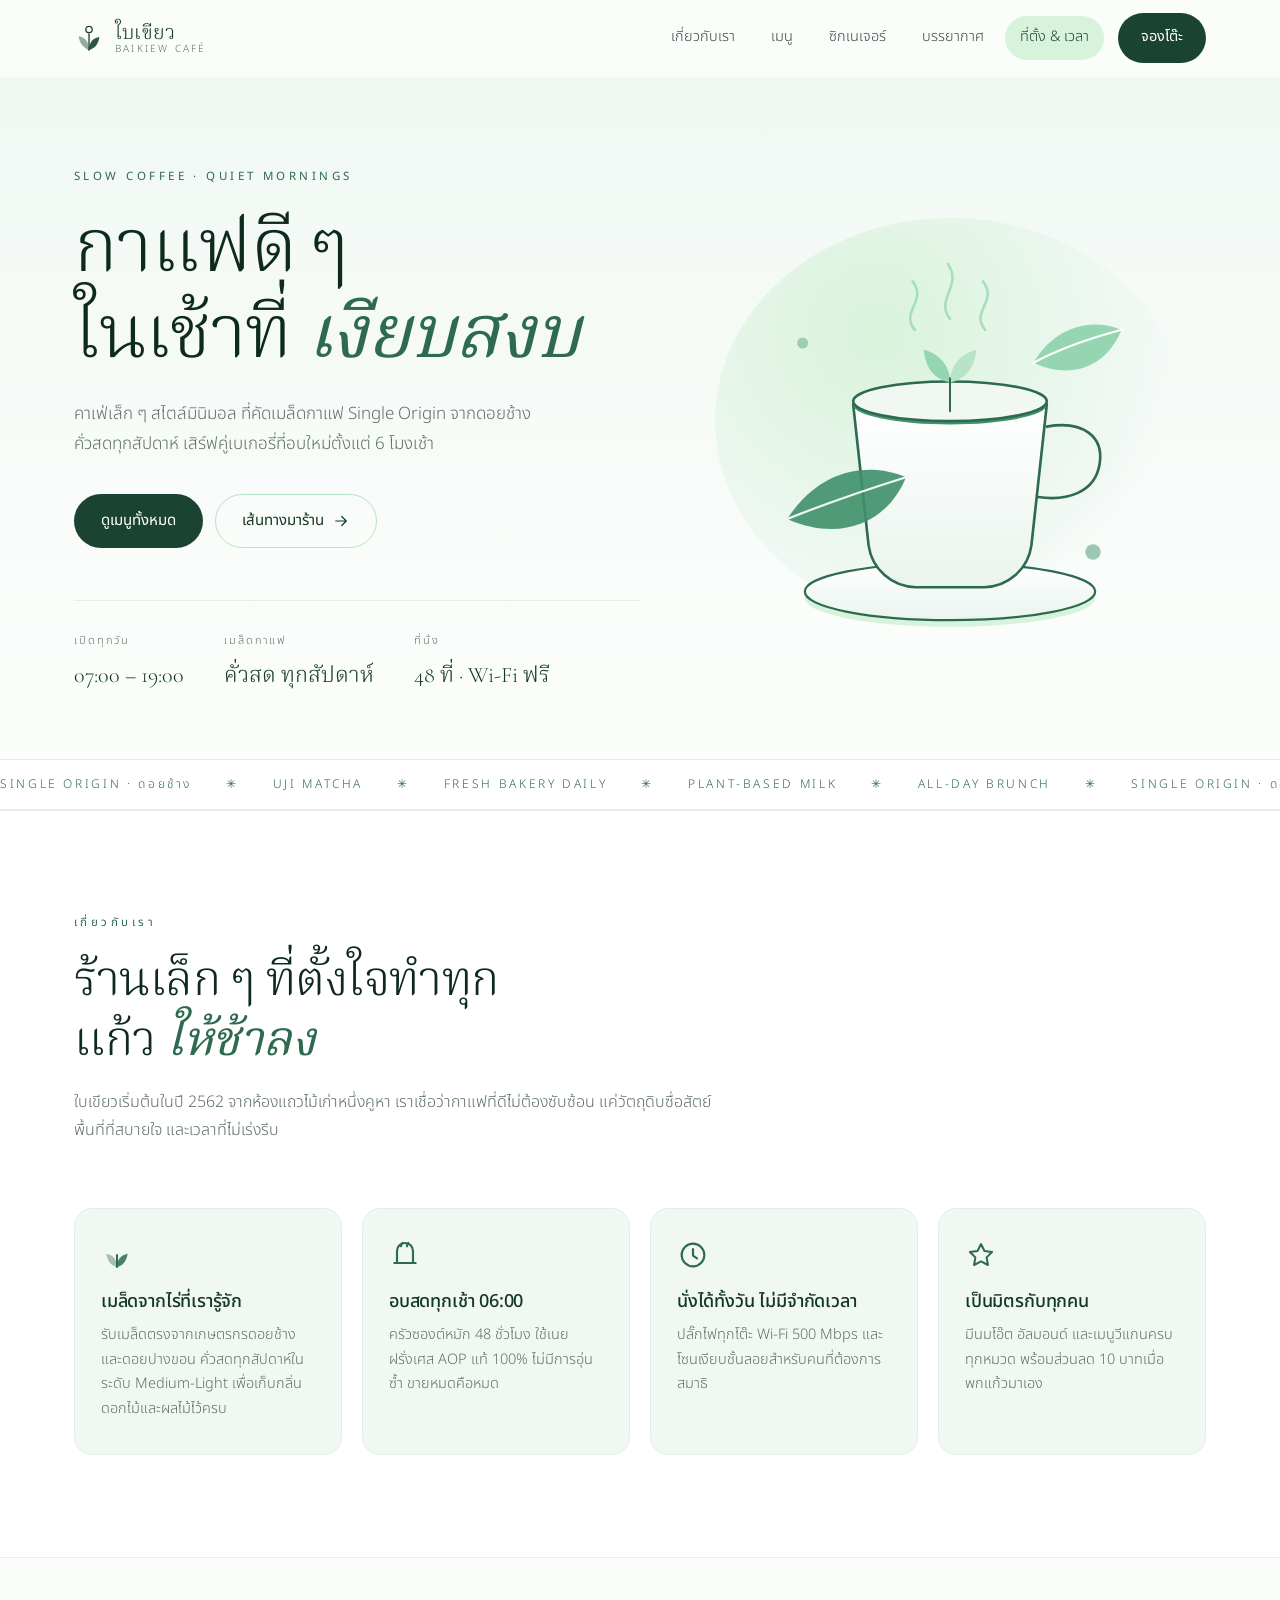
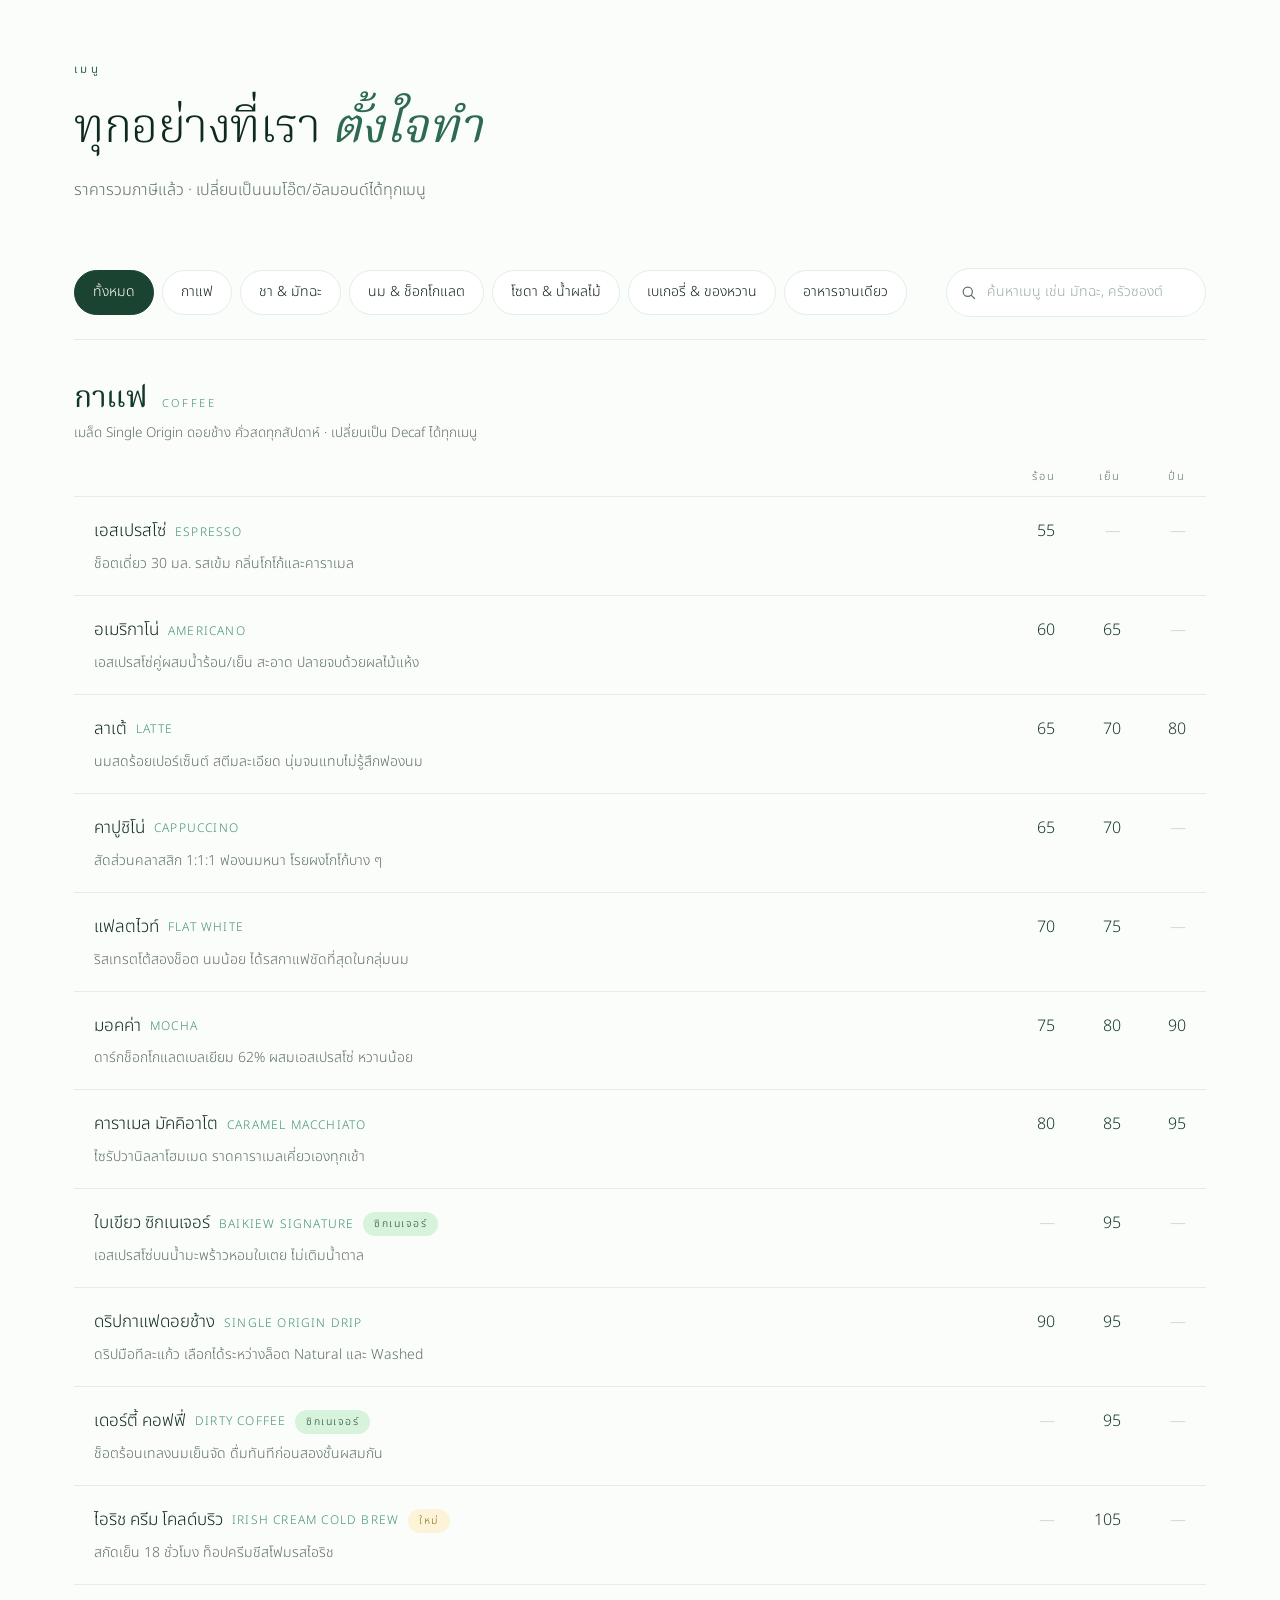
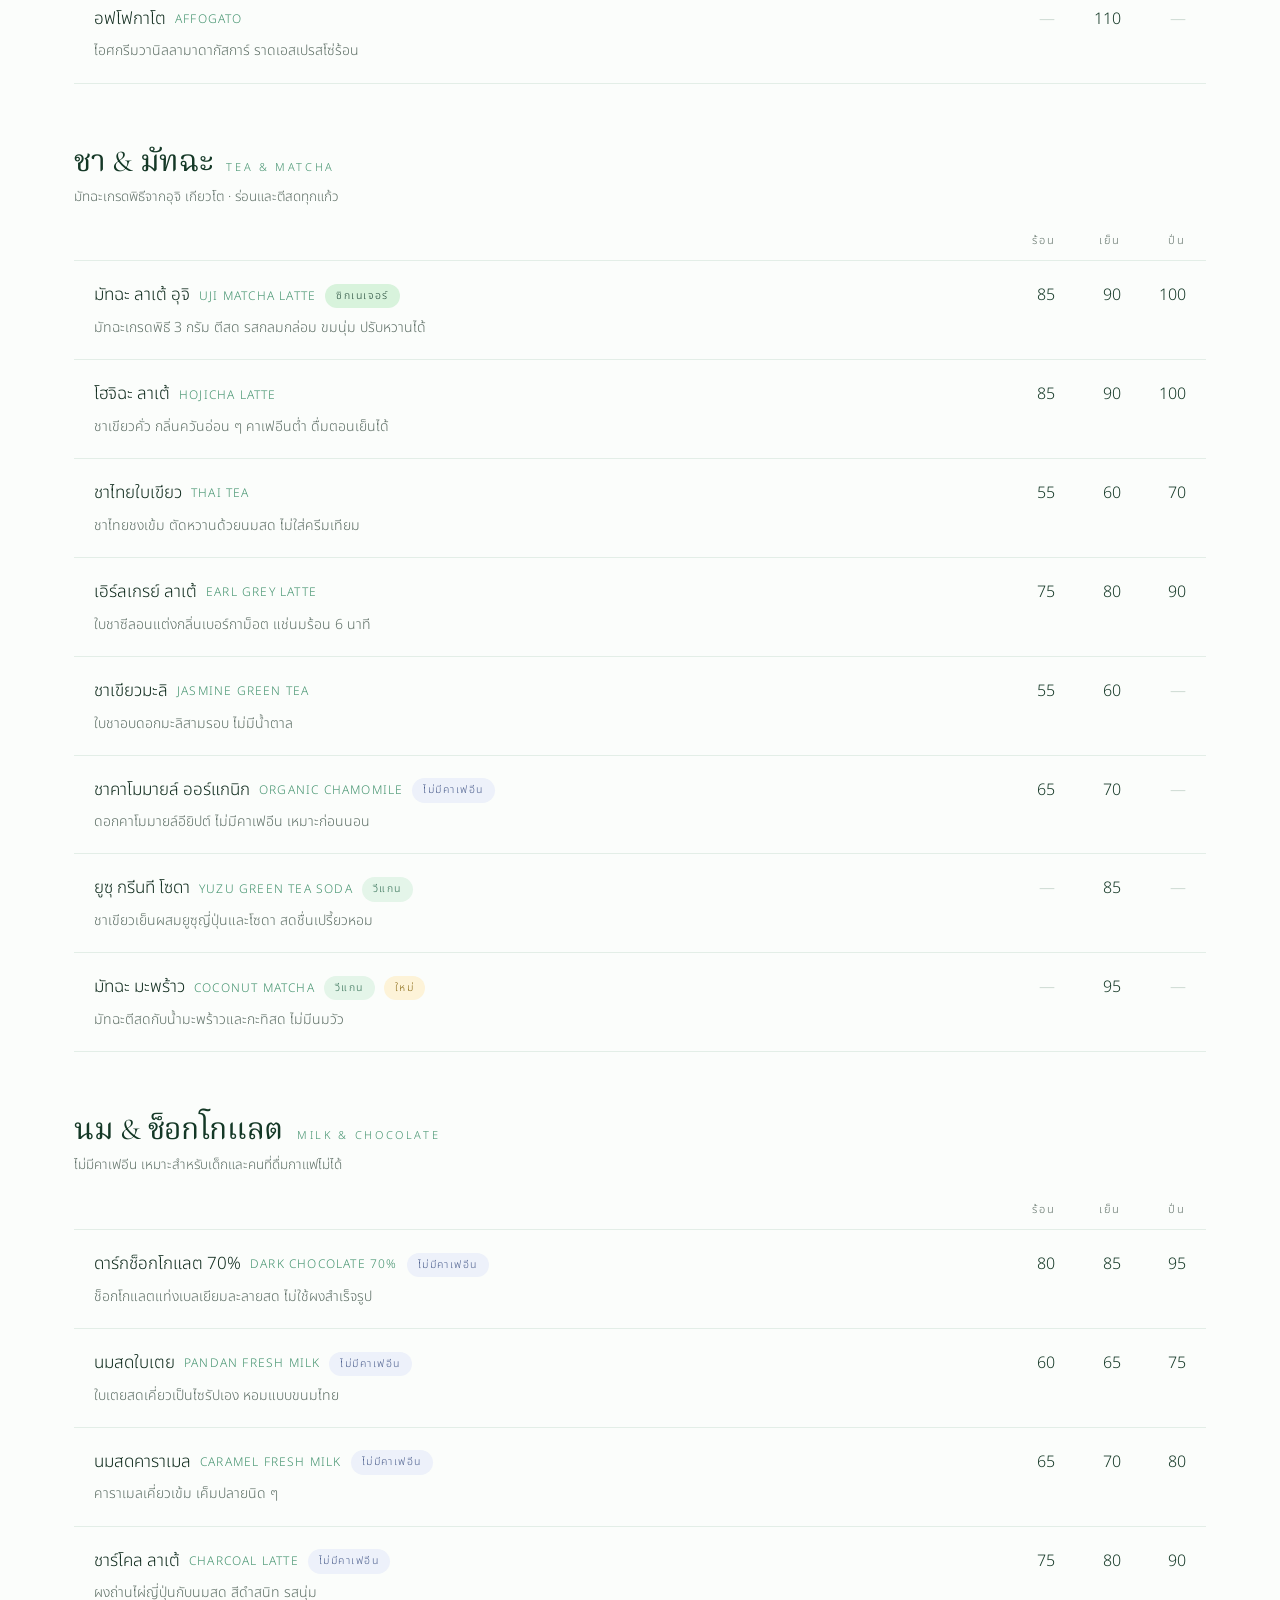
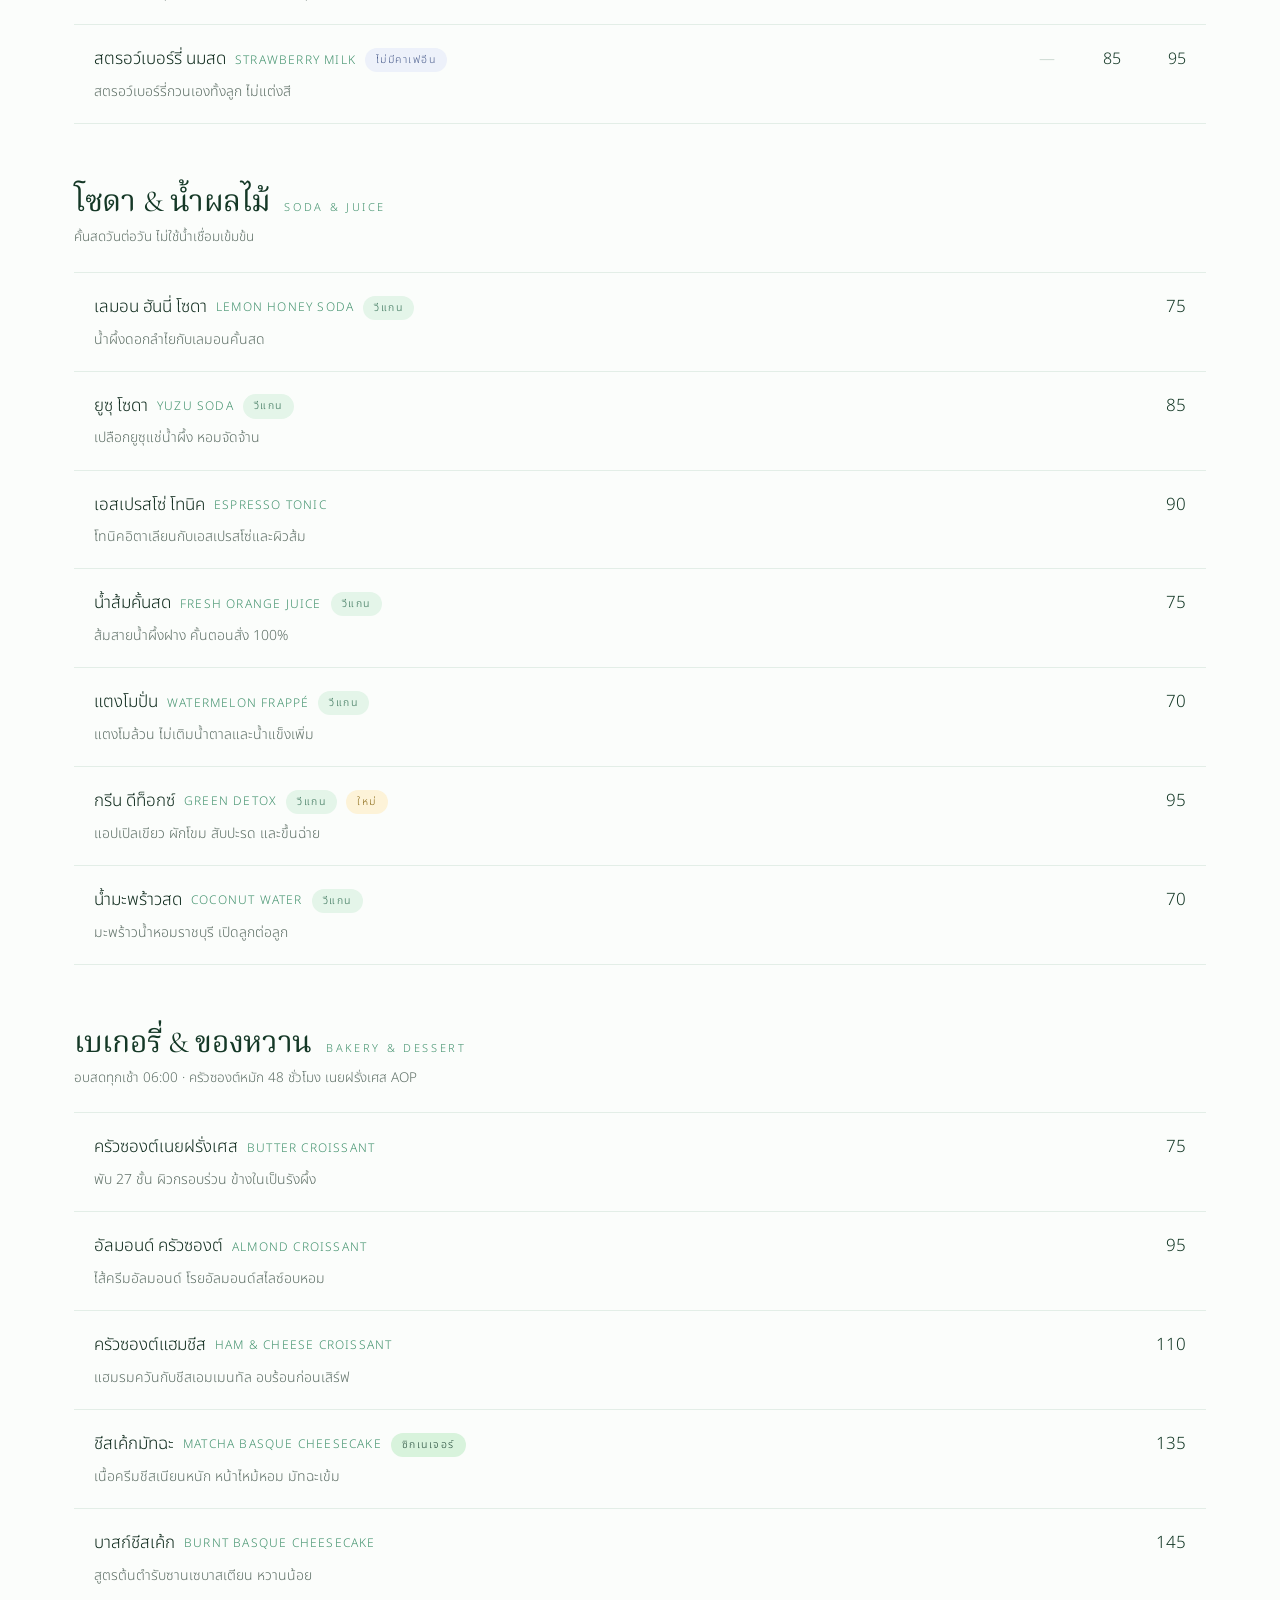
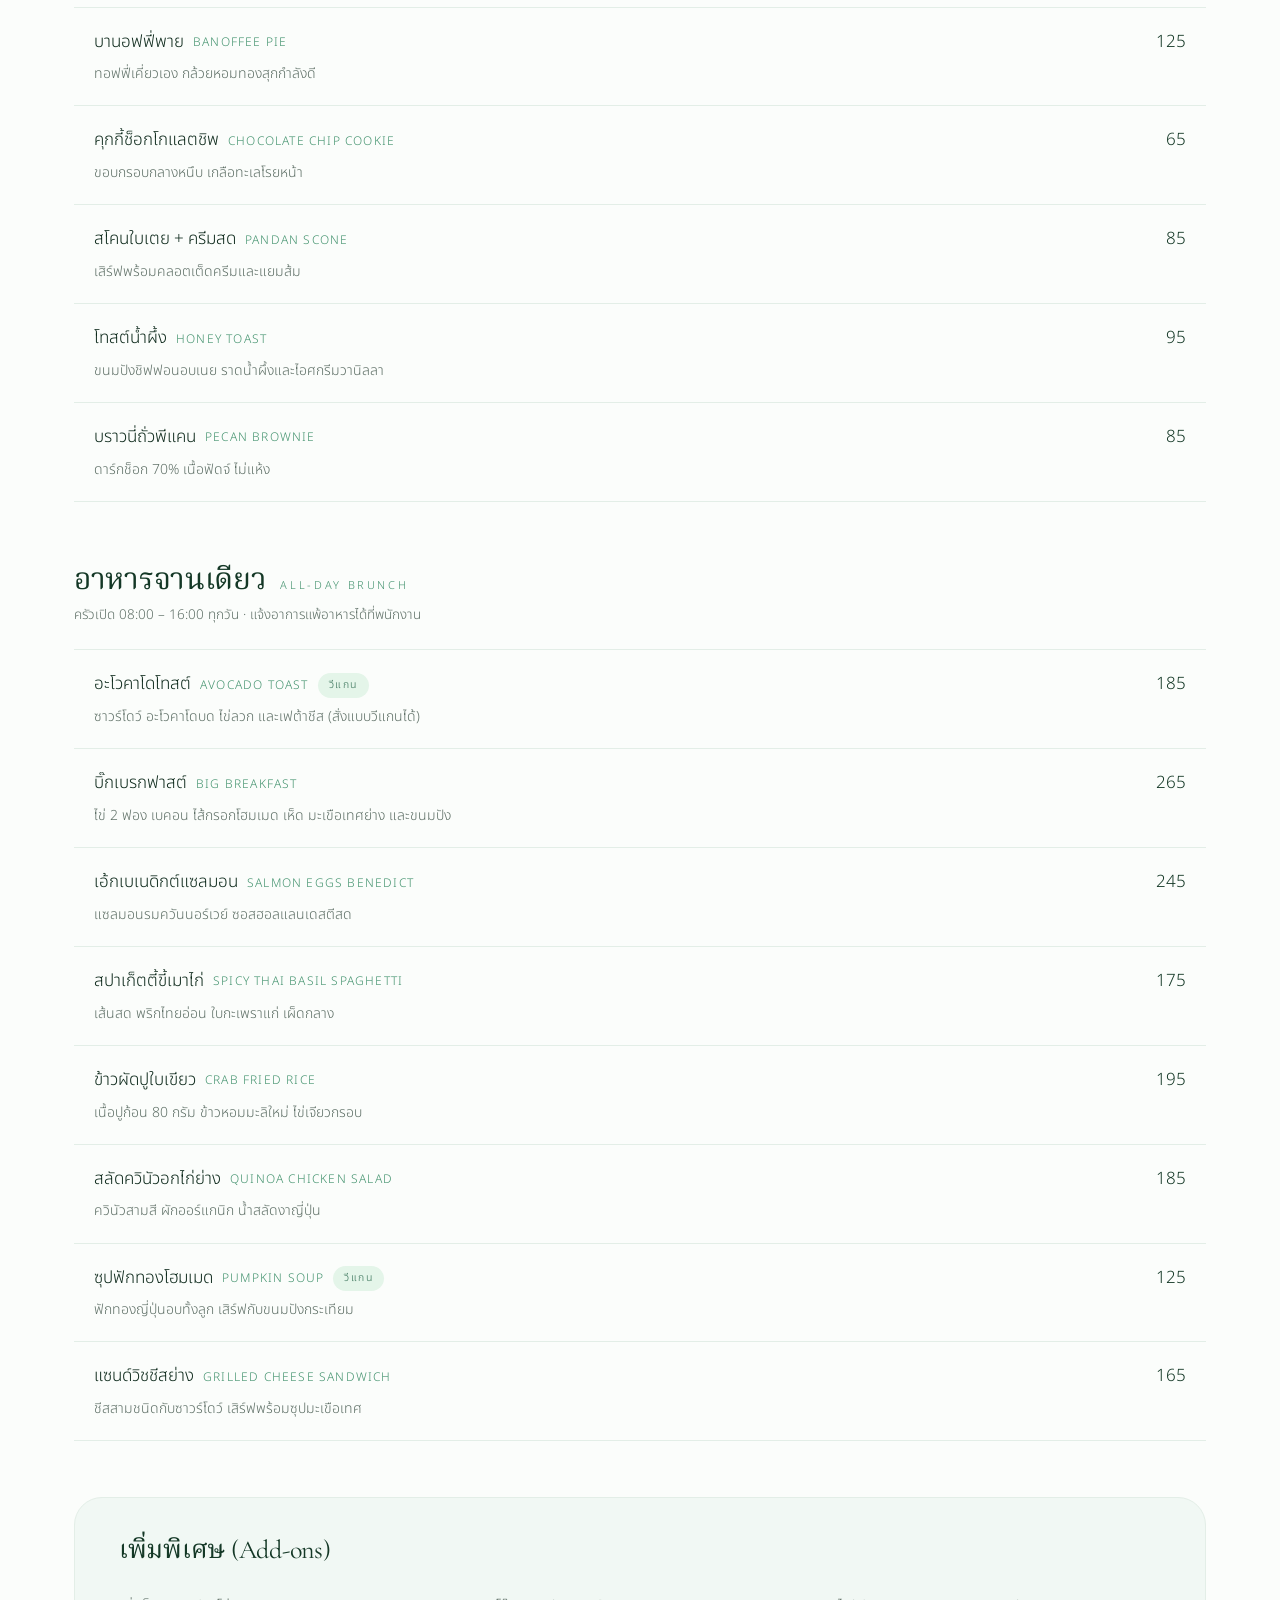
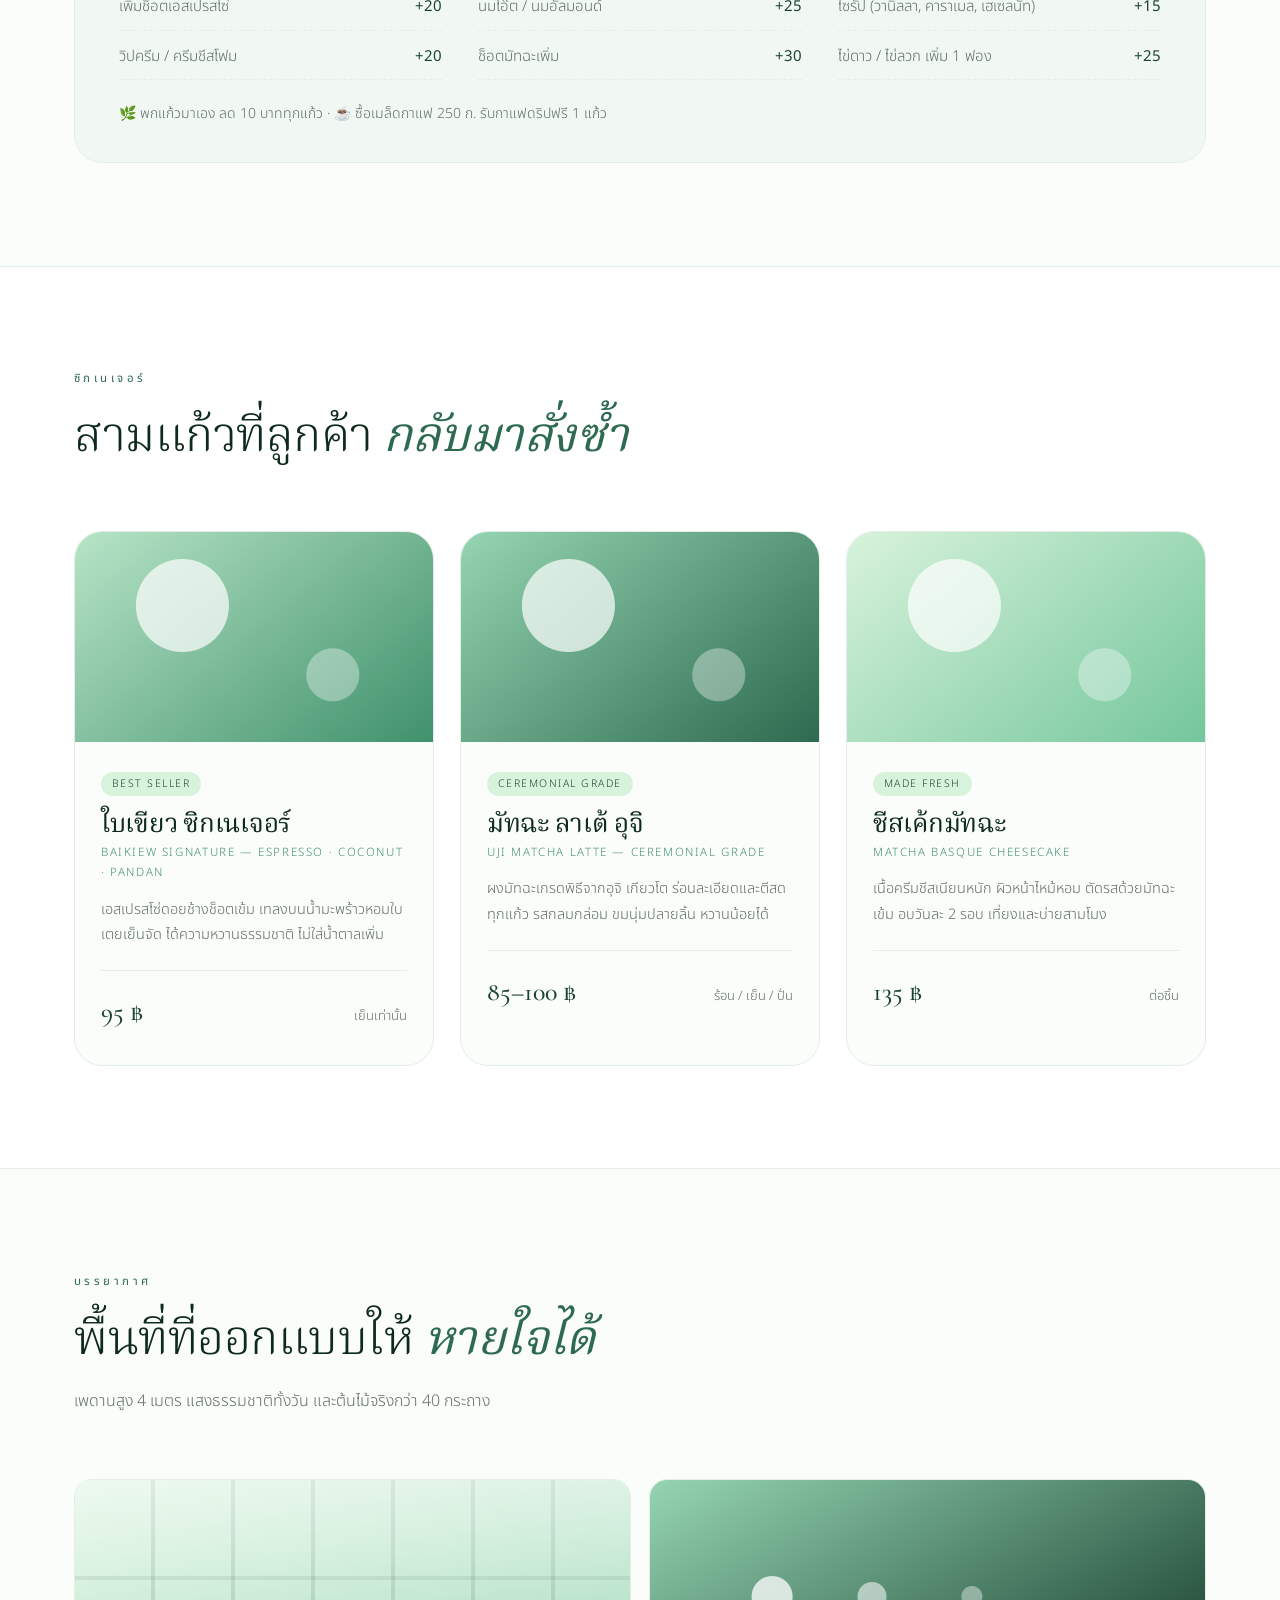
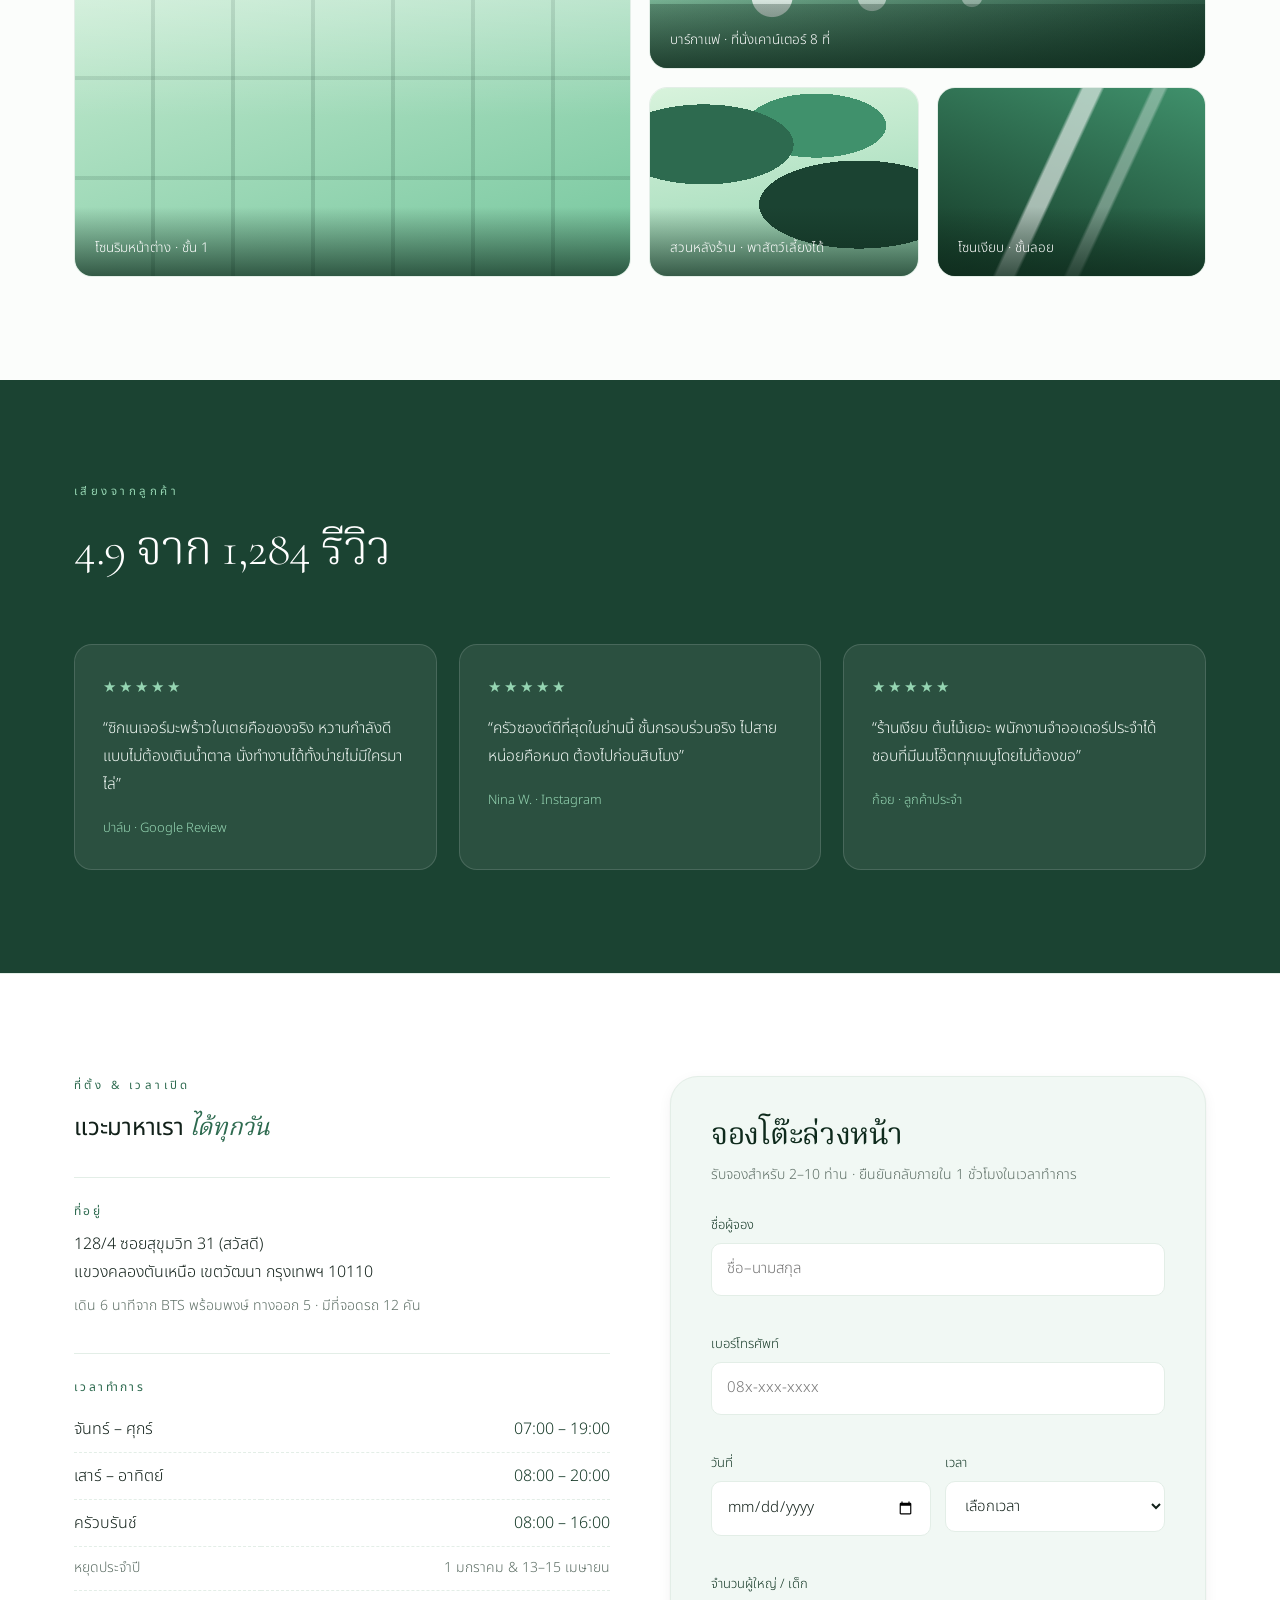
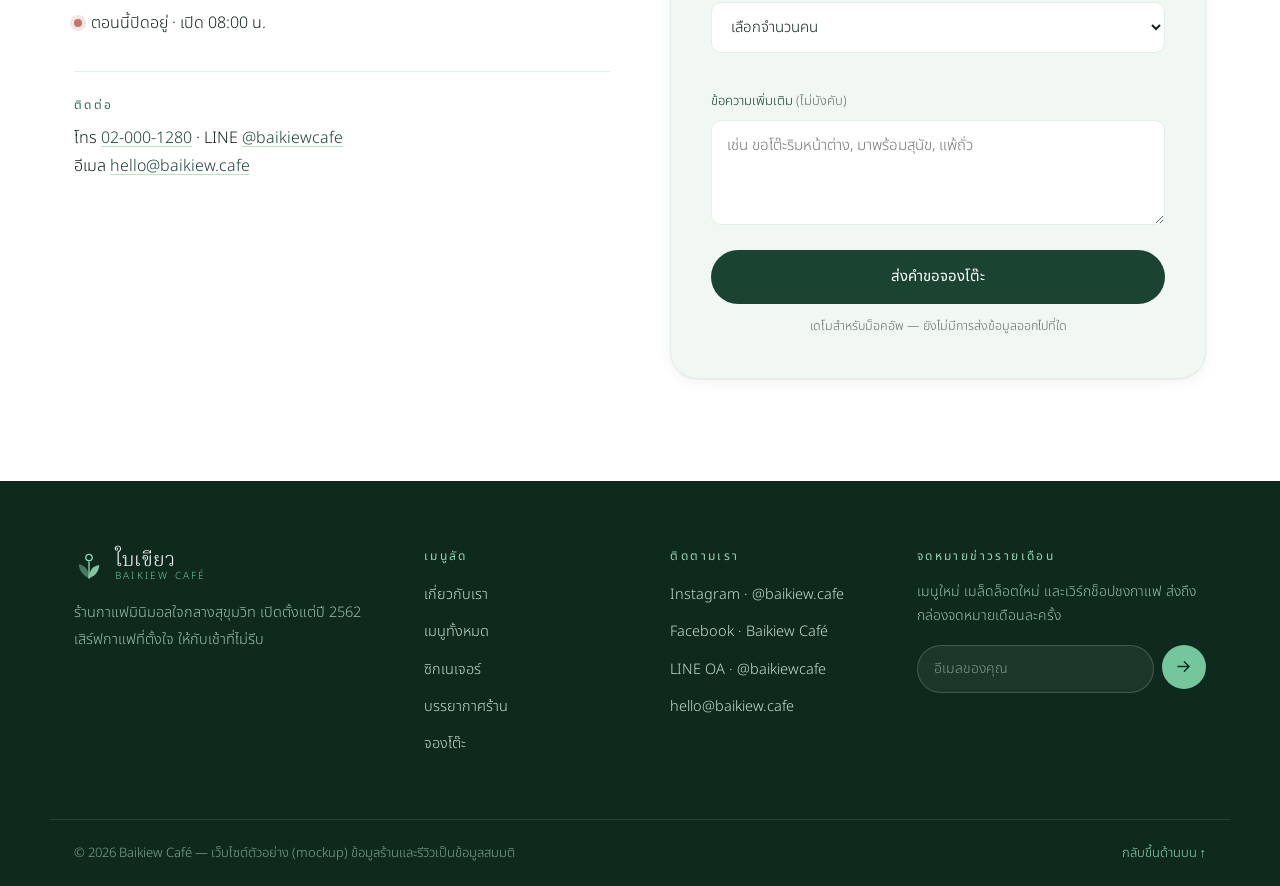
==== index.html @ 1ae081c3 "Add Baikiew Café minimal green/white website Static site, no build step or dependencies: - Sticky na" ====
<!DOCTYPE html>
<html lang="th">
<head>
<meta charset="UTF-8" />
<meta name="viewport" content="width=device-width, initial-scale=1" />
<title>ใบเขียว · Baikiew Café — Slow coffee, quiet mornings</title>
<meta name="description" content="Baikiew Café — คาเฟ่สไตล์มินิมอล ใจกลางเมือง เสิร์ฟกาแฟ Single Origin จากดอยช้าง มัทฉะอุจิแท้ เบเกอรี่อบสดทุกวัน และบรันช์ตลอดวัน" />
<meta name="theme-color" content="#2D6A4F" />
<link rel="icon" href="assets/favicon.svg" type="image/svg+xml" />
<meta property="og:title" content="ใบเขียว · Baikiew Café" />
<meta property="og:description" content="คาเฟ่มินิมอล กาแฟดี ขนมอบสดใหม่ทุกวัน" />
<meta property="og:type" content="website" />
<link rel="preconnect" href="https://fonts.googleapis.com" />
<link rel="preconnect" href="https://fonts.gstatic.com" crossorigin />
<link href="https://fonts.googleapis.com/css2?family=Cormorant+Garamond:ital,wght@0,300;0,400;0,500;0,600;1,400&family=Noto+Sans+Thai:wght@200;300;400;500;600&family=Noto+Serif+Thai:wght@300;400;500&display=swap" rel="stylesheet" />
<link rel="stylesheet" href="styles.css" />
</head>
<body>

<a class="skip-link" href="#main">ข้ามไปยังเนื้อหาหลัก</a>

<!-- ============ HEADER ============ -->
<header class="site-header" id="siteHeader">
  <div class="wrap header-inner">
    <a href="#top" class="brand" aria-label="Baikiew Café หน้าแรก">
      <svg class="brand-mark" viewBox="0 0 32 32" aria-hidden="true">
        <path d="M16 29c0-8 4-13 11-14-1 8-5 12-11 14Z" fill="currentColor" opacity=".9"/>
        <path d="M16 29C16 20 12 15 5 14c1 8 5 12 11 15Z" fill="currentColor" opacity=".45"/>
        <path d="M16 29V12" stroke="currentColor" stroke-width="1.4" stroke-linecap="round"/>
        <circle cx="16" cy="7" r="3.4" fill="none" stroke="currentColor" stroke-width="1.4"/>
      </svg>
      <span class="brand-text">
        <span class="brand-th">ใบเขียว</span>
        <span class="brand-en">Baikiew Café</span>
      </span>
    </a>

    <nav class="nav" id="nav" aria-label="เมนูหลัก">
      <a href="#about">เกี่ยวกับเรา</a>
      <a href="#menu">เมนู</a>
      <a href="#signature">ซิกเนเจอร์</a>
      <a href="#space">บรรยากาศ</a>
      <a href="#visit">ที่ตั้ง &amp; เวลา</a>
      <a href="#reserve" class="btn btn-solid nav-cta">จองโต๊ะ</a>
    </nav>

    <button class="hamburger" id="hamburger" aria-label="เปิดเมนู" aria-expanded="false" aria-controls="nav">
      <span></span><span></span><span></span>
    </button>
  </div>
</header>

<main id="main">
<span id="top"></span>

<!-- ============ HERO ============ -->
<section class="hero">
  <div class="wrap hero-grid">
    <div class="hero-copy reveal">
      <p class="eyebrow">Slow coffee · Quiet mornings</p>
      <h1>
        กาแฟดี ๆ<br />
        ในเช้าที่<span class="ital"> เงียบสงบ</span>
      </h1>
      <p class="lead">
        คาเฟ่เล็ก ๆ สไตล์มินิมอล ที่คัดเมล็ดกาแฟ Single Origin จากดอยช้าง
        คั่วสดทุกสัปดาห์ เสิร์ฟคู่เบเกอรี่ที่อบใหม่ตั้งแต่ 6 โมงเช้า
      </p>
      <div class="hero-actions">
        <a href="#menu" class="btn btn-solid">ดูเมนูทั้งหมด</a>
        <a href="#visit" class="btn btn-ghost">
          เส้นทางมาร้าน
          <svg viewBox="0 0 24 24" aria-hidden="true" class="ico"><path d="M5 12h14m-6-6 6 6-6 6" fill="none" stroke="currentColor" stroke-width="1.6" stroke-linecap="round" stroke-linejoin="round"/></svg>
        </a>
      </div>

      <dl class="hero-stats">
        <div><dt>เปิดทุกวัน</dt><dd>07:00 – 19:00</dd></div>
        <div><dt>เมล็ดกาแฟ</dt><dd>คั่วสด ทุกสัปดาห์</dd></div>
        <div><dt>ที่นั่ง</dt><dd>48 ที่ · Wi‑Fi ฟรี</dd></div>
      </dl>
    </div>

    <div class="hero-art reveal" aria-hidden="true">
      <div class="art-disc"></div>
      <svg class="art-svg" viewBox="0 0 400 440" role="img">
        <defs>
          <linearGradient id="cupG" x1="0" y1="0" x2="0" y2="1">
            <stop offset="0" stop-color="#FFFFFF"/>
            <stop offset="1" stop-color="#EAF4EE"/>
          </linearGradient>
        </defs>
        <!-- steam -->
        <g stroke="#95D5B2" stroke-width="2.4" fill="none" stroke-linecap="round" class="steam">
          <path d="M168 128c-14-16 12-26-2-44"/>
          <path d="M200 118c-14-18 12-30-2-50"/>
          <path d="M232 128c-14-16 12-26-2-44"/>
        </g>
        <!-- saucer -->
        <ellipse cx="200" cy="372" rx="132" ry="26" fill="#D8F3DC"/>
        <ellipse cx="200" cy="366" rx="132" ry="26" fill="url(#cupG)" stroke="#2D6A4F" stroke-width="2"/>
        <!-- cup -->
        <path d="M112 196h176l-14 128a44 44 0 0 1-43 38h-62a44 44 0 0 1-43-38Z" fill="url(#cupG)" stroke="#2D6A4F" stroke-width="2.4" stroke-linejoin="round"/>
        <path d="M288 216c34-6 52 10 48 34-4 26-30 34-56 30" fill="none" stroke="#2D6A4F" stroke-width="2.4" stroke-linecap="round"/>
        <ellipse cx="200" cy="196" rx="88" ry="18" fill="#40916C"/>
        <ellipse cx="200" cy="193" rx="88" ry="18" fill="#F1F8F4" stroke="#2D6A4F" stroke-width="2.4"/>
        <!-- latte art leaf -->
        <path d="M200 176c0-16 10-26 24-30-2 18-10 27-24 30Z" fill="#B7E4C7"/>
        <path d="M200 176c0-16-10-26-24-30 2 18 10 27 24 30Z" fill="#95D5B2"/>
        <path d="M200 202v-30" stroke="#2D6A4F" stroke-width="1.8" stroke-linecap="round"/>
        <!-- leaves -->
        <g class="leaf-a">
          <path d="M52 300c30-46 74-52 108-38-16 40-58 60-108 38Z" fill="#40916C" opacity=".9"/>
          <path d="M52 300c40-16 76-28 108-38" stroke="#F1F8F4" stroke-width="2" fill="none" stroke-linecap="round"/>
        </g>
        <g class="leaf-b">
          <path d="M356 128c-34-14-66 4-80 30 34 16 66 4 80-30Z" fill="#95D5B2"/>
          <path d="M356 128c-30 8-58 18-80 30" stroke="#FFFFFF" stroke-width="2" fill="none" stroke-linecap="round"/>
        </g>
        <circle cx="330" cy="330" r="7" fill="#40916C" opacity=".5"/>
        <circle cx="66" cy="140" r="5" fill="#40916C" opacity=".4"/>
      </svg>
    </div>
  </div>

  <div class="marquee" aria-hidden="true">
    <div class="marquee-track">
      <span>Single Origin · ดอยช้าง</span><span>✳</span>
      <span>Uji Matcha</span><span>✳</span>
      <span>Fresh Bakery Daily</span><span>✳</span>
      <span>Plant‑based Milk</span><span>✳</span>
      <span>All‑day Brunch</span><span>✳</span>
      <span>Single Origin · ดอยช้าง</span><span>✳</span>
      <span>Uji Matcha</span><span>✳</span>
      <span>Fresh Bakery Daily</span><span>✳</span>
      <span>Plant‑based Milk</span><span>✳</span>
      <span>All‑day Brunch</span><span>✳</span>
    </div>
  </div>
</section>

<!-- ============ ABOUT ============ -->
<section id="about" class="section about">
  <div class="wrap">
    <div class="section-head reveal">
      <p class="eyebrow">เกี่ยวกับเรา</p>
      <h2>ร้านเล็ก ๆ ที่ตั้งใจทำทุกแก้ว<span class="ital"> ให้ช้าลง</span></h2>
      <p class="section-sub">
        ใบเขียวเริ่มต้นในปี 2562 จากห้องแถวไม้เก่าหนึ่งคูหา เราเชื่อว่ากาแฟที่ดีไม่ต้องซับซ้อน
        แค่วัตถุดิบซื่อสัตย์ พื้นที่ที่สบายใจ และเวลาที่ไม่เร่งรีบ
      </p>
    </div>

    <div class="feature-grid">
      <article class="feature reveal">
        <svg viewBox="0 0 24 24" class="feature-ico" aria-hidden="true"><path d="M12 21c0-6 3-9 8-10-1 6-4 9-8 10Z" fill="currentColor" opacity=".85"/><path d="M12 21c0-6-3-9-8-10 1 6 4 9 8 10Z" fill="currentColor" opacity=".4"/><path d="M12 21v-9" stroke="currentColor" stroke-width="1.5" stroke-linecap="round"/></svg>
        <h3>เมล็ดจากไร่ที่เรารู้จัก</h3>
        <p>รับเมล็ดตรงจากเกษตรกรดอยช้างและดอยปางขอน คั่วสดทุกสัปดาห์ในระดับ Medium‑Light เพื่อเก็บกลิ่นดอกไม้และผลไม้ไว้ครบ</p>
      </article>
      <article class="feature reveal">
        <svg viewBox="0 0 24 24" class="feature-ico" aria-hidden="true"><path d="M4 18h16M6 18V9a6 6 0 0 1 12 0v9" fill="none" stroke="currentColor" stroke-width="1.6" stroke-linecap="round"/><path d="M9 5.5C9 4 10 3 10 3M13.5 5.5C13.5 4 14.5 3 14.5 3" fill="none" stroke="currentColor" stroke-width="1.6" stroke-linecap="round"/></svg>
        <h3>อบสดทุกเช้า 06:00</h3>
        <p>ครัวซองต์หมัก 48 ชั่วโมง ใช้เนยฝรั่งเศส AOP แท้ 100% ไม่มีการอุ่นซ้ำ ขายหมดคือหมด</p>
      </article>
      <article class="feature reveal">
        <svg viewBox="0 0 24 24" class="feature-ico" aria-hidden="true"><circle cx="12" cy="12" r="8.5" fill="none" stroke="currentColor" stroke-width="1.6"/><path d="M12 7.5v5l3 2" fill="none" stroke="currentColor" stroke-width="1.6" stroke-linecap="round" stroke-linejoin="round"/></svg>
        <h3>นั่งได้ทั้งวัน ไม่มีจำกัดเวลา</h3>
        <p>ปลั๊กไฟทุกโต๊ะ Wi‑Fi 500 Mbps และโซนเงียบชั้นลอยสำหรับคนที่ต้องการสมาธิ</p>
      </article>
      <article class="feature reveal">
        <svg viewBox="0 0 24 24" class="feature-ico" aria-hidden="true"><path d="M12 3.8 14.6 9l5.7.8-4.1 4 1 5.7-5.2-2.7-5.2 2.7 1-5.7-4.1-4L9.4 9Z" fill="none" stroke="currentColor" stroke-width="1.5" stroke-linejoin="round"/></svg>
        <h3>เป็นมิตรกับทุกคน</h3>
        <p>มีนมโอ๊ต อัลมอนด์ และเมนูวีแกนครบทุกหมวด พร้อมส่วนลด 10 บาทเมื่อพกแก้วมาเอง</p>
      </article>
    </div>
  </div>
</section>

<!-- ============ MENU ============ -->
<section id="menu" class="section menu-section">
  <div class="wrap">
    <div class="section-head reveal">
      <p class="eyebrow">เมนู</p>
      <h2>ทุกอย่างที่เรา<span class="ital"> ตั้งใจทำ</span></h2>
      <p class="section-sub">ราคารวมภาษีแล้ว · เปลี่ยนเป็นนมโอ๊ต/อัลมอนด์ได้ทุกเมนู</p>
    </div>

    <div class="menu-toolbar reveal">
      <div class="filters" id="filters" role="tablist" aria-label="หมวดหมู่เมนู"></div>
      <div class="search-box">
        <svg viewBox="0 0 24 24" aria-hidden="true"><circle cx="11" cy="11" r="6.5" fill="none" stroke="currentColor" stroke-width="1.7"/><path d="m16 16 4.5 4.5" stroke="currentColor" stroke-width="1.7" stroke-linecap="round"/></svg>
        <input type="search" id="menuSearch" placeholder="ค้นหาเมนู เช่น มัทฉะ, ครัวซองต์" aria-label="ค้นหาเมนู" />
      </div>
    </div>

    <div id="menuOutput" class="menu-output" aria-live="polite"></div>
    <p id="menuEmpty" class="menu-empty" hidden>ไม่พบเมนูที่ค้นหา ลองคำอื่นดูนะ 🌿</p>

    <div class="addons reveal">
      <h3>เพิ่มพิเศษ (Add‑ons)</h3>
      <ul>
        <li><span>เพิ่มช็อตเอสเปรสโซ่</span><b>+20</b></li>
        <li><span>นมโอ๊ต / นมอัลมอนด์</span><b>+25</b></li>
        <li><span>ไซรัป (วานิลลา, คาราเมล, เฮเซลนัท)</span><b>+15</b></li>
        <li><span>วิปครีม / ครีมชีสโฟม</span><b>+20</b></li>
        <li><span>ช็อตมัทฉะเพิ่ม</span><b>+30</b></li>
        <li><span>ไข่ดาว / ไข่ลวก เพิ่ม 1 ฟอง</span><b>+25</b></li>
      </ul>
      <p class="addons-note">
        🌿 พกแก้วมาเอง ลด 10 บาททุกแก้ว · ☕️ ซื้อเมล็ดกาแฟ 250 ก. รับกาแฟดริปฟรี 1 แก้ว
      </p>
    </div>
  </div>
</section>

<!-- ============ SIGNATURE ============ -->
<section id="signature" class="section signature">
  <div class="wrap">
    <div class="section-head reveal">
      <p class="eyebrow">ซิกเนเจอร์</p>
      <h2>สามแก้วที่ลูกค้า<span class="ital"> กลับมาสั่งซ้ำ</span></h2>
    </div>
    <div class="sig-grid">
      <article class="sig-card reveal">
        <div class="sig-art sig-art--a" aria-hidden="true"></div>
        <div class="sig-body">
          <span class="tag">Best seller</span>
          <h3>ใบเขียว ซิกเนเจอร์</h3>
          <p class="sig-en">Baikiew Signature — Espresso · Coconut · Pandan</p>
          <p>เอสเปรสโซ่ดอยช้างช็อตเข้ม เทลงบนน้ำมะพร้าวหอมใบเตยเย็นจัด ได้ความหวานธรรมชาติ ไม่ใส่น้ำตาลเพิ่ม</p>
          <div class="sig-foot"><b>95 ฿</b><span>เย็นเท่านั้น</span></div>
        </div>
      </article>
      <article class="sig-card reveal">
        <div class="sig-art sig-art--b" aria-hidden="true"></div>
        <div class="sig-body">
          <span class="tag">Ceremonial grade</span>
          <h3>มัทฉะ ลาเต้ อุจิ</h3>
          <p class="sig-en">Uji Matcha Latte — Ceremonial grade</p>
          <p>ผงมัทฉะเกรดพิธีจากอุจิ เกียวโต ร่อนละเอียดและตีสดทุกแก้ว รสกลมกล่อม ขมนุ่มปลายลิ้น หวานน้อยได้</p>
          <div class="sig-foot"><b>85–100 ฿</b><span>ร้อน / เย็น / ปั่น</span></div>
        </div>
      </article>
      <article class="sig-card reveal">
        <div class="sig-art sig-art--c" aria-hidden="true"></div>
        <div class="sig-body">
          <span class="tag">Made fresh</span>
          <h3>ชีสเค้กมัทฉะ</h3>
          <p class="sig-en">Matcha Basque Cheesecake</p>
          <p>เนื้อครีมชีสเนียนหนัก ผิวหน้าไหม้หอม ตัดรสด้วยมัทฉะเข้ม อบวันละ 2 รอบ เที่ยงและบ่ายสามโมง</p>
          <div class="sig-foot"><b>135 ฿</b><span>ต่อชิ้น</span></div>
        </div>
      </article>
    </div>
  </div>
</section>

<!-- ============ SPACE / GALLERY ============ -->
<section id="space" class="section space">
  <div class="wrap">
    <div class="section-head reveal">
      <p class="eyebrow">บรรยากาศ</p>
      <h2>พื้นที่ที่ออกแบบให้<span class="ital"> หายใจได้</span></h2>
      <p class="section-sub">เพดานสูง 4 เมตร แสงธรรมชาติทั้งวัน และต้นไม้จริงกว่า 40 กระถาง</p>
    </div>
    <div class="gallery">
      <figure class="g g1 reveal"><div class="g-art g-window" aria-hidden="true"></div><figcaption>โซนริมหน้าต่าง · ชั้น 1</figcaption></figure>
      <figure class="g g2 reveal"><div class="g-art g-bar" aria-hidden="true"></div><figcaption>บาร์กาแฟ · ที่นั่งเคาน์เตอร์ 8 ที่</figcaption></figure>
      <figure class="g g3 reveal"><div class="g-art g-plant" aria-hidden="true"></div><figcaption>สวนหลังร้าน · พาสัตว์เลี้ยงได้</figcaption></figure>
      <figure class="g g4 reveal"><div class="g-art g-quiet" aria-hidden="true"></div><figcaption>โซนเงียบ · ชั้นลอย</figcaption></figure>
    </div>
  </div>
</section>

<!-- ============ REVIEWS ============ -->
<section class="section reviews">
  <div class="wrap">
    <div class="section-head reveal">
      <p class="eyebrow">เสียงจากลูกค้า</p>
      <h2>4.9 จาก 1,284 รีวิว</h2>
    </div>
    <div class="review-grid">
      <blockquote class="review reveal">
        <div class="stars" aria-label="5 ดาว">★★★★★</div>
        <p>“ซิกเนเจอร์มะพร้าวใบเตยคือของจริง หวานกำลังดีแบบไม่ต้องเติมน้ำตาล นั่งทำงานได้ทั้งบ่ายไม่มีใครมาไล่”</p>
        <cite>ปาล์ม · Google Review</cite>
      </blockquote>
      <blockquote class="review reveal">
        <div class="stars" aria-label="5 ดาว">★★★★★</div>
        <p>“ครัวซองต์ดีที่สุดในย่านนี้ ชั้นกรอบร่วนจริง ไปสายหน่อยคือหมด ต้องไปก่อนสิบโมง”</p>
        <cite>Nina W. · Instagram</cite>
      </blockquote>
      <blockquote class="review reveal">
        <div class="stars" aria-label="5 ดาว">★★★★★</div>
        <p>“ร้านเงียบ ต้นไม้เยอะ พนักงานจำออเดอร์ประจำได้ ชอบที่มีนมโอ๊ตทุกเมนูโดยไม่ต้องขอ”</p>
        <cite>ก้อย · ลูกค้าประจำ</cite>
      </blockquote>
    </div>
  </div>
</section>

<!-- ============ VISIT ============ -->
<section id="visit" class="section visit">
  <div class="wrap visit-grid">
    <div class="reveal">
      <p class="eyebrow">ที่ตั้ง &amp; เวลาเปิด</p>
      <h2>แวะมาหาเรา<span class="ital"> ได้ทุกวัน</span></h2>

      <div class="info-block">
        <h3>ที่อยู่</h3>
        <p>128/4 ซอยสุขุมวิท 31 (สวัสดี)<br />แขวงคลองตันเหนือ เขตวัฒนา กรุงเทพฯ 10110</p>
        <p class="muted">เดิน 6 นาทีจาก BTS พร้อมพงษ์ ทางออก 5 · มีที่จอดรถ 12 คัน</p>
      </div>

      <div class="info-block">
        <h3>เวลาทำการ</h3>
        <table class="hours">
          <tbody>
            <tr><th scope="row">จันทร์ – ศุกร์</th><td>07:00 – 19:00</td></tr>
            <tr><th scope="row">เสาร์ – อาทิตย์</th><td>08:00 – 20:00</td></tr>
            <tr><th scope="row">ครัวบรันช์</th><td>08:00 – 16:00</td></tr>
            <tr class="closed"><th scope="row">หยุดประจำปี</th><td>1 มกราคม &amp; 13–15 เมษายน</td></tr>
          </tbody>
        </table>
        <p class="open-now" id="openNow"><span class="dot"></span><span id="openNowText">กำลังตรวจสอบเวลา…</span></p>
      </div>

      <div class="info-block">
        <h3>ติดต่อ</h3>
        <p>
          โทร <a href="tel:+6620001280">02‑000‑1280</a> · LINE <a href="#" onclick="return false">@baikiewcafe</a><br />
          อีเมล <a href="mailto:hello@baikiew.cafe">hello@baikiew.cafe</a>
        </p>
      </div>
    </div>

    <!-- Reservation -->
    <div id="reserve" class="reserve-card reveal">
      <h3>จองโต๊ะล่วงหน้า</h3>
      <p class="muted">รับจองสำหรับ 2–10 ท่าน · ยืนยันกลับภายใน 1 ชั่วโมงในเวลาทำการ</p>
      <form id="reserveForm" novalidate>
        <div class="field">
          <label for="rName">ชื่อผู้จอง</label>
          <input id="rName" name="name" type="text" required placeholder="ชื่อ–นามสกุล" autocomplete="name" />
          <small class="err" data-for="rName"></small>
        </div>
        <div class="field">
          <label for="rPhone">เบอร์โทรศัพท์</label>
          <input id="rPhone" name="phone" type="tel" required placeholder="08x‑xxx‑xxxx" autocomplete="tel" inputmode="tel" />
          <small class="err" data-for="rPhone"></small>
        </div>
        <div class="field-row">
          <div class="field">
            <label for="rDate">วันที่</label>
            <input id="rDate" name="date" type="date" required />
            <small class="err" data-for="rDate"></small>
          </div>
          <div class="field">
            <label for="rTime">เวลา</label>
            <select id="rTime" name="time" required>
              <option value="">เลือกเวลา</option>
              <option>08:00</option><option>09:00</option><option>10:00</option>
              <option>11:00</option><option>12:00</option><option>13:00</option>
              <option>14:00</option><option>15:00</option><option>16:00</option>
              <option>17:00</option><option>18:00</option>
            </select>
            <small class="err" data-for="rTime"></small>
          </div>
        </div>
        <div class="field">
          <label for="rGuests">จำนวนผู้ใหญ่ / เด็ก</label>
          <select id="rGuests" name="guests" required>
            <option value="">เลือกจำนวนคน</option>
            <option>2 ท่าน</option><option>3 ท่าน</option><option>4 ท่าน</option>
            <option>5 ท่าน</option><option>6 ท่าน</option><option>7–10 ท่าน</option>
          </select>
          <small class="err" data-for="rGuests"></small>
        </div>
        <div class="field">
          <label for="rNote">ข้อความเพิ่มเติม <span class="opt">(ไม่บังคับ)</span></label>
          <textarea id="rNote" name="note" rows="3" placeholder="เช่น ขอโต๊ะริมหน้าต่าง, มาพร้อมสุนัข, แพ้ถั่ว"></textarea>
        </div>
        <button type="submit" class="btn btn-solid btn-block">ส่งคำขอจองโต๊ะ</button>
        <p class="form-note">เดโมสำหรับม็อคอัพ — ยังไม่มีการส่งข้อมูลออกไปที่ใด</p>
        <div class="form-success" id="formSuccess" hidden role="status"></div>
      </form>
    </div>
  </div>
</section>

</main>

<!-- ============ FOOTER ============ -->
<footer class="site-footer">
  <div class="wrap footer-grid">
    <div class="footer-brand">
      <div class="brand brand--footer">
        <svg class="brand-mark" viewBox="0 0 32 32" aria-hidden="true">
          <path d="M16 29c0-8 4-13 11-14-1 8-5 12-11 14Z" fill="currentColor" opacity=".9"/>
          <path d="M16 29C16 20 12 15 5 14c1 8 5 12 11 15Z" fill="currentColor" opacity=".45"/>
          <path d="M16 29V12" stroke="currentColor" stroke-width="1.4" stroke-linecap="round"/>
          <circle cx="16" cy="7" r="3.4" fill="none" stroke="currentColor" stroke-width="1.4"/>
        </svg>
        <span class="brand-text"><span class="brand-th">ใบเขียว</span><span class="brand-en">Baikiew Café</span></span>
      </div>
      <p>ร้านกาแฟมินิมอลใจกลางสุขุมวิท เปิดตั้งแต่ปี 2562<br />เสิร์ฟกาแฟที่ตั้งใจ ให้กับเช้าที่ไม่รีบ</p>
    </div>

    <div class="footer-col">
      <h4>เมนูลัด</h4>
      <ul>
        <li><a href="#about">เกี่ยวกับเรา</a></li>
        <li><a href="#menu">เมนูทั้งหมด</a></li>
        <li><a href="#signature">ซิกเนเจอร์</a></li>
        <li><a href="#space">บรรยากาศร้าน</a></li>
        <li><a href="#reserve">จองโต๊ะ</a></li>
      </ul>
    </div>

    <div class="footer-col">
      <h4>ติดตามเรา</h4>
      <ul>
        <li><a href="#" onclick="return false">Instagram · @baikiew.cafe</a></li>
        <li><a href="#" onclick="return false">Facebook · Baikiew Café</a></li>
        <li><a href="#" onclick="return false">LINE OA · @baikiewcafe</a></li>
        <li><a href="mailto:hello@baikiew.cafe">hello@baikiew.cafe</a></li>
      </ul>
    </div>

    <div class="footer-col newsletter">
      <h4>จดหมายข่าวรายเดือน</h4>
      <p>เมนูใหม่ เมล็ดล็อตใหม่ และเวิร์กช็อปชงกาแฟ ส่งถึงกล่องจดหมายเดือนละครั้ง</p>
      <form id="newsForm" class="news-form" novalidate>
        <input type="email" id="newsEmail" placeholder="อีเมลของคุณ" aria-label="อีเมลสำหรับรับจดหมายข่าว" required />
        <button type="submit" aria-label="สมัครรับจดหมายข่าว">
          <svg viewBox="0 0 24 24" aria-hidden="true"><path d="M5 12h14m-6-6 6 6-6 6" fill="none" stroke="currentColor" stroke-width="1.7" stroke-linecap="round" stroke-linejoin="round"/></svg>
        </button>
      </form>
      <p class="news-msg" id="newsMsg" role="status"></p>
    </div>
  </div>

  <div class="wrap footer-bottom">
    <p>© <span id="year">2026</span> Baikiew Café — เว็บไซต์ตัวอย่าง (mockup) ข้อมูลร้านและรีวิวเป็นข้อมูลสมมติ</p>
    <a href="#top" class="to-top">กลับขึ้นด้านบน ↑</a>
  </div>
</footer>

<script src="menu-data.js"></script>
<script src="app.js"></script>
</body>
</html>
---- styles.css ----
/* =========================================================
   Baikiew Café — minimal green & white
   ========================================================= */

:root {
  --green-900: #0E2A1C;
  --green-800: #143826;
  --green-700: #1B4332;
  --green-600: #2D6A4F;
  --green-500: #40916C;
  --green-400: #74C69D;
  --green-300: #95D5B2;
  --green-200: #B7E4C7;
  --green-100: #D8F3DC;
  --green-050: #F1F8F4;

  --white: #FFFFFF;
  --paper: #FBFDFB;
  --ink: #12211A;
  --muted: #5E6F66;
  --line: #E3EEE7;

  --radius-s: 10px;
  --radius: 18px;
  --radius-l: 28px;

  --shadow-s: 0 1px 2px rgba(14, 42, 28, .05), 0 4px 14px rgba(14, 42, 28, .05);
  --shadow-m: 0 2px 6px rgba(14, 42, 28, .06), 0 18px 44px rgba(14, 42, 28, .08);

  --font-body: 'Noto Sans Thai', -apple-system, BlinkMacSystemFont, 'Segoe UI', sans-serif;
  --font-display: 'Cormorant Garamond', 'Noto Serif Thai', Georgia, serif;

  --wrap: 1180px;
  --header-h: 76px;
}

/* ---------- reset ---------- */
*, *::before, *::after { box-sizing: border-box; }
html { -webkit-text-size-adjust: 100%; scroll-behavior: smooth; scroll-padding-top: 96px; }
body {
  margin: 0;
  font-family: var(--font-body);
  font-weight: 300;
  font-size: 16px;
  line-height: 1.75;
  color: var(--ink);
  background: var(--paper);
  -webkit-font-smoothing: antialiased;
}
img, svg { max-width: 100%; display: block; }
a { color: inherit; }
h1, h2, h3, h4 { margin: 0; font-weight: 400; line-height: 1.2; letter-spacing: -.01em; }
p { margin: 0; }
ul { margin: 0; padding: 0; list-style: none; }
button, input, select, textarea { font: inherit; color: inherit; }

.wrap { width: 100%; max-width: var(--wrap); margin-inline: auto; padding-inline: 24px; }

.skip-link {
  position: absolute; left: -9999px; top: 0; z-index: 200;
  background: var(--green-700); color: #fff; padding: 12px 20px; border-radius: 0 0 10px 0;
}
.skip-link:focus { left: 0; }

:focus-visible { outline: 2px solid var(--green-600); outline-offset: 3px; border-radius: 4px; }

.ital {
  font-family: var(--font-display); font-style: italic; font-weight: 400;
  color: var(--green-600); white-space: nowrap;
}

/* ---------- buttons ---------- */
.btn {
  display: inline-flex; align-items: center; justify-content: center; gap: 8px;
  padding: 13px 26px; border-radius: 999px;
  font-size: 15px; font-weight: 400; text-decoration: none; cursor: pointer;
  border: 1px solid transparent; transition: all .25s ease; white-space: nowrap;
}
.btn .ico { width: 18px; height: 18px; transition: transform .25s ease; }
.btn:hover .ico { transform: translateX(4px); }
.btn-solid { background: var(--green-700); color: #fff; }
.btn-solid:hover { background: var(--green-900); transform: translateY(-2px); box-shadow: 0 10px 24px rgba(27, 67, 50, .25); }
.btn-ghost { background: transparent; color: var(--green-800); border-color: var(--green-200); }
.btn-ghost:hover { background: var(--green-050); border-color: var(--green-400); }
.btn-block { width: 100%; }

/* ---------- header ---------- */
.site-header {
  position: sticky; top: 0; z-index: 100;
  background: rgba(251, 253, 251, .82);
  backdrop-filter: saturate(180%) blur(14px);
  -webkit-backdrop-filter: saturate(180%) blur(14px);
  border-bottom: 1px solid transparent;
  transition: border-color .3s ease, box-shadow .3s ease;
}
.site-header.scrolled { border-bottom-color: var(--line); box-shadow: 0 1px 20px rgba(14, 42, 28, .05); }
.header-inner { display: flex; align-items: center; justify-content: space-between; height: var(--header-h); gap: 20px; }

.brand { display: inline-flex; align-items: center; gap: 11px; text-decoration: none; color: var(--green-700); }
.brand-mark { width: 30px; height: 30px; flex: none; }
.brand-text { display: flex; flex-direction: column; line-height: 1.1; }
.brand-th { font-family: var(--font-display); font-size: 20px; color: var(--green-800); letter-spacing: .01em; }
.brand-en { font-size: 10px; letter-spacing: .22em; text-transform: uppercase; color: var(--muted); }

.nav { display: flex; align-items: center; gap: 6px; }
.nav > a {
  padding: 9px 15px; border-radius: 999px; font-size: 14.5px;
  text-decoration: none; color: var(--ink); opacity: .82; transition: all .2s ease;
}
.nav > a:hover { opacity: 1; background: var(--green-050); }
.nav > a.active { color: var(--green-700); opacity: 1; background: var(--green-100); }
.nav-cta { margin-left: 8px; padding: 11px 22px !important; color: #fff !important; opacity: 1 !important; }
.nav-cta:hover { background: var(--green-900) !important; }

.hamburger {
  display: none; width: 42px; height: 42px; border: 1px solid var(--line); background: var(--white);
  border-radius: 12px; cursor: pointer; padding: 0; place-items: center; gap: 5px;
}
.hamburger span { display: block; width: 18px; height: 1.6px; background: var(--green-800); border-radius: 2px; transition: transform .28s ease, opacity .2s ease; }
.hamburger[aria-expanded="true"] span:nth-child(1) { transform: translateY(6.6px) rotate(45deg); }
.hamburger[aria-expanded="true"] span:nth-child(2) { opacity: 0; }
.hamburger[aria-expanded="true"] span:nth-child(3) { transform: translateY(-6.6px) rotate(-45deg); }

/* ---------- hero ---------- */
.hero { position: relative; overflow: hidden; background: linear-gradient(180deg, var(--green-050) 0%, var(--paper) 78%); }
.hero-grid {
  display: grid; grid-template-columns: 1.05fr .95fr; gap: 56px; align-items: center;
  padding-block: clamp(48px, 7vw, 96px) clamp(40px, 5vw, 72px);
}
.eyebrow {
  font-size: 11.5px; letter-spacing: .3em; text-transform: uppercase;
  color: var(--green-600); margin-bottom: 18px; font-weight: 400;
}
.hero h1 {
  font-family: var(--font-display);
  font-size: clamp(42px, 6vw, 74px);
  /* Thai needs headroom for tone marks / upper vowels — don't go below ~1.15 */
  font-weight: 300; line-height: 1.16; letter-spacing: -.015em; color: var(--green-900);
}
.lead { margin-top: 24px; font-size: 17px; color: var(--muted); max-width: 46ch; }
.hero-actions { display: flex; flex-wrap: wrap; gap: 12px; margin-top: 34px; }

.hero-stats { display: flex; flex-wrap: wrap; gap: 40px; margin: 52px 0 0; padding-top: 30px; border-top: 1px solid var(--line); }
.hero-stats dt { font-size: 11px; letter-spacing: .18em; text-transform: uppercase; color: var(--muted); }
.hero-stats dd { margin: 6px 0 0; font-family: var(--font-display); font-size: 22px; color: var(--green-800); }

.hero-art { position: relative; display: grid; place-items: center; }
.art-disc {
  position: absolute; inset: 6% 4% 10%;
  background: radial-gradient(circle at 34% 28%, var(--green-100), var(--green-050) 62%, transparent 72%);
  border-radius: 50%;
}
.art-svg { position: relative; width: 100%; max-width: 440px; }
.steam path { stroke-dasharray: 60; animation: steam 4.2s ease-in-out infinite; opacity: .75; }
.steam path:nth-child(2) { animation-delay: .5s; }
.steam path:nth-child(3) { animation-delay: 1s; }
@keyframes steam {
  0%, 100% { opacity: .25; transform: translateY(4px); }
  50% { opacity: .85; transform: translateY(-4px); }
}
.leaf-a { animation: sway 7s ease-in-out infinite; transform-origin: 60px 300px; }
.leaf-b { animation: sway 8.5s ease-in-out infinite reverse; transform-origin: 350px 130px; }
@keyframes sway { 0%, 100% { transform: rotate(-2.5deg); } 50% { transform: rotate(2.5deg); } }

/* marquee */
.marquee { border-block: 1px solid var(--line); background: var(--white); overflow: hidden; padding: 14px 0; }
.marquee-track { display: flex; gap: 34px; width: max-content; animation: slide 34s linear infinite; }
.marquee-track span {
  font-size: 12px; letter-spacing: .22em; text-transform: uppercase; color: var(--green-600); white-space: nowrap;
}
@keyframes slide { to { transform: translateX(-50%); } }

/* ---------- sections ---------- */
.section { padding-block: clamp(64px, 8vw, 112px); }
.section-head { max-width: 660px; margin-bottom: clamp(40px, 5vw, 64px); }
.section-head h2 { font-family: var(--font-display); font-size: clamp(30px, 4.2vw, 48px); font-weight: 300; color: var(--green-900); line-height: 1.24; }
.section-sub { margin-top: 18px; color: var(--muted); font-size: 16px; }

/* ---------- about ---------- */
.about { background: var(--white); border-block: 1px solid var(--line); }
.feature-grid { display: grid; grid-template-columns: repeat(4, 1fr); gap: 20px; }
.feature {
  background: var(--green-050); border: 1px solid var(--line); border-radius: var(--radius);
  padding: 30px 26px 32px; transition: transform .3s ease, box-shadow .3s ease, background .3s ease;
}
.feature:hover { transform: translateY(-5px); background: var(--white); box-shadow: var(--shadow-m); }
.feature-ico { width: 32px; height: 32px; color: var(--green-600); margin-bottom: 20px; }
.feature h3 { font-size: 18px; font-weight: 500; margin-bottom: 10px; color: var(--green-800); }
.feature p { font-size: 14.5px; color: var(--muted); line-height: 1.7; }

/* ---------- menu ---------- */
.menu-section { background: var(--paper); }
.menu-toolbar {
  display: flex; flex-wrap: wrap; gap: 16px; align-items: center; justify-content: space-between;
  margin-bottom: 40px; padding-bottom: 22px; border-bottom: 1px solid var(--line);
}
.filters { display: flex; flex-wrap: wrap; gap: 8px; }
.chip {
  padding: 9px 18px; border-radius: 999px; border: 1px solid var(--line); background: var(--white);
  font-size: 14px; cursor: pointer; transition: all .2s ease; color: var(--ink);
}
.chip:hover { border-color: var(--green-400); color: var(--green-700); }
.chip[aria-selected="true"] { background: var(--green-700); border-color: var(--green-700); color: #fff; }

.search-box { position: relative; display: flex; align-items: center; }
.search-box svg { position: absolute; left: 14px; width: 17px; height: 17px; color: var(--muted); pointer-events: none; }
.search-box input {
  width: 260px; padding: 11px 16px 11px 40px; border-radius: 999px;
  border: 1px solid var(--line); background: var(--white); font-size: 14px; transition: all .2s ease;
}
.search-box input:focus { outline: none; border-color: var(--green-400); box-shadow: 0 0 0 4px var(--green-050); }
.search-box input::placeholder { color: #9AAAA1; }

.menu-cat { margin-bottom: 60px; }
.menu-cat:last-child { margin-bottom: 0; }
.cat-head { display: flex; flex-wrap: wrap; align-items: baseline; gap: 14px; margin-bottom: 6px; }
.cat-head h3 { font-family: var(--font-display); font-size: 30px; font-weight: 400; color: var(--green-800); }
.cat-head .cat-en { font-size: 11px; letter-spacing: .24em; text-transform: uppercase; color: var(--green-500); }
.cat-note { font-size: 13.5px; color: var(--muted); margin-bottom: 22px; }

.price-legend {
  display: grid; grid-template-columns: 1fr 190px; gap: 12px; align-items: center;
  padding: 0 20px 10px; font-size: 11px; letter-spacing: .16em; text-transform: uppercase; color: var(--muted);
}
.price-legend .cols { display: grid; grid-template-columns: repeat(3, 1fr); text-align: right; gap: 6px; }

.item-list { border-top: 1px solid var(--line); }
.menu-item {
  display: grid; grid-template-columns: 1fr 190px; gap: 12px; align-items: start;
  padding: 20px; border-bottom: 1px solid var(--line);
  transition: background .2s ease;
}
.menu-item:hover { background: var(--white); }
.item-name { display: flex; flex-wrap: wrap; align-items: center; gap: 9px; font-size: 17px; color: var(--green-900); }
.item-en { font-size: 12px; letter-spacing: .1em; text-transform: uppercase; color: var(--green-500); }
.item-desc { margin-top: 5px; font-size: 14px; color: var(--muted); max-width: 62ch; line-height: 1.65; }
.item-prices { display: grid; grid-template-columns: repeat(3, 1fr); text-align: right; gap: 6px; font-size: 16px; color: var(--green-800); }
.item-prices span.na { color: #C4D3CB; }
.item-single { text-align: right; font-size: 17px; color: var(--green-800); }

.tag {
  display: inline-block; padding: 3px 11px; border-radius: 999px;
  font-size: 10.5px; letter-spacing: .14em; text-transform: uppercase;
  background: var(--green-100); color: var(--green-700); white-space: nowrap;
}
.tag--new { background: #FDF3D8; color: #8A6A16; }
.tag--vegan { background: #E4F5E9; color: var(--green-600); }
.tag--caffeine-free { background: #EDF1FA; color: #4A5D8C; }

.menu-empty { text-align: center; color: var(--muted); padding: 50px 0; }

.addons {
  margin-top: 56px; background: var(--green-050); border: 1px solid var(--line);
  border-radius: var(--radius-l); padding: 36px clamp(24px, 4vw, 44px);
}
.addons h3 { font-family: var(--font-display); font-size: 26px; color: var(--green-800); margin-bottom: 20px; }
.addons ul { display: grid; grid-template-columns: repeat(auto-fit, minmax(260px, 1fr)); gap: 4px 36px; }
.addons li {
  display: flex; align-items: baseline; gap: 10px; padding: 9px 0;
  border-bottom: 1px dashed var(--line); font-size: 15px;
}
.addons li span { color: var(--muted); }
.addons li b { margin-left: auto; font-weight: 400; color: var(--green-700); }
.addons-note { margin-top: 22px; font-size: 14px; color: var(--muted); }

/* ---------- signature ---------- */
.signature { background: var(--white); border-block: 1px solid var(--line); }
.sig-grid { display: grid; grid-template-columns: repeat(3, 1fr); gap: 26px; }
.sig-card {
  background: var(--paper); border: 1px solid var(--line); border-radius: var(--radius-l);
  overflow: hidden; transition: transform .35s ease, box-shadow .35s ease;
}
.sig-card:hover { transform: translateY(-6px); box-shadow: var(--shadow-m); }
.sig-art { height: 210px; position: relative; overflow: hidden; }
.sig-art::after {
  content: ''; position: absolute; inset: 0;
  background-image:
    radial-gradient(circle at 30% 35%, rgba(255,255,255,.7) 0 46px, transparent 47px),
    radial-gradient(circle at 72% 68%, rgba(255,255,255,.35) 0 26px, transparent 27px);
}
.sig-art--a { background: linear-gradient(140deg, var(--green-200), var(--green-500)); }
.sig-art--b { background: linear-gradient(140deg, var(--green-300), var(--green-600)); }
.sig-art--c { background: linear-gradient(140deg, var(--green-100), var(--green-400)); }
.sig-body { padding: 26px 26px 30px; }
.sig-body h3 { font-family: var(--font-display); font-size: 26px; color: var(--green-900); margin: 12px 0 4px; }
.sig-en { font-size: 11.5px; letter-spacing: .14em; text-transform: uppercase; color: var(--green-500); margin-bottom: 14px; }
.sig-body > p:last-of-type { font-size: 14.5px; color: var(--muted); }
.sig-foot {
  display: flex; align-items: baseline; justify-content: space-between; gap: 12px;
  margin-top: 22px; padding-top: 18px; border-top: 1px solid var(--line);
}
.sig-foot b { font-family: var(--font-display); font-size: 26px; font-weight: 500; color: var(--green-700); }
.sig-foot span { font-size: 13px; color: var(--muted); }

/* ---------- gallery ---------- */
.space { background: var(--paper); }
.gallery { display: grid; grid-template-columns: repeat(4, 1fr); grid-auto-rows: 190px; gap: 18px; }
.g { margin: 0; position: relative; border-radius: var(--radius); overflow: hidden; border: 1px solid var(--line); }
.g1 { grid-column: span 2; grid-row: span 2; }
.g2 { grid-column: span 2; }
.g3, .g4 { grid-column: span 1; }
.g-art { position: absolute; inset: 0; transition: transform .6s ease; }
.g:hover .g-art { transform: scale(1.05); }
.g figcaption {
  position: absolute; left: 0; right: 0; bottom: 0; z-index: 2;
  padding: 30px 20px 16px; font-size: 13.5px; color: #fff;
  background: linear-gradient(transparent, rgba(14, 42, 28, .72));
}
.g-window {
  background:
    linear-gradient(180deg, rgba(255,255,255,.55), transparent 60%),
    repeating-linear-gradient(90deg, transparent 0 76px, rgba(27,67,50,.18) 76px 80px),
    repeating-linear-gradient(0deg, transparent 0 96px, rgba(27,67,50,.14) 96px 100px),
    linear-gradient(160deg, var(--green-100), var(--green-400));
}
.g-bar {
  background:
    linear-gradient(0deg, rgba(14,42,28,.28) 0 34%, transparent 34%),
    radial-gradient(circle at 22% 62%, rgba(255,255,255,.75) 0 20px, transparent 21px),
    radial-gradient(circle at 40% 62%, rgba(255,255,255,.55) 0 14px, transparent 15px),
    radial-gradient(circle at 58% 62%, rgba(255,255,255,.4) 0 10px, transparent 11px),
    linear-gradient(150deg, var(--green-300), var(--green-700));
}
.g-plant {
  background:
    radial-gradient(ellipse 90px 40px at 20% 30%, var(--green-600) 0 100%, transparent),
    radial-gradient(ellipse 70px 32px at 62% 20%, var(--green-500) 0 100%, transparent),
    radial-gradient(ellipse 100px 44px at 78% 62%, var(--green-700) 0 100%, transparent),
    linear-gradient(170deg, var(--green-100), var(--green-300));
}
.g-quiet {
  background:
    linear-gradient(115deg, transparent 40%, rgba(255,255,255,.6) 41% 46%, transparent 47%),
    linear-gradient(115deg, transparent 60%, rgba(255,255,255,.35) 61% 64%, transparent 65%),
    linear-gradient(200deg, var(--green-500), var(--green-800));
}

/* ---------- reviews ---------- */
.reviews { background: var(--green-700); color: #EAF6EF; }
.reviews .eyebrow { color: var(--green-300); }
.reviews .section-head h2 { color: #fff; }
.review-grid { display: grid; grid-template-columns: repeat(3, 1fr); gap: 22px; }
.review {
  margin: 0; padding: 30px 28px; border-radius: var(--radius);
  background: rgba(255, 255, 255, .07); border: 1px solid rgba(255, 255, 255, .14);
}
.stars { color: var(--green-300); letter-spacing: 3px; font-size: 15px; margin-bottom: 14px; }
.review p { font-size: 15.5px; line-height: 1.8; color: #F0F8F3; }
.review cite { display: block; margin-top: 18px; font-style: normal; font-size: 13px; color: var(--green-300); }

/* ---------- visit ---------- */
.visit { background: var(--white); border-top: 1px solid var(--line); }
.visit-grid { display: grid; grid-template-columns: 1fr 1fr; gap: 60px; align-items: start; }
.info-block { margin-top: 34px; padding-top: 26px; border-top: 1px solid var(--line); }
.info-block h3 { font-size: 12px; letter-spacing: .2em; text-transform: uppercase; color: var(--green-600); margin-bottom: 12px; }
.info-block p { font-size: 16px; }
.info-block .muted { color: var(--muted); font-size: 14px; margin-top: 8px; }
.info-block a { color: var(--green-700); text-decoration-color: var(--green-200); text-underline-offset: 3px; }

.hours { width: 100%; border-collapse: collapse; }
.hours th, .hours td { padding: 9px 0; border-bottom: 1px dashed var(--line); font-weight: 300; text-align: left; }
.hours td { text-align: right; color: var(--green-800); }
.hours tr.closed th, .hours tr.closed td { color: var(--muted); font-size: 14px; }

.open-now { display: inline-flex; align-items: center; gap: 9px; margin-top: 18px; font-size: 14.5px; }
.open-now .dot { width: 8px; height: 8px; border-radius: 50%; background: var(--green-500); box-shadow: 0 0 0 4px rgba(64, 145, 108, .18); }
.open-now.closed .dot { background: #C4756A; box-shadow: 0 0 0 4px rgba(196, 117, 106, .18); }

.reserve-card {
  background: var(--green-050); border: 1px solid var(--line);
  border-radius: var(--radius-l); padding: clamp(26px, 4vw, 40px); box-shadow: var(--shadow-s);
}
.reserve-card > h3 { font-family: var(--font-display); font-size: 30px; color: var(--green-900); }
.reserve-card > .muted { color: var(--muted); font-size: 14px; margin: 10px 0 26px; }
.field { margin-bottom: 16px; }
.field label { display: block; font-size: 13px; color: var(--green-800); margin-bottom: 7px; }
.field .opt { color: var(--muted); }
.field input, .field select, .field textarea {
  width: 100%; padding: 12px 15px; border-radius: var(--radius-s);
  border: 1px solid var(--line); background: var(--white); font-size: 15px; font-weight: 300;
  transition: border-color .2s ease, box-shadow .2s ease; resize: vertical;
}
.field input:focus, .field select:focus, .field textarea:focus {
  outline: none; border-color: var(--green-400); box-shadow: 0 0 0 4px rgba(116, 198, 157, .18);
}
.field.invalid input, .field.invalid select { border-color: #C4756A; }
.field-row { display: grid; grid-template-columns: 1fr 1fr; gap: 14px; }
.err { display: block; min-height: 16px; margin-top: 5px; font-size: 12px; color: #B65C4F; }
.form-note { margin-top: 12px; font-size: 12.5px; color: var(--muted); text-align: center; }
.form-success {
  margin-top: 18px; padding: 16px 18px; border-radius: var(--radius-s);
  background: var(--green-100); color: var(--green-800); font-size: 14.5px; line-height: 1.65;
}

/* ---------- footer ---------- */
.site-footer { background: var(--green-900); color: #C9DED2; padding-top: 68px; }
.footer-grid { display: grid; grid-template-columns: 1.5fr 1fr 1fr 1.4fr; gap: 40px; padding-bottom: 52px; }
.brand--footer { color: var(--green-300); margin-bottom: 18px; }
.brand--footer .brand-th { color: #fff; }
.brand--footer .brand-en { color: var(--green-400); }
.footer-brand p { font-size: 14.5px; line-height: 1.8; color: #9FBFAF; }
.footer-col h4 { font-size: 12px; letter-spacing: .2em; text-transform: uppercase; color: var(--green-300); margin-bottom: 16px; font-weight: 400; }
.footer-col li { margin-bottom: 9px; }
.footer-col a { font-size: 14.5px; text-decoration: none; color: #C9DED2; transition: color .2s ease; }
.footer-col a:hover { color: #fff; }
.newsletter p { font-size: 14px; color: #9FBFAF; margin-bottom: 16px; }
.news-form { display: flex; gap: 8px; }
.news-form input {
  flex: 1; min-width: 0; padding: 11px 16px; border-radius: 999px;
  border: 1px solid rgba(255, 255, 255, .18); background: rgba(255, 255, 255, .06); color: #fff; font-size: 14px;
}
.news-form input::placeholder { color: #7E9C8C; }
.news-form input:focus { outline: none; border-color: var(--green-400); }
.news-form button {
  width: 44px; height: 44px; flex: none; border-radius: 50%; border: none;
  background: var(--green-400); color: var(--green-900); cursor: pointer; display: grid; place-items: center;
  transition: background .2s ease, transform .2s ease;
}
.news-form button:hover { background: #fff; transform: translateX(2px); }
.news-form button svg { width: 19px; height: 19px; }
.news-msg { margin-top: 10px; font-size: 13px; color: var(--green-300); min-height: 18px; }

.footer-bottom {
  display: flex; flex-wrap: wrap; gap: 12px; justify-content: space-between; align-items: center;
  padding-block: 22px; border-top: 1px solid rgba(255, 255, 255, .1); font-size: 13px; color: #83A392;
}
.to-top { text-decoration: none; color: var(--green-300); }
.to-top:hover { color: #fff; }

/* ---------- reveal animation ---------- */
.reveal { opacity: 0; transform: translateY(22px); transition: opacity .7s ease, transform .7s ease; }
.reveal.visible { opacity: 1; transform: none; }

/* =========================================================
   Responsive
   ========================================================= */
@media (max-width: 1024px) {
  .feature-grid { grid-template-columns: repeat(2, 1fr); }
  .sig-grid, .review-grid { grid-template-columns: 1fr; }
  .sig-grid { gap: 20px; }
  .footer-grid { grid-template-columns: 1fr 1fr; }
}

@media (max-width: 860px) {
  .hamburger { display: grid; }
  .nav {
    position: fixed; inset: var(--header-h) 0 auto; z-index: 99;
    flex-direction: column; align-items: stretch; gap: 2px;
    background: var(--white); border-bottom: 1px solid var(--line);
    padding: 14px 20px 22px; box-shadow: var(--shadow-m);
    transform: translateY(-12px); opacity: 0; pointer-events: none; transition: all .28s ease;
  }
  .nav.open { transform: none; opacity: 1; pointer-events: auto; }
  .nav > a { padding: 13px 14px; border-radius: var(--radius-s); }
  .nav-cta { margin: 10px 0 0 !important; }

  .hero-grid { grid-template-columns: 1fr; gap: 28px; }
  .hero-art { order: -1; max-width: 340px; margin-inline: auto; }
  .hero-stats { gap: 26px 40px; }
  .visit-grid { grid-template-columns: 1fr; gap: 44px; }
  .gallery { grid-template-columns: repeat(2, 1fr); grid-auto-rows: 165px; }
  .g1 { grid-column: span 2; }
  .g2 { grid-column: span 2; }
  .menu-toolbar { align-items: stretch; }
  .search-box, .search-box input { width: 100%; }
}

@media (max-width: 620px) {
  body { font-size: 15.5px; }
  .wrap { padding-inline: 18px; }
  .feature-grid { grid-template-columns: 1fr; }
  .footer-grid { grid-template-columns: 1fr; gap: 32px; }
  .hero-stats { flex-direction: column; gap: 18px; }
  .hero-stats dd { font-size: 20px; }

  .price-legend { display: none; }
  .menu-item { grid-template-columns: 1fr; gap: 10px; padding: 18px 4px; }
  .item-prices { grid-template-columns: repeat(3, auto); justify-content: start; text-align: left; gap: 18px; }
  .item-prices span { position: relative; padding-top: 15px; font-size: 15px; }
  .item-prices span::before {
    content: attr(data-label); position: absolute; top: 0; left: 0;
    font-size: 9.5px; letter-spacing: .14em; text-transform: uppercase; color: var(--muted);
  }
  .item-single { text-align: left; }
  .field-row { grid-template-columns: 1fr; gap: 0; }
  .gallery { grid-template-columns: 1fr; }
  .g1, .g2, .g3, .g4 { grid-column: span 1; }
}

@media (prefers-reduced-motion: reduce) {
  html { scroll-behavior: auto; }
  *, *::before, *::after { animation-duration: .001ms !important; animation-iteration-count: 1 !important; transition-duration: .001ms !important; }
  .reveal { opacity: 1; transform: none; }
}
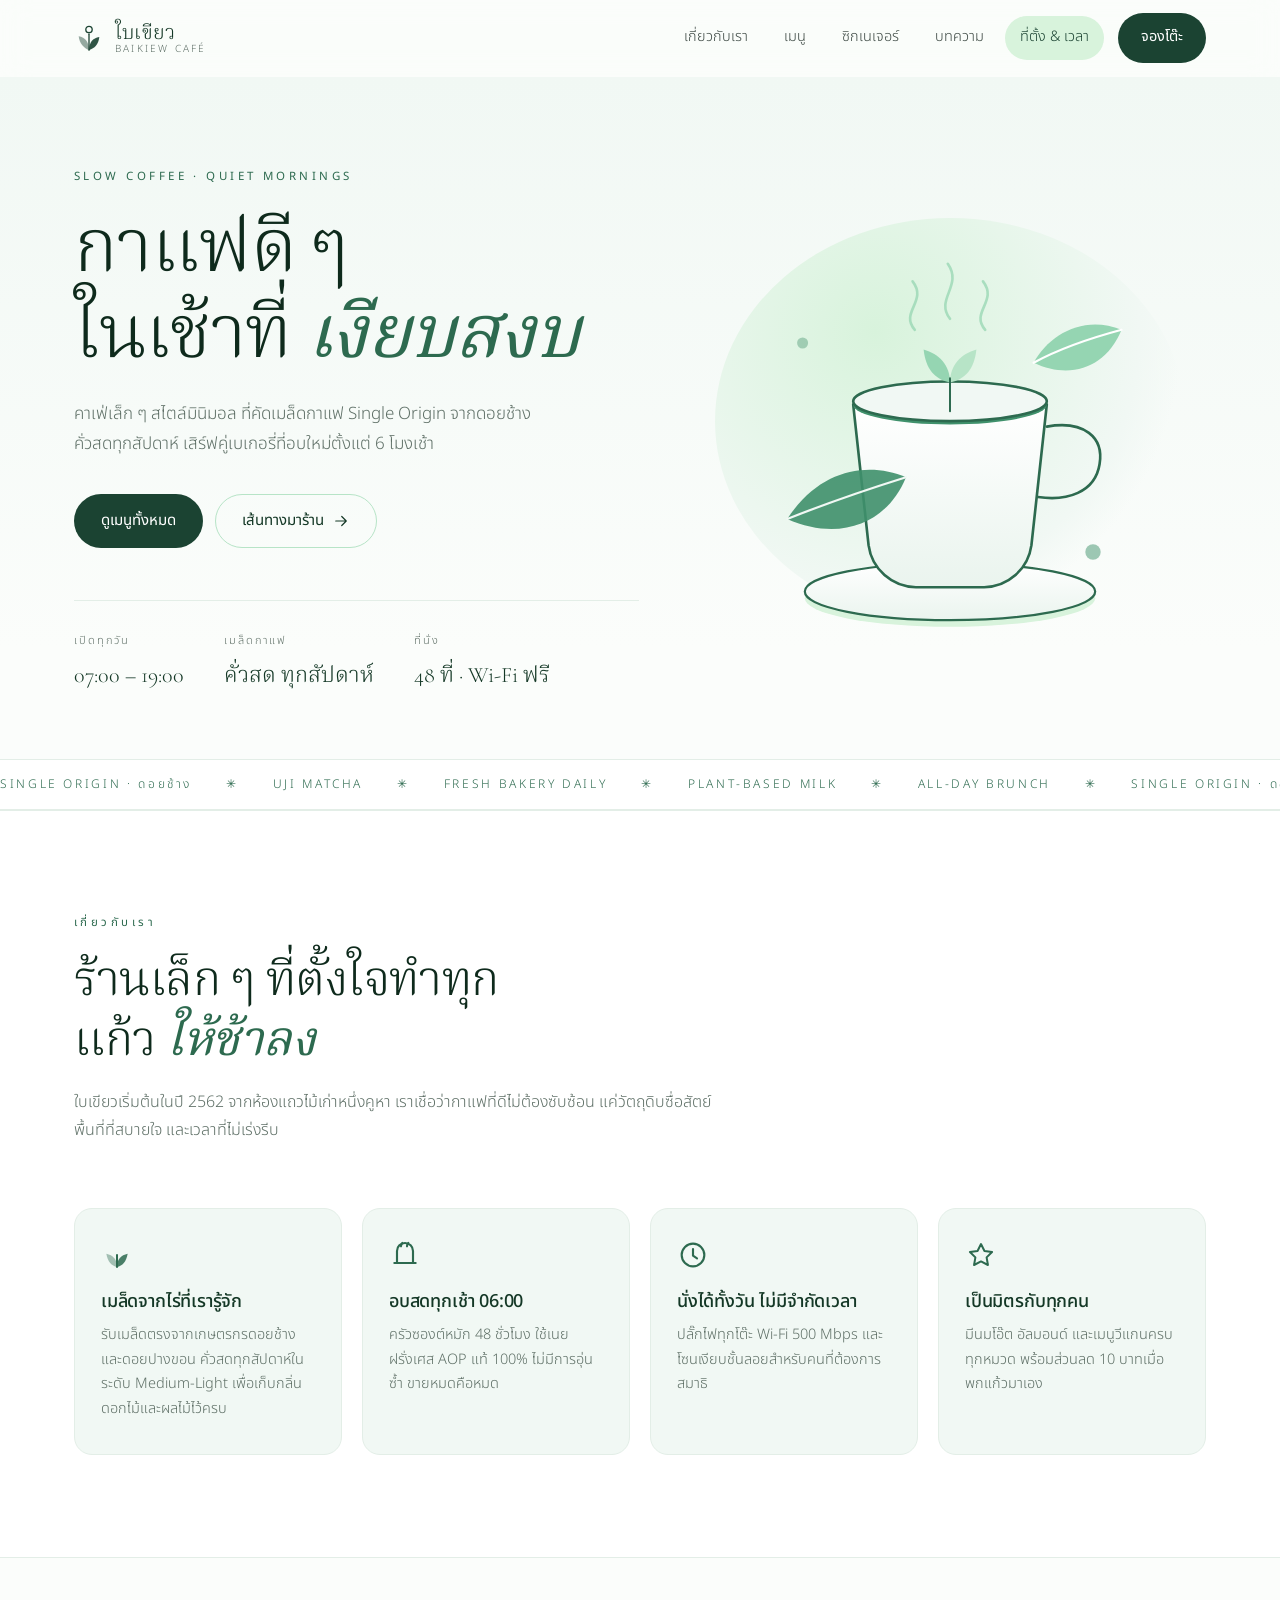
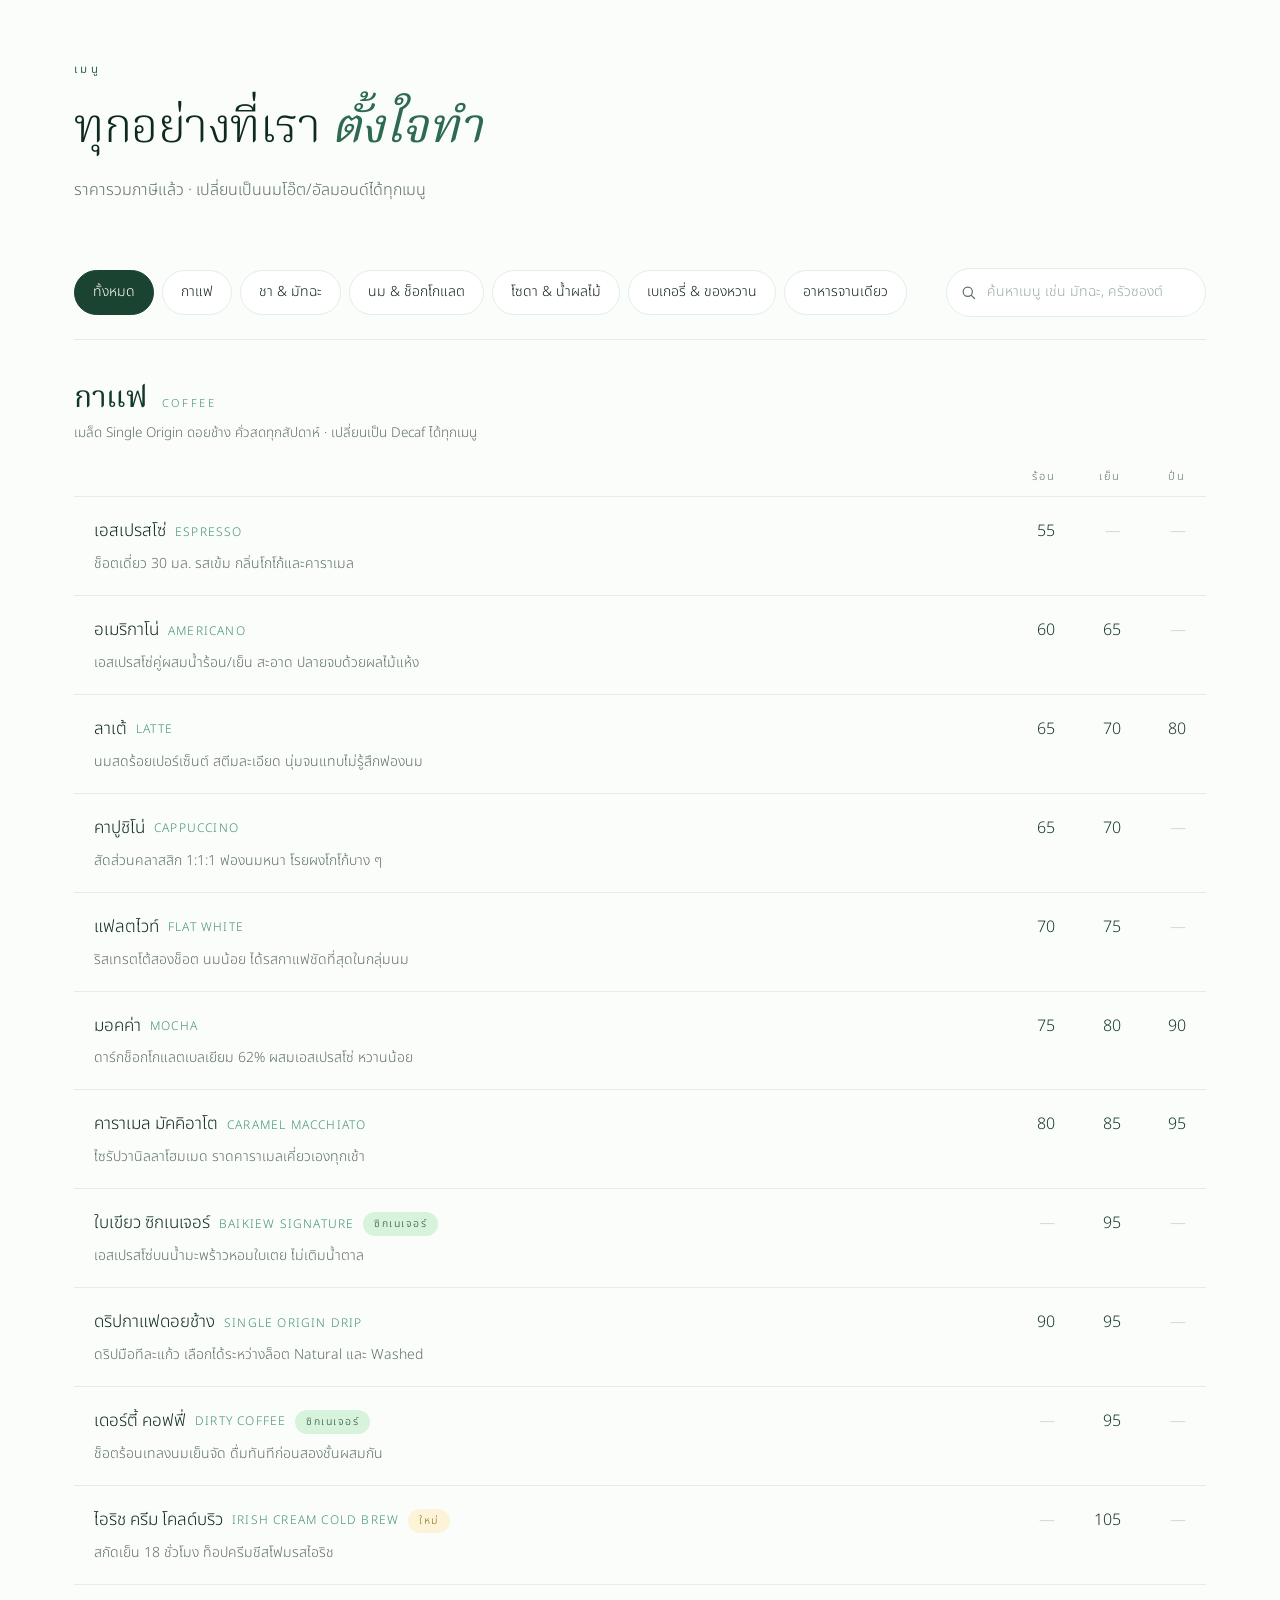
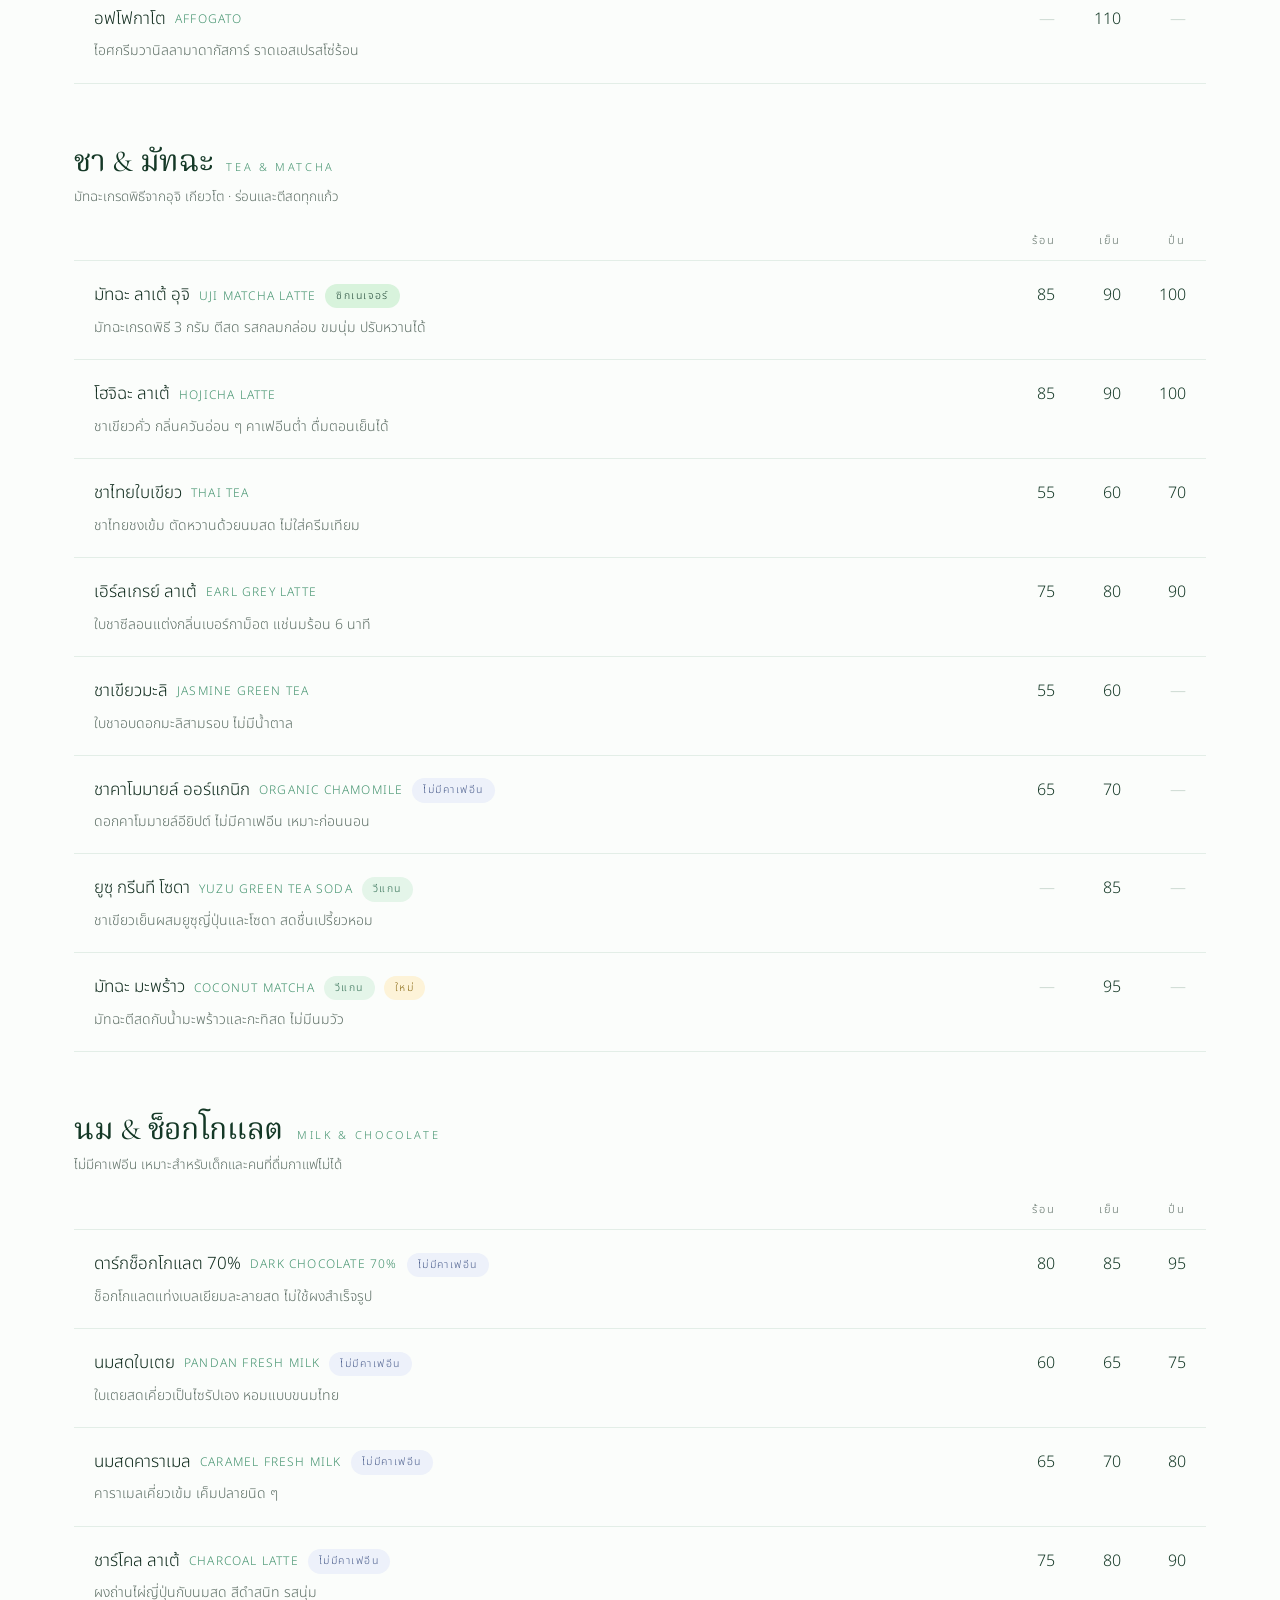
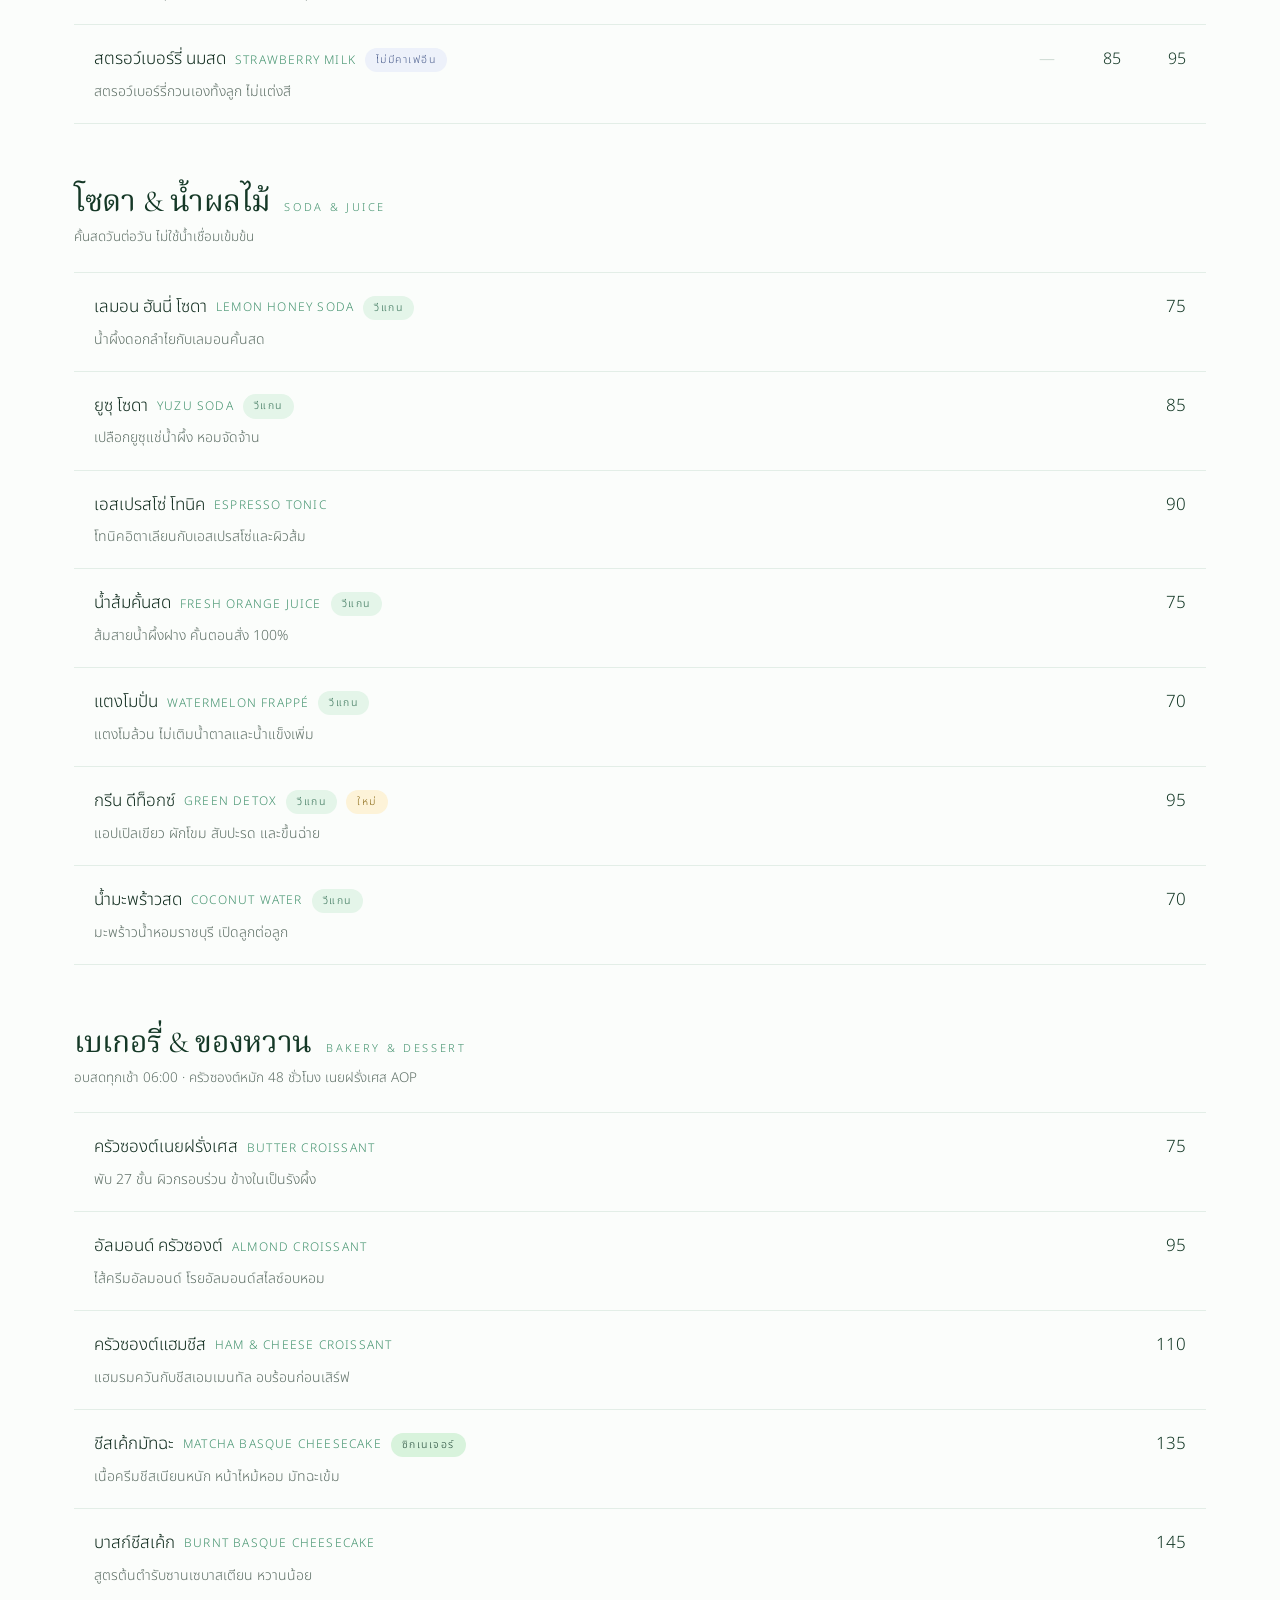
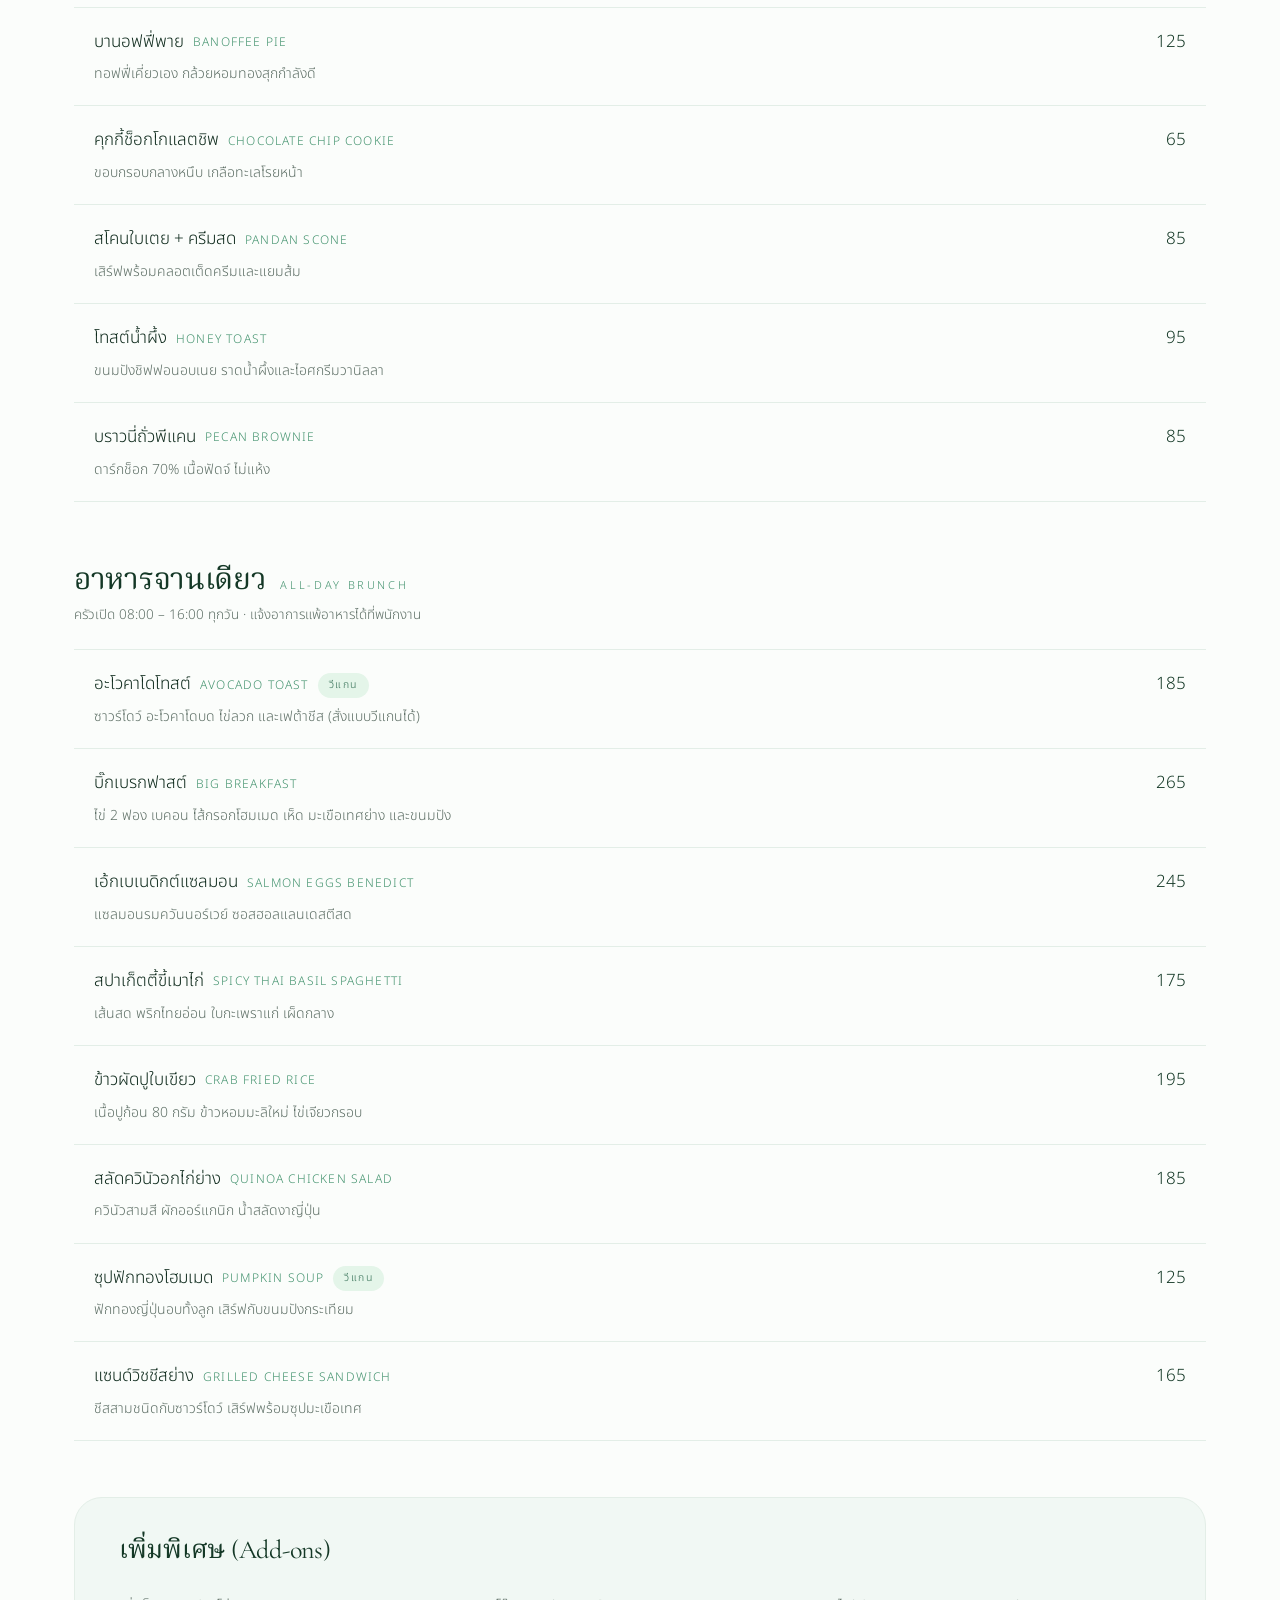
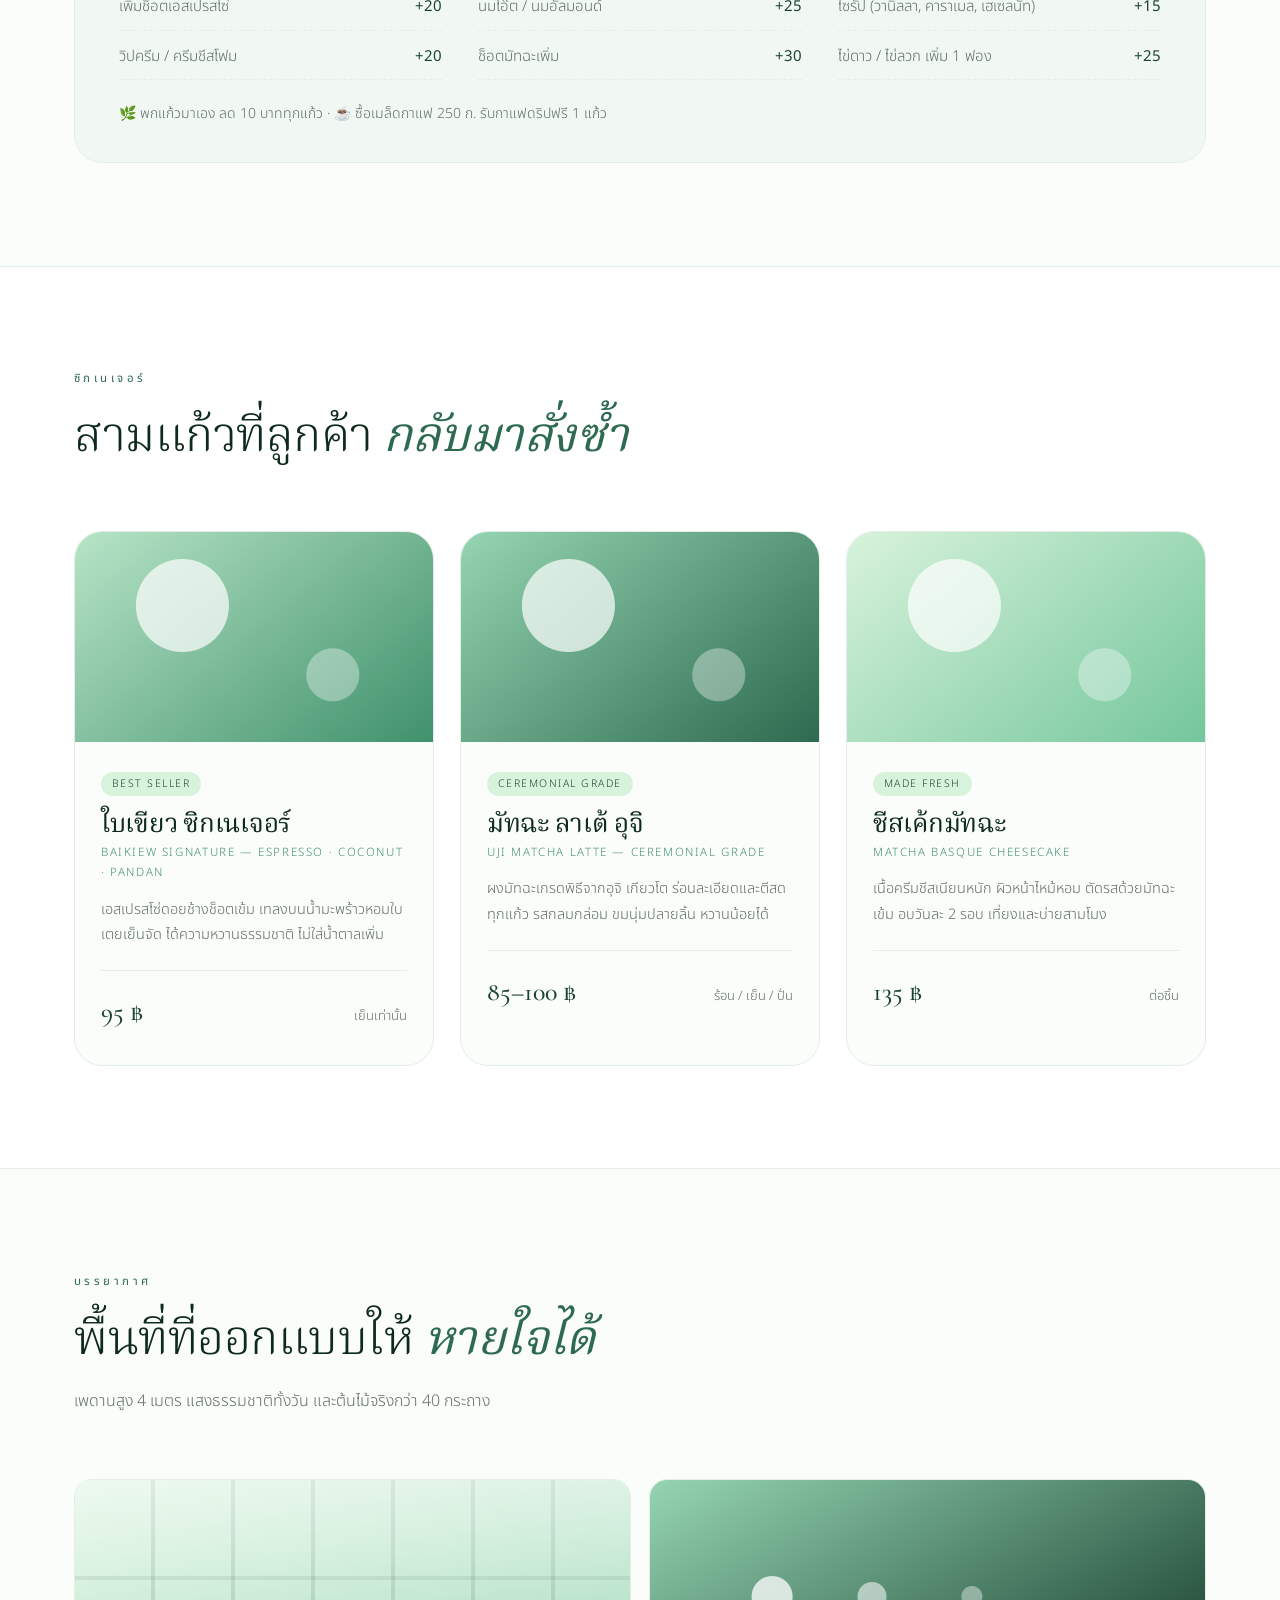
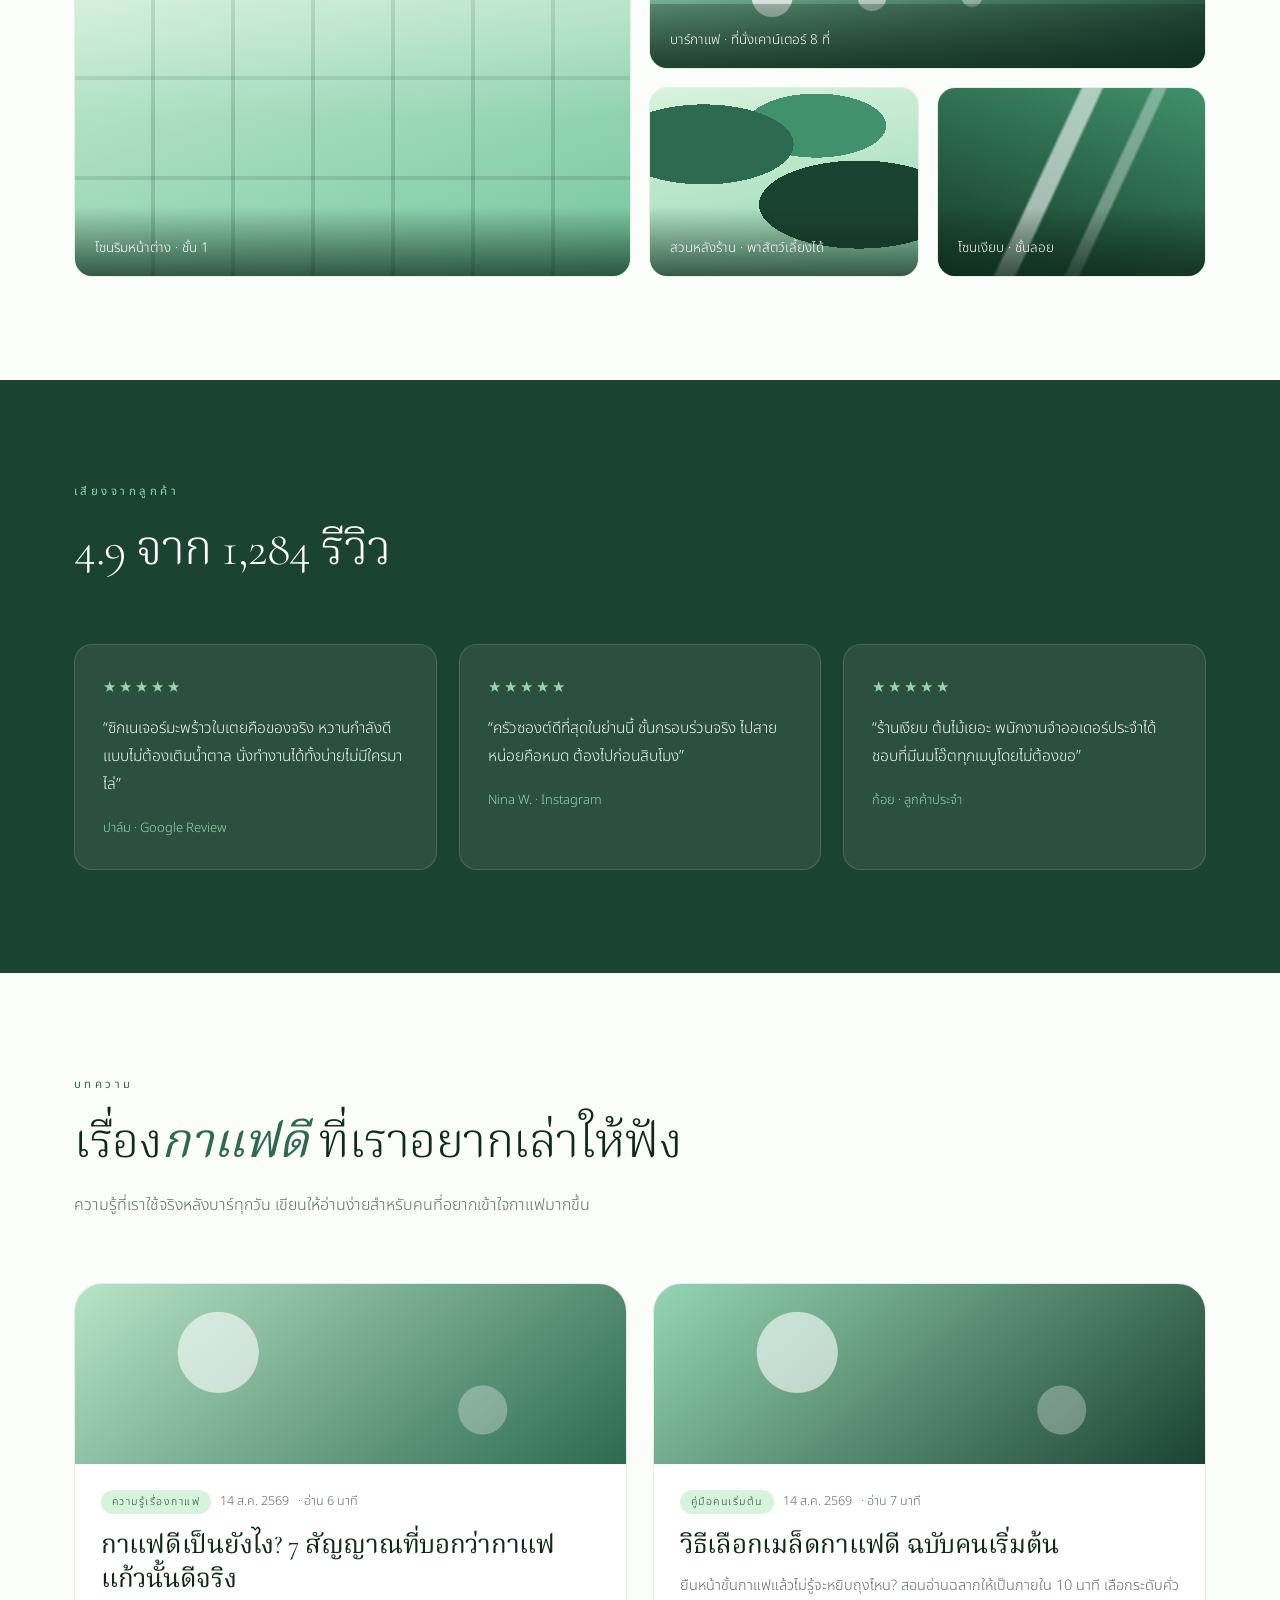
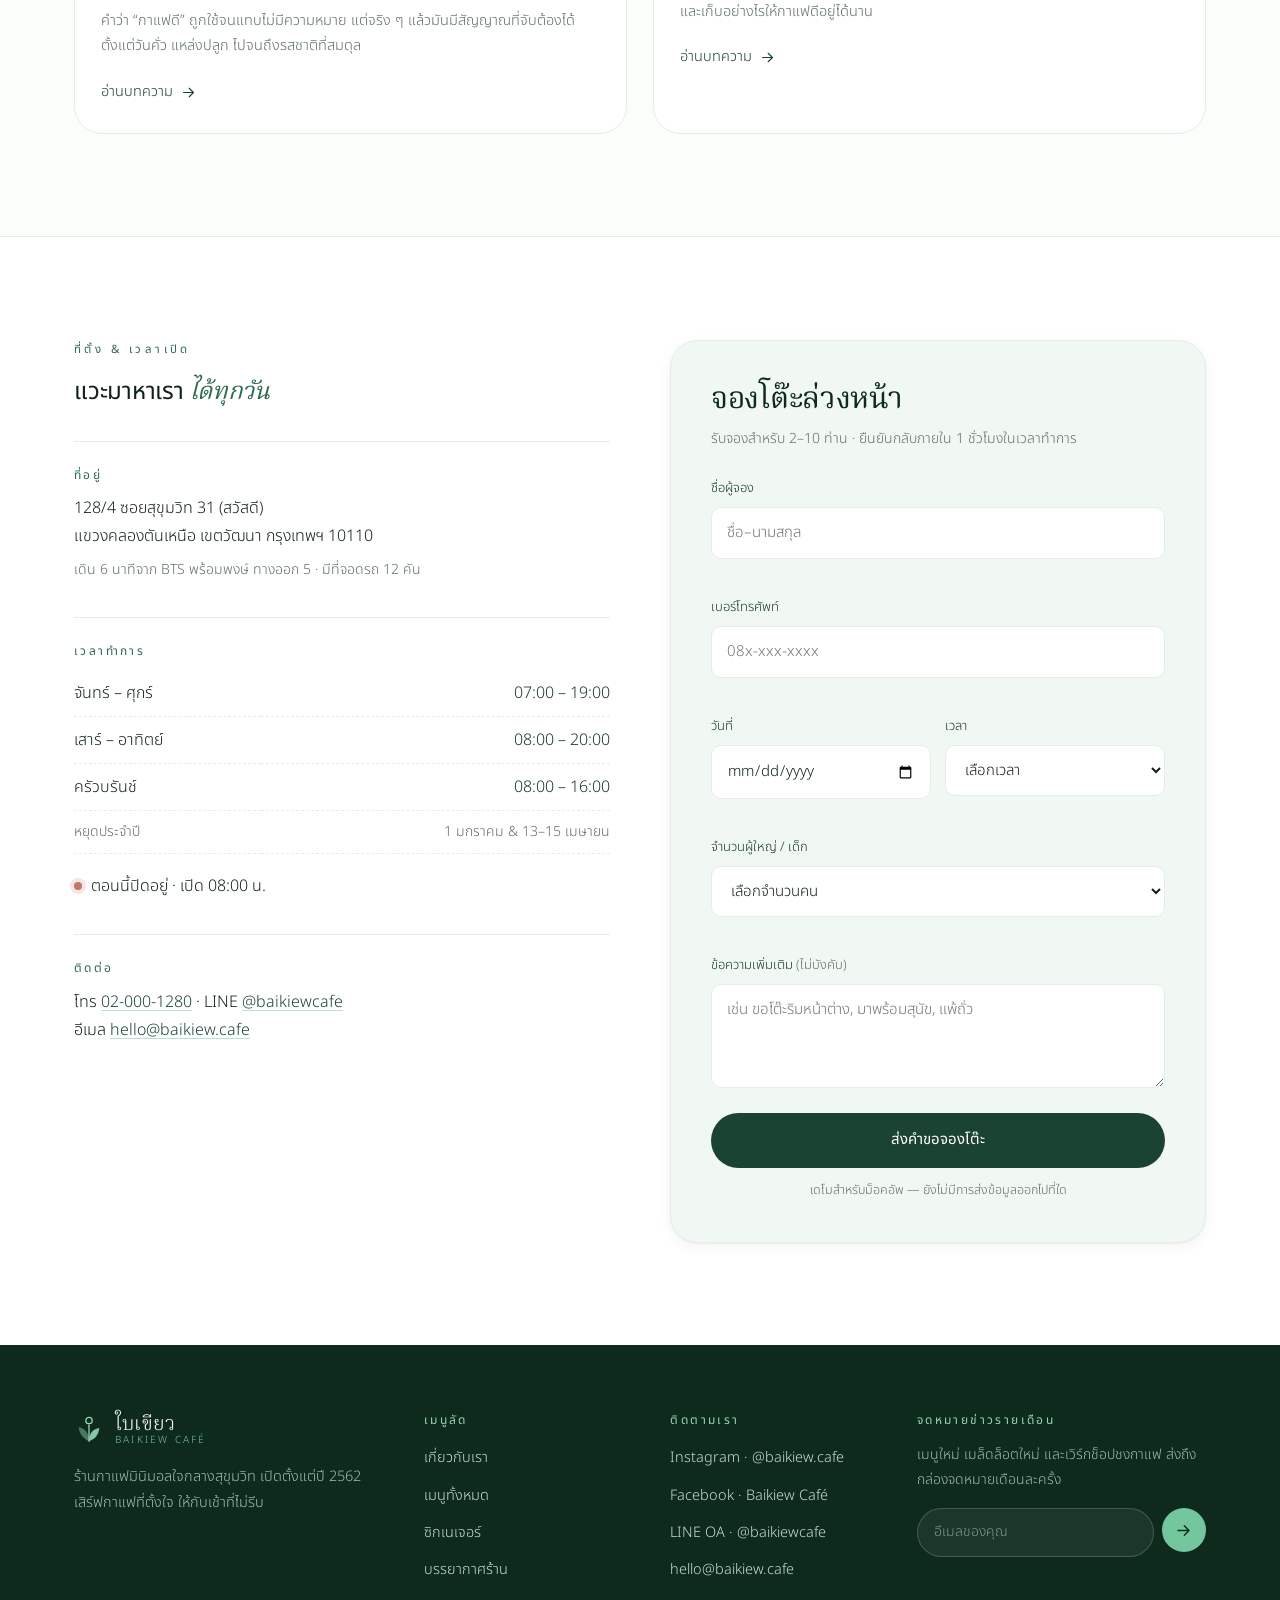
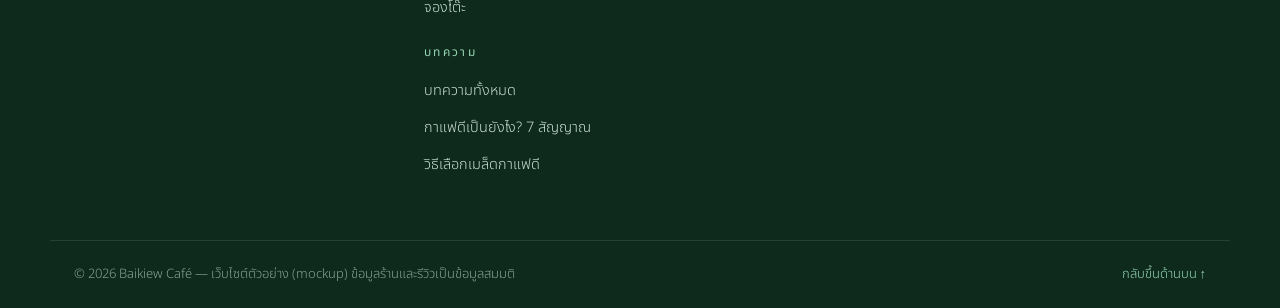
==== commit 53b9fb04: "Add SEO layer and two articles targeting "กาแฟดี" - Homepage: keyword-focused title/description, can" ====
--- a/index.html
+++ b/index.html
@@ -3,17 +3,90 @@
 <head>
 <meta charset="UTF-8" />
 <meta name="viewport" content="width=device-width, initial-scale=1" />
-<title>ใบเขียว · Baikiew Café — Slow coffee, quiet mornings</title>
-<meta name="description" content="Baikiew Café — คาเฟ่สไตล์มินิมอล ใจกลางเมือง เสิร์ฟกาแฟ Single Origin จากดอยช้าง มัทฉะอุจิแท้ เบเกอรี่อบสดทุกวัน และบรันช์ตลอดวัน" />
+<title>กาแฟดี ใจกลางสุขุมวิท | ใบเขียว Baikiew Café คาเฟ่มินิมอล</title>
+<meta name="description" content="ร้านกาแฟดีสไตล์มินิมอล ซอยสุขุมวิท 31 เสิร์ฟกาแฟ Single Origin ดอยช้างคั่วสดทุกสัปดาห์ มัทฉะอุจิเกรดพิธี เบเกอรี่อบสด 06:00 ทุกวัน เปิด 07:00–19:00" />
+<meta name="keywords" content="กาแฟดี, กาแฟดี กรุงเทพ, ร้านกาแฟดี สุขุมวิท, คาเฟ่มินิมอล, Single Origin ดอยช้าง, มัทฉะอุจิ" />
+<meta name="robots" content="index, follow, max-image-preview:large" />
+<link rel="canonical" href="https://baikiew-cafe-tham8.vercel.app/" />
 <meta name="theme-color" content="#2D6A4F" />
 <link rel="icon" href="assets/favicon.svg" type="image/svg+xml" />
-<meta property="og:title" content="ใบเขียว · Baikiew Café" />
-<meta property="og:description" content="คาเฟ่มินิมอล กาแฟดี ขนมอบสดใหม่ทุกวัน" />
+<meta property="og:title" content="กาแฟดี ใจกลางสุขุมวิท | ใบเขียว Baikiew Café" />
+<meta property="og:description" content="ร้านกาแฟดีสไตล์มินิมอล เมล็ด Single Origin ดอยช้างคั่วสดทุกสัปดาห์ และเบเกอรี่อบสดทุกเช้า" />
+<meta property="og:url" content="https://baikiew-cafe-tham8.vercel.app/" />
+<meta property="og:site_name" content="ใบเขียว · Baikiew Café" />
+<meta property="og:locale" content="th_TH" />
 <meta property="og:type" content="website" />
+<meta name="twitter:card" content="summary_large_image" />
+<meta name="twitter:title" content="กาแฟดี ใจกลางสุขุมวิท | ใบเขียว Baikiew Café" />
+<meta name="twitter:description" content="ร้านกาแฟดีสไตล์มินิมอล เมล็ด Single Origin ดอยช้างคั่วสดทุกสัปดาห์" />
 <link rel="preconnect" href="https://fonts.googleapis.com" />
 <link rel="preconnect" href="https://fonts.gstatic.com" crossorigin />
 <link href="https://fonts.googleapis.com/css2?family=Cormorant+Garamond:ital,wght@0,300;0,400;0,500;0,600;1,400&family=Noto+Sans+Thai:wght@200;300;400;500;600&family=Noto+Serif+Thai:wght@300;400;500&display=swap" rel="stylesheet" />
 <link rel="stylesheet" href="styles.css" />
+
+<script type="application/ld+json">
+{
+  "@context": "https://schema.org",
+  "@type": "CafeOrCoffeeShop",
+  "@id": "https://baikiew-cafe-tham8.vercel.app/#cafe",
+  "name": "ใบเขียว · Baikiew Café",
+  "alternateName": "Baikiew Cafe",
+  "description": "ร้านกาแฟดีสไตล์มินิมอลใจกลางสุขุมวิท เสิร์ฟกาแฟ Single Origin จากดอยช้างคั่วสดทุกสัปดาห์ มัทฉะอุจิเกรดพิธี และเบเกอรี่อบสดทุกเช้า",
+  "url": "https://baikiew-cafe-tham8.vercel.app/",
+  "telephone": "+66-2-000-1280",
+  "email": "hello@baikiew.cafe",
+  "priceRange": "฿฿",
+  "currenciesAccepted": "THB",
+  "servesCuisine": ["กาแฟ", "เบเกอรี่", "บรันช์"],
+  "image": "https://baikiew-cafe-tham8.vercel.app/assets/favicon.svg",
+  "logo": "https://baikiew-cafe-tham8.vercel.app/assets/favicon.svg",
+  "hasMenu": "https://baikiew-cafe-tham8.vercel.app/#menu",
+  "address": {
+    "@type": "PostalAddress",
+    "streetAddress": "128/4 ซอยสุขุมวิท 31 (สวัสดี)",
+    "addressLocality": "แขวงคลองตันเหนือ เขตวัฒนา",
+    "addressRegion": "กรุงเทพมหานคร",
+    "postalCode": "10110",
+    "addressCountry": "TH"
+  },
+  "geo": { "@type": "GeoCoordinates", "latitude": 13.7375, "longitude": 100.5745 },
+  "openingHoursSpecification": [
+    {
+      "@type": "OpeningHoursSpecification",
+      "dayOfWeek": ["Monday", "Tuesday", "Wednesday", "Thursday", "Friday"],
+      "opens": "07:00", "closes": "19:00"
+    },
+    {
+      "@type": "OpeningHoursSpecification",
+      "dayOfWeek": ["Saturday", "Sunday"],
+      "opens": "08:00", "closes": "20:00"
+    }
+  ],
+  "amenityFeature": [
+    { "@type": "LocationFeatureSpecification", "name": "Wi‑Fi ฟรี", "value": true },
+    { "@type": "LocationFeatureSpecification", "name": "ที่จอดรถ", "value": true },
+    { "@type": "LocationFeatureSpecification", "name": "พาสัตว์เลี้ยงได้", "value": true },
+    { "@type": "LocationFeatureSpecification", "name": "เมนูวีแกน", "value": true }
+  ],
+  "aggregateRating": {
+    "@type": "AggregateRating",
+    "ratingValue": "4.9",
+    "reviewCount": "1284",
+    "bestRating": "5"
+  }
+}
+</script>
+
+<script type="application/ld+json">
+{
+  "@context": "https://schema.org",
+  "@type": "WebSite",
+  "name": "ใบเขียว · Baikiew Café",
+  "url": "https://baikiew-cafe-tham8.vercel.app/",
+  "inLanguage": "th-TH",
+  "publisher": { "@id": "https://baikiew-cafe-tham8.vercel.app/#cafe" }
+}
+</script>
 </head>
 <body>
 
@@ -39,7 +112,7 @@
       <a href="#about">เกี่ยวกับเรา</a>
       <a href="#menu">เมนู</a>
       <a href="#signature">ซิกเนเจอร์</a>
-      <a href="#space">บรรยากาศ</a>
+      <a href="blog/">บทความ</a>
       <a href="#visit">ที่ตั้ง &amp; เวลา</a>
       <a href="#reserve" class="btn btn-solid nav-cta">จองโต๊ะ</a>
     </nav>
@@ -299,6 +372,61 @@
   </div>
 </section>
 
+<!-- ============ BLOG TEASER ============ -->
+<section id="articles" class="section blog-teaser">
+  <div class="wrap">
+    <div class="section-head reveal">
+      <p class="eyebrow">บทความ</p>
+      <h2>เรื่อง<span class="ital">กาแฟดี</span> ที่เราอยากเล่าให้ฟัง</h2>
+      <p class="section-sub">
+        ความรู้ที่เราใช้จริงหลังบาร์ทุกวัน เขียนให้อ่านง่ายสำหรับคนที่อยากเข้าใจกาแฟมากขึ้น
+      </p>
+    </div>
+
+    <div class="post-grid">
+      <article class="post-card reveal">
+        <a href="blog/what-makes-good-coffee" class="post-card-art post-art--a" aria-hidden="true" tabindex="-1"></a>
+        <div class="post-card-body">
+          <div class="post-card-meta">
+            <span class="tag">ความรู้เรื่องกาแฟ</span>
+            <time datetime="2026-08-14">14 ส.ค. 2569</time>
+            <span>· อ่าน 6 นาที</span>
+          </div>
+          <h3><a href="blog/what-makes-good-coffee">กาแฟดีเป็นยังไง? 7 สัญญาณที่บอกว่ากาแฟแก้วนั้นดีจริง</a></h3>
+          <p>
+            คำว่า “กาแฟดี” ถูกใช้จนแทบไม่มีความหมาย แต่จริง ๆ แล้วมันมีสัญญาณที่จับต้องได้
+            ตั้งแต่วันคั่ว แหล่งปลูก ไปจนถึงรสชาติที่สมดุล
+          </p>
+          <a href="blog/what-makes-good-coffee" class="post-card-more">
+            อ่านบทความ
+            <svg viewBox="0 0 24 24" aria-hidden="true" class="ico"><path d="M5 12h14m-6-6 6 6-6 6" fill="none" stroke="currentColor" stroke-width="1.6" stroke-linecap="round" stroke-linejoin="round"/></svg>
+          </a>
+        </div>
+      </article>
+
+      <article class="post-card reveal">
+        <a href="blog/how-to-choose-coffee-beans" class="post-card-art post-art--b" aria-hidden="true" tabindex="-1"></a>
+        <div class="post-card-body">
+          <div class="post-card-meta">
+            <span class="tag">คู่มือคนเริ่มต้น</span>
+            <time datetime="2026-08-14">14 ส.ค. 2569</time>
+            <span>· อ่าน 7 นาที</span>
+          </div>
+          <h3><a href="blog/how-to-choose-coffee-beans">วิธีเลือกเมล็ดกาแฟดี ฉบับคนเริ่มต้น</a></h3>
+          <p>
+            ยืนหน้าชั้นกาแฟแล้วไม่รู้จะหยิบถุงไหน? สอนอ่านฉลากให้เป็นภายใน 10 นาที
+            เลือกระดับคั่ว และเก็บอย่างไรให้กาแฟดีอยู่ได้นาน
+          </p>
+          <a href="blog/how-to-choose-coffee-beans" class="post-card-more">
+            อ่านบทความ
+            <svg viewBox="0 0 24 24" aria-hidden="true" class="ico"><path d="M5 12h14m-6-6 6 6-6 6" fill="none" stroke="currentColor" stroke-width="1.6" stroke-linecap="round" stroke-linejoin="round"/></svg>
+          </a>
+        </div>
+      </article>
+    </div>
+  </div>
+</section>
+
 <!-- ============ VISIT ============ -->
 <section id="visit" class="section visit">
   <div class="wrap visit-grid">
@@ -415,6 +543,12 @@
         <li><a href="#space">บรรยากาศร้าน</a></li>
         <li><a href="#reserve">จองโต๊ะ</a></li>
       </ul>
+      <h4 style="margin-top:24px">บทความ</h4>
+      <ul>
+        <li><a href="blog/">บทความทั้งหมด</a></li>
+        <li><a href="blog/what-makes-good-coffee">กาแฟดีเป็นยังไง? 7 สัญญาณ</a></li>
+        <li><a href="blog/how-to-choose-coffee-beans">วิธีเลือกเมล็ดกาแฟดี</a></li>
+      </ul>
     </div>
 
     <div class="footer-col">
--- a/styles.css
+++ b/styles.css
@@ -432,6 +432,172 @@
 .reveal.visible { opacity: 1; transform: none; }
 
 /* =========================================================
+   Blog — index + article
+   ========================================================= */
+.crumbs { font-size: 13px; color: var(--muted); padding-block: 28px 0; }
+.crumbs a { color: var(--green-600); text-decoration: none; }
+.crumbs a:hover { text-decoration: underline; text-underline-offset: 3px; }
+.crumbs span { margin-inline: 6px; }
+
+/* ---------- blog index ---------- */
+.blog-index { background: var(--paper); padding-top: 0; }
+.blog-index .section-head { margin-top: 34px; }
+.blog-index .section-head { max-width: 720px; }
+.blog-index .section-head h1 {
+  font-family: var(--font-display); font-size: clamp(32px, 4.6vw, 50px);
+  font-weight: 300; color: var(--green-900); line-height: 1.24; text-wrap: balance;
+}
+.post-grid { display: grid; grid-template-columns: repeat(2, 1fr); gap: 26px; }
+.post-card {
+  display: flex; flex-direction: column;
+  background: var(--white); border: 1px solid var(--line); border-radius: var(--radius-l);
+  overflow: hidden; transition: transform .35s ease, box-shadow .35s ease;
+}
+.post-card:hover { transform: translateY(-5px); box-shadow: var(--shadow-m); }
+.post-card-art { display: block; height: 180px; position: relative; overflow: hidden; }
+.post-card-art::after {
+  content: ''; position: absolute; inset: 0;
+  background-image:
+    radial-gradient(circle at 26% 38%, rgba(255,255,255,.6) 0 40px, transparent 41px),
+    radial-gradient(circle at 74% 70%, rgba(255,255,255,.3) 0 24px, transparent 25px);
+}
+.post-art--a { background: linear-gradient(140deg, var(--green-200), var(--green-600)); }
+.post-art--b { background: linear-gradient(140deg, var(--green-300), var(--green-700)); }
+.post-card-body { padding: 26px 26px 28px; display: flex; flex-direction: column; flex: 1; }
+.post-card-meta {
+  display: flex; flex-wrap: wrap; align-items: center; gap: 9px;
+  font-size: 12.5px; color: var(--muted); margin-bottom: 14px;
+}
+.blog-teaser { background: var(--paper); }
+.post-card h2, .post-card h3 {
+  font-family: var(--font-display); font-size: 26px; font-weight: 400;
+  line-height: 1.32; margin-bottom: 12px;
+}
+.post-card h2 a, .post-card h3 a { color: var(--green-900); text-decoration: none; }
+.post-card h2 a:hover, .post-card h3 a:hover { color: var(--green-600); }
+.post-card-body > p { font-size: 14.5px; color: var(--muted); line-height: 1.75; }
+.post-card-more {
+  display: inline-flex; align-items: center; gap: 7px; margin-top: 20px;
+  font-size: 14.5px; color: var(--green-700); text-decoration: none; align-self: flex-start;
+}
+.post-card-more .ico { width: 17px; height: 17px; transition: transform .25s ease; }
+.post-card-more:hover .ico { transform: translateX(4px); }
+
+/* ---------- article ---------- */
+.article { background: var(--paper); padding-bottom: clamp(56px, 7vw, 96px); }
+.article-wrap { max-width: 780px; }
+.article-head { padding-block: 34px 40px; border-bottom: 1px solid var(--line); margin-bottom: 44px; }
+.article-head h1 {
+  font-family: var(--font-display); font-size: clamp(32px, 4.8vw, 52px);
+  font-weight: 300; color: var(--green-900); line-height: 1.26; letter-spacing: -.01em;
+  text-wrap: balance;
+}
+.article-lead { margin-top: 22px; font-size: 18px; line-height: 1.85; color: var(--muted); }
+.article-meta {
+  display: flex; flex-wrap: wrap; align-items: center; gap: 9px;
+  margin-top: 26px; font-size: 13.5px; color: var(--muted);
+}
+
+.article-body { font-size: 17px; line-height: 1.95; color: #24352C; }
+.article-body p { margin-bottom: 22px; }
+.article-body strong { font-weight: 500; color: var(--green-900); }
+.article-body em { font-style: italic; }
+
+.article-body h2 {
+  font-family: var(--font-display); font-size: clamp(26px, 3.2vw, 34px); font-weight: 400;
+  color: var(--green-900); line-height: 1.3; margin: 52px 0 18px; scroll-margin-top: 96px;
+}
+.article-body h3 {
+  font-size: 19px; font-weight: 500; color: var(--green-800);
+  margin: 34px 0 12px; scroll-margin-top: 96px;
+}
+.article-body > h2:first-child { margin-top: 0; }
+
+.post-table {
+  width: 100%; border-collapse: collapse; margin: 12px 0 30px;
+  font-size: 15px; background: var(--white); border: 1px solid var(--line);
+  border-radius: var(--radius-s); overflow: hidden;
+}
+.post-table caption {
+  caption-side: top; text-align: left; padding-bottom: 10px;
+  font-size: 12px; letter-spacing: .16em; text-transform: uppercase; color: var(--green-600);
+}
+.post-table th, .post-table td {
+  padding: 13px 16px; text-align: left; border-bottom: 1px solid var(--line); vertical-align: top;
+}
+.post-table thead th {
+  background: var(--green-050); font-weight: 500; color: var(--green-800);
+  font-size: 13.5px; letter-spacing: .02em;
+}
+.post-table tbody tr:last-child th, .post-table tbody tr:last-child td { border-bottom: none; }
+.post-table tbody tr:hover { background: var(--green-050); }
+
+.callout {
+  background: var(--green-050); border: 1px solid var(--line);
+  border-left: 3px solid var(--green-500);
+  border-radius: var(--radius-s); padding: 24px 26px; margin: 34px 0;
+}
+.callout--check { background: var(--white); }
+.callout .callout-title {
+  font-family: var(--font-body); font-size: 13px; font-weight: 500;
+  letter-spacing: .16em; text-transform: uppercase; color: var(--green-600);
+  margin: 0 0 12px;
+}
+.callout p:last-child, .callout ul:last-child { margin-bottom: 0; }
+.callout p { font-size: 16px; margin-bottom: 0; }
+
+.check-list { margin: 0 0 22px; }
+.check-list li {
+  position: relative; padding-left: 30px; margin-bottom: 10px; font-size: 16px; line-height: 1.7;
+}
+.check-list li::before {
+  content: '✓'; position: absolute; left: 4px; top: 0;
+  color: var(--green-500); font-size: 15px;
+}
+
+.post-cta {
+  background: var(--green-700); color: #EAF6EF; border-radius: var(--radius-l);
+  padding: clamp(30px, 4vw, 44px); margin: 56px 0 0; text-align: center;
+}
+.post-cta h2 {
+  font-family: var(--font-display); font-size: clamp(24px, 3vw, 32px);
+  font-weight: 400; color: #fff; margin: 0 0 12px;
+}
+.post-cta p { font-size: 15.5px; color: #C9E5D5; margin-bottom: 24px; }
+.post-cta-actions { display: flex; flex-wrap: wrap; gap: 12px; justify-content: center; }
+.post-cta .btn-ghost { color: #EAF6EF; border-color: rgba(255,255,255,.3); }
+.post-cta .btn-ghost:hover { background: rgba(255,255,255,.1); border-color: rgba(255,255,255,.5); }
+.post-cta .btn-solid { background: var(--white); color: var(--green-800); }
+.post-cta .btn-solid:hover { background: var(--green-100); box-shadow: none; }
+
+.post-next { margin-top: 44px; padding-top: 30px; border-top: 1px solid var(--line); }
+.post-next-label {
+  font-size: 11.5px; letter-spacing: .22em; text-transform: uppercase;
+  color: var(--green-600); margin-bottom: 14px;
+}
+.post-next-link {
+  display: block; padding: 22px 24px; border: 1px solid var(--line);
+  border-radius: var(--radius); background: var(--white); text-decoration: none;
+  transition: border-color .25s ease, transform .25s ease, box-shadow .25s ease;
+}
+.post-next-link:hover { border-color: var(--green-400); transform: translateY(-3px); box-shadow: var(--shadow-s); }
+.post-next-link strong {
+  display: block; font-family: var(--font-display); font-size: 21px;
+  font-weight: 500; color: var(--green-900); margin-bottom: 6px; line-height: 1.35;
+}
+.post-next-link span { font-size: 14px; color: var(--muted); }
+
+@media (max-width: 860px) {
+  .post-grid { grid-template-columns: 1fr; }
+}
+@media (max-width: 620px) {
+  .article-body { font-size: 16.5px; }
+  .article-lead { font-size: 17px; }
+  .post-table { display: block; overflow-x: auto; white-space: nowrap; }
+  .post-table caption { white-space: normal; }
+}
+
+/* =========================================================
    Responsive
    ========================================================= */
 @media (max-width: 1024px) {
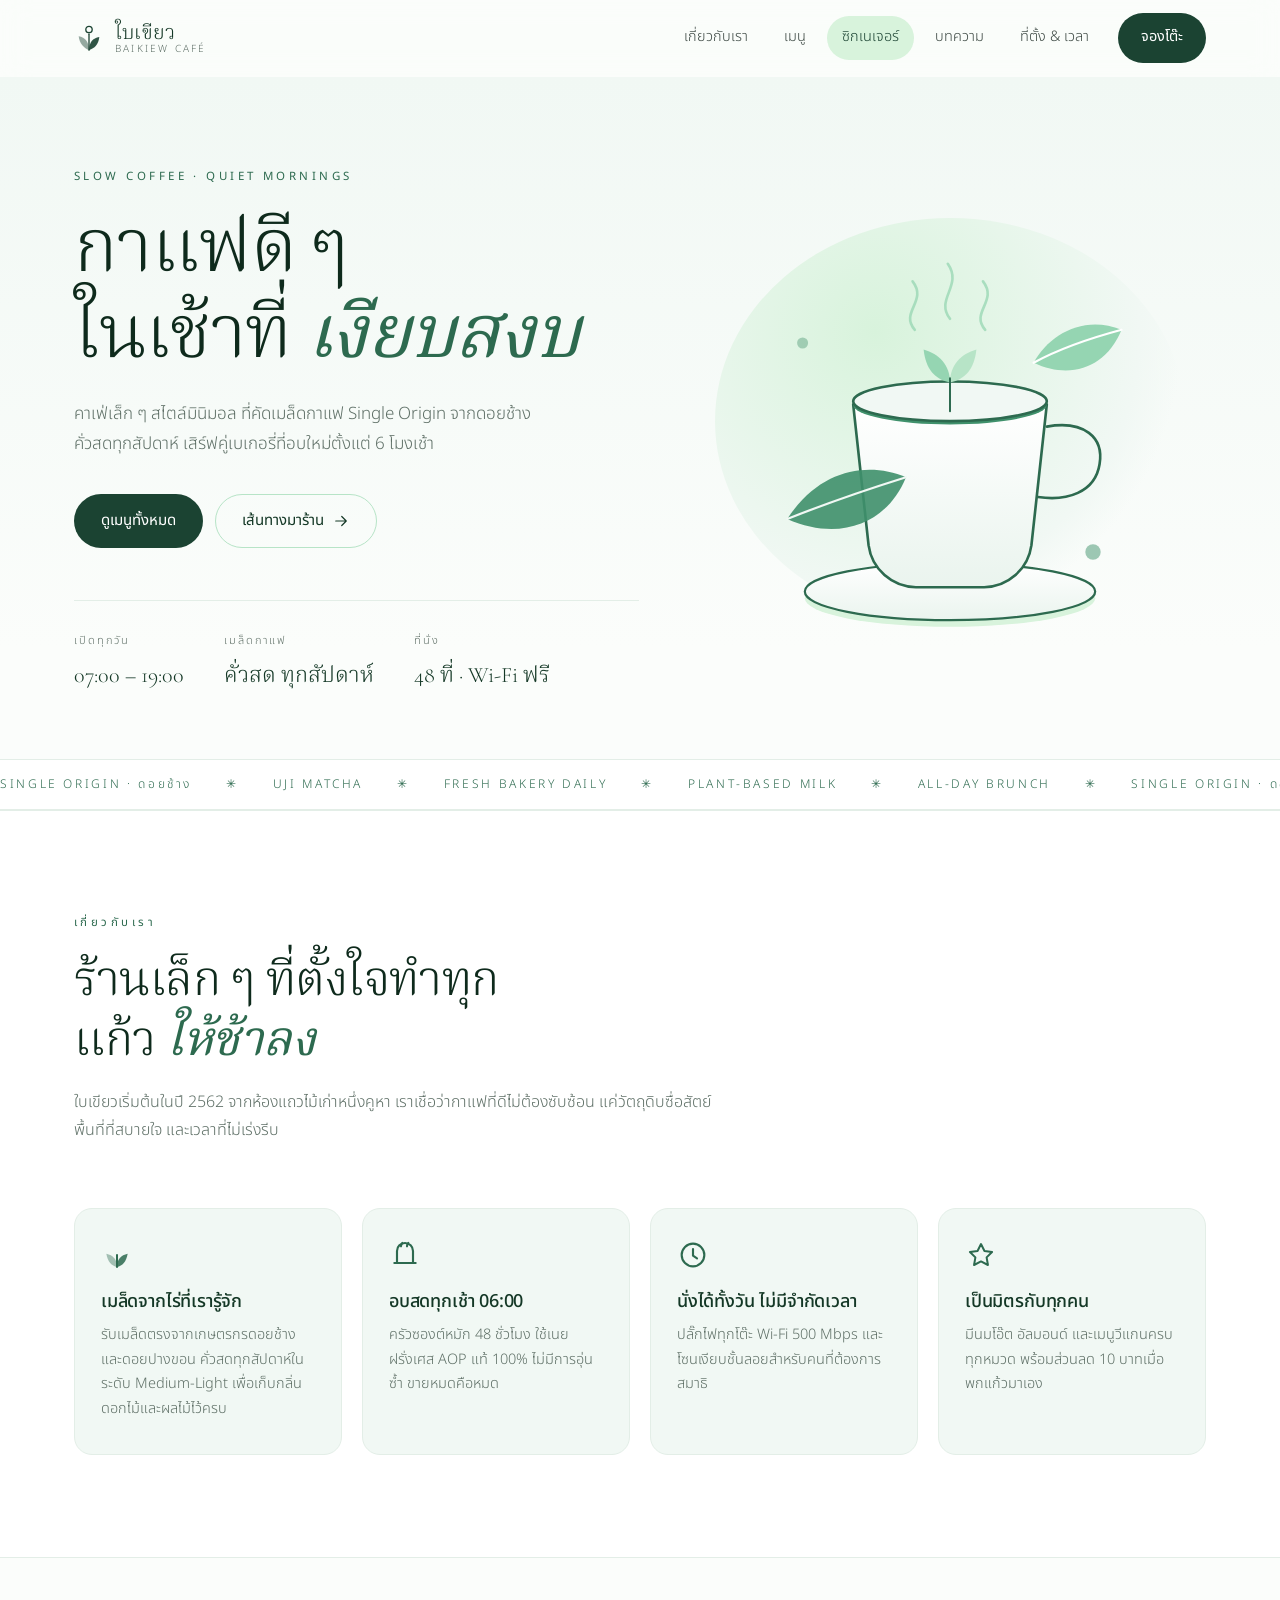
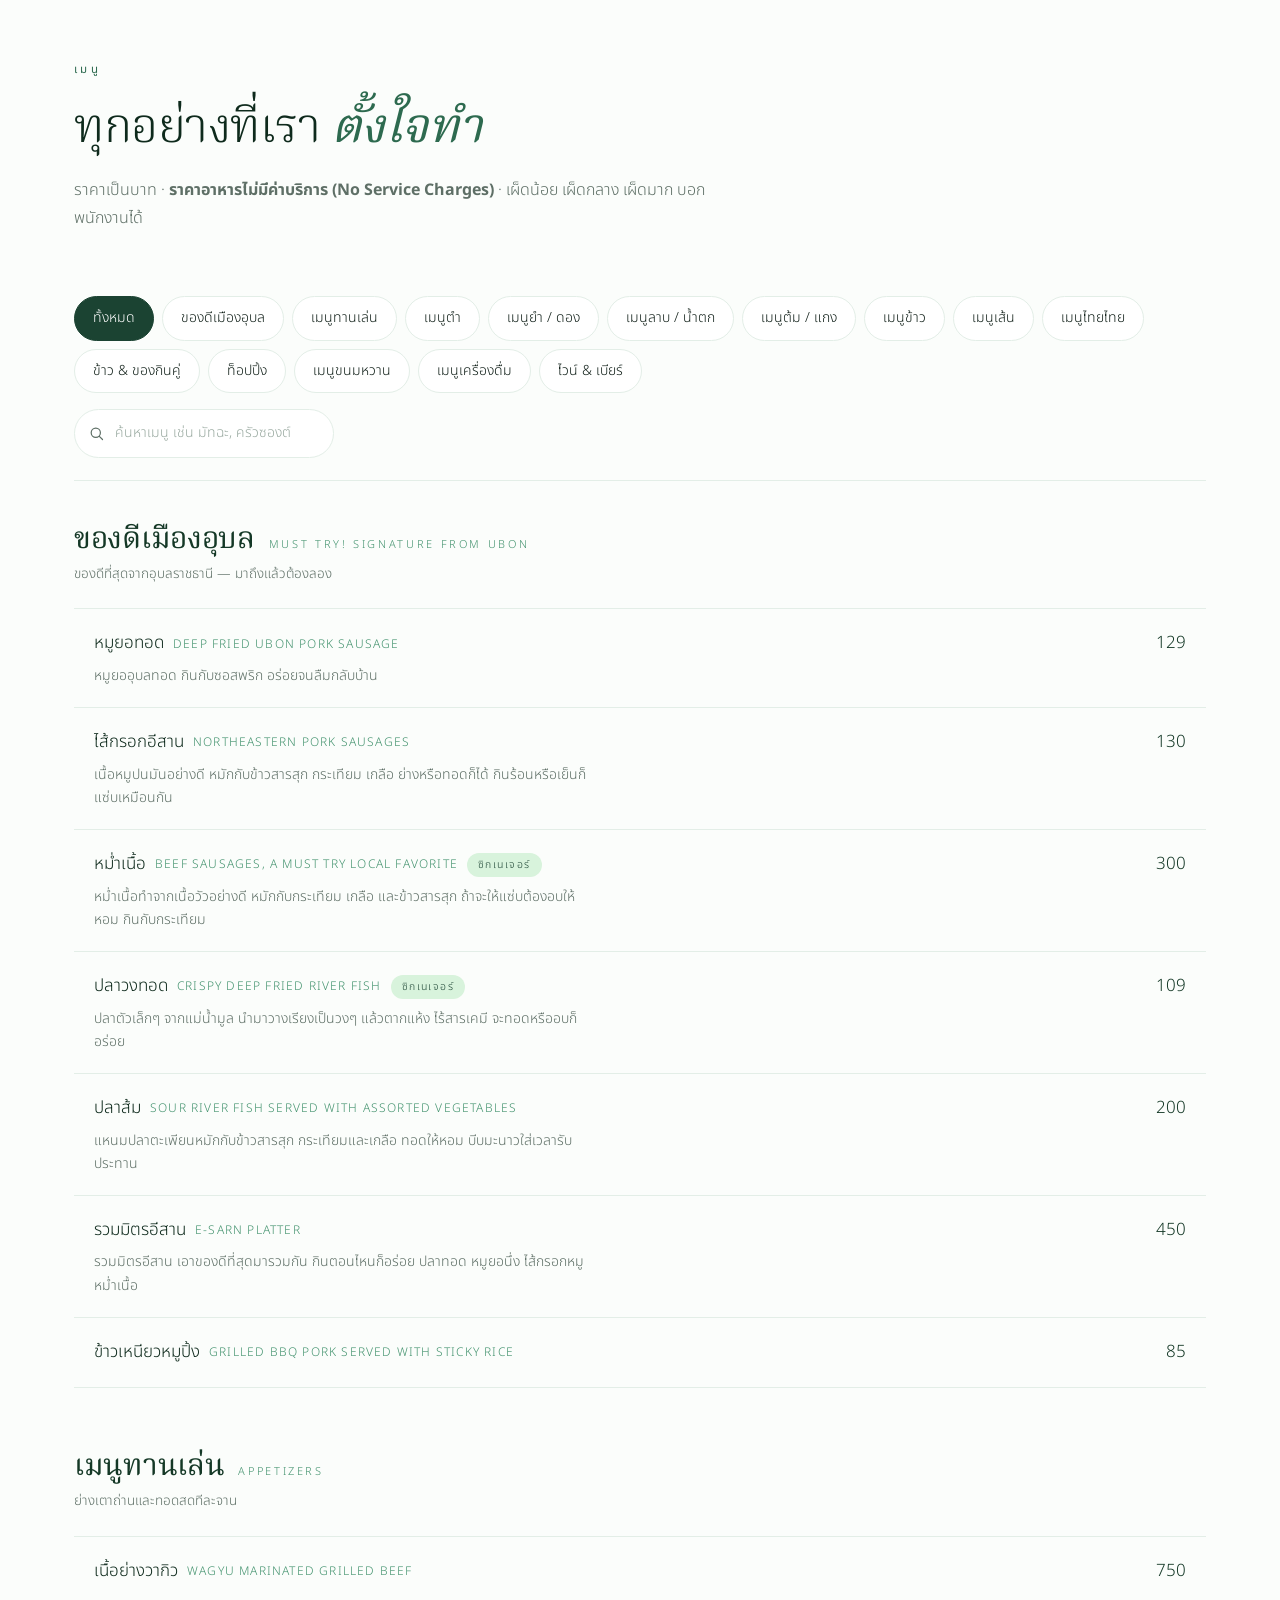
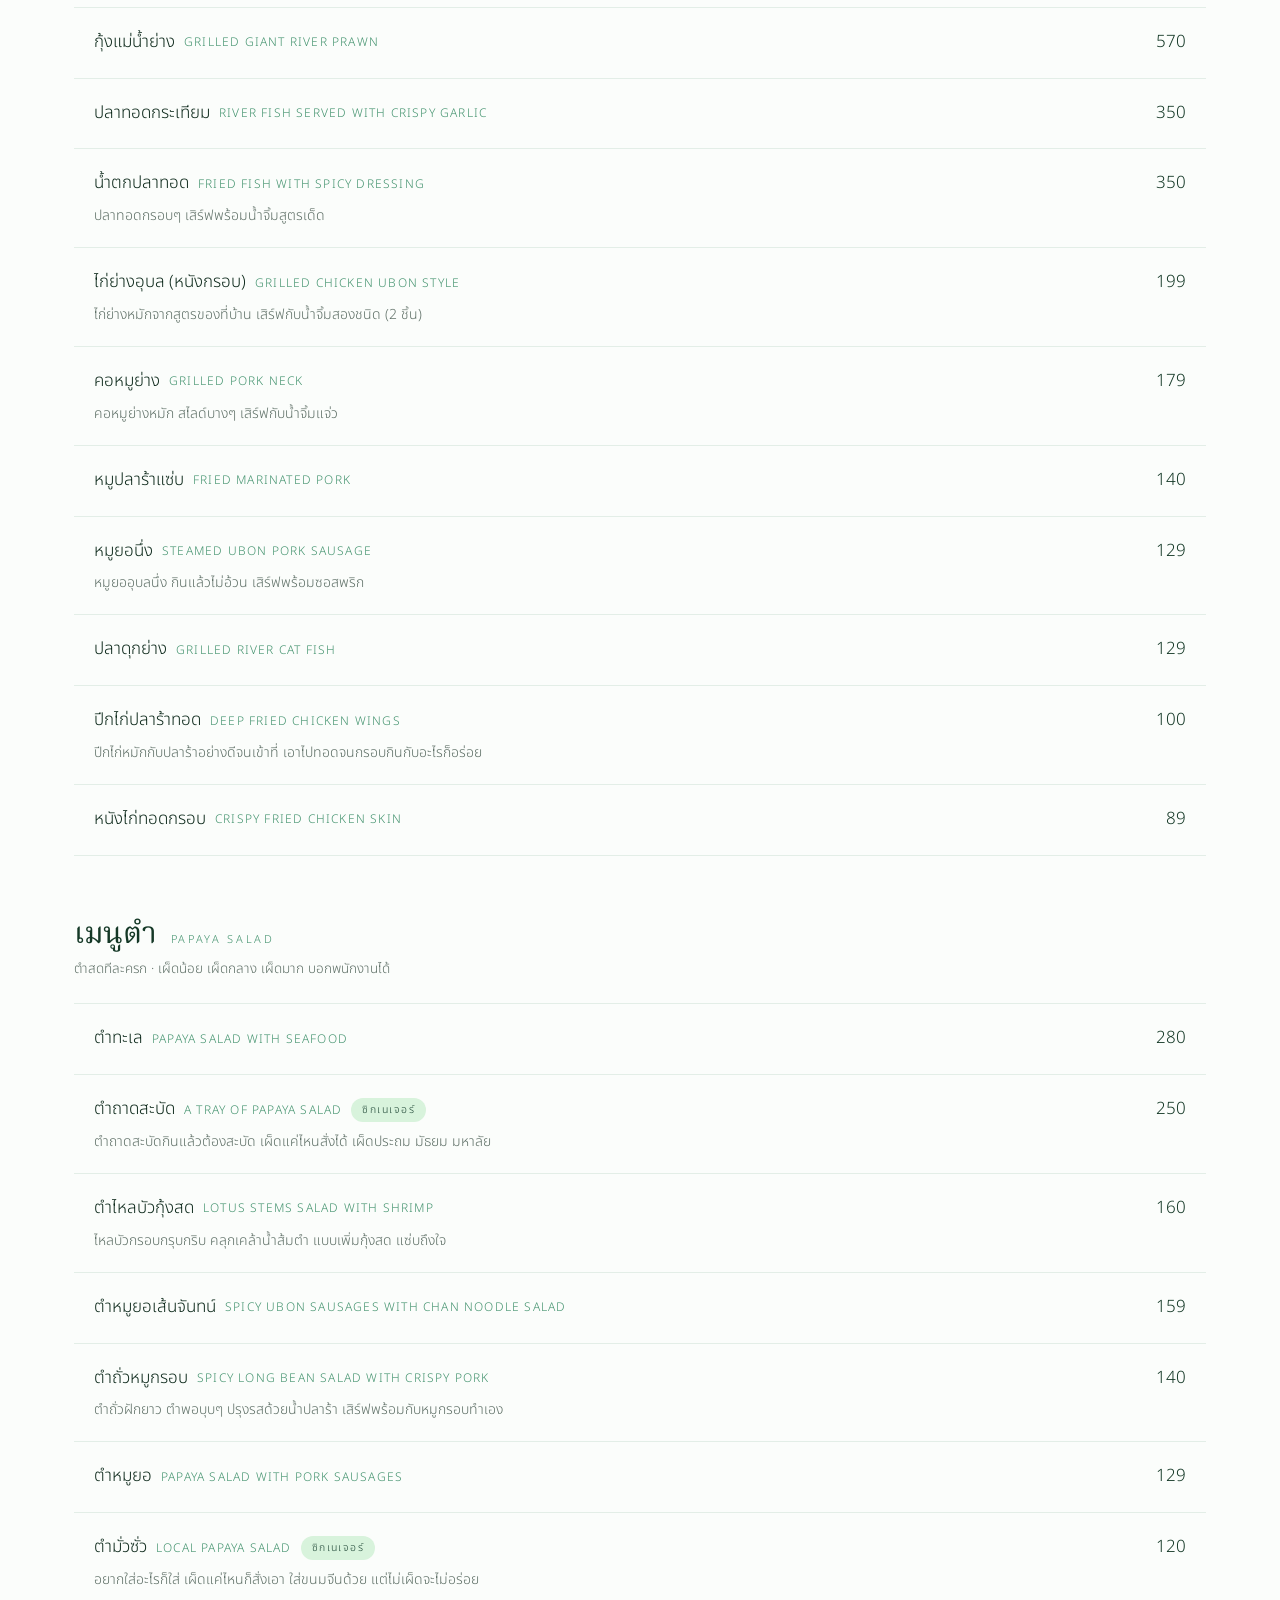
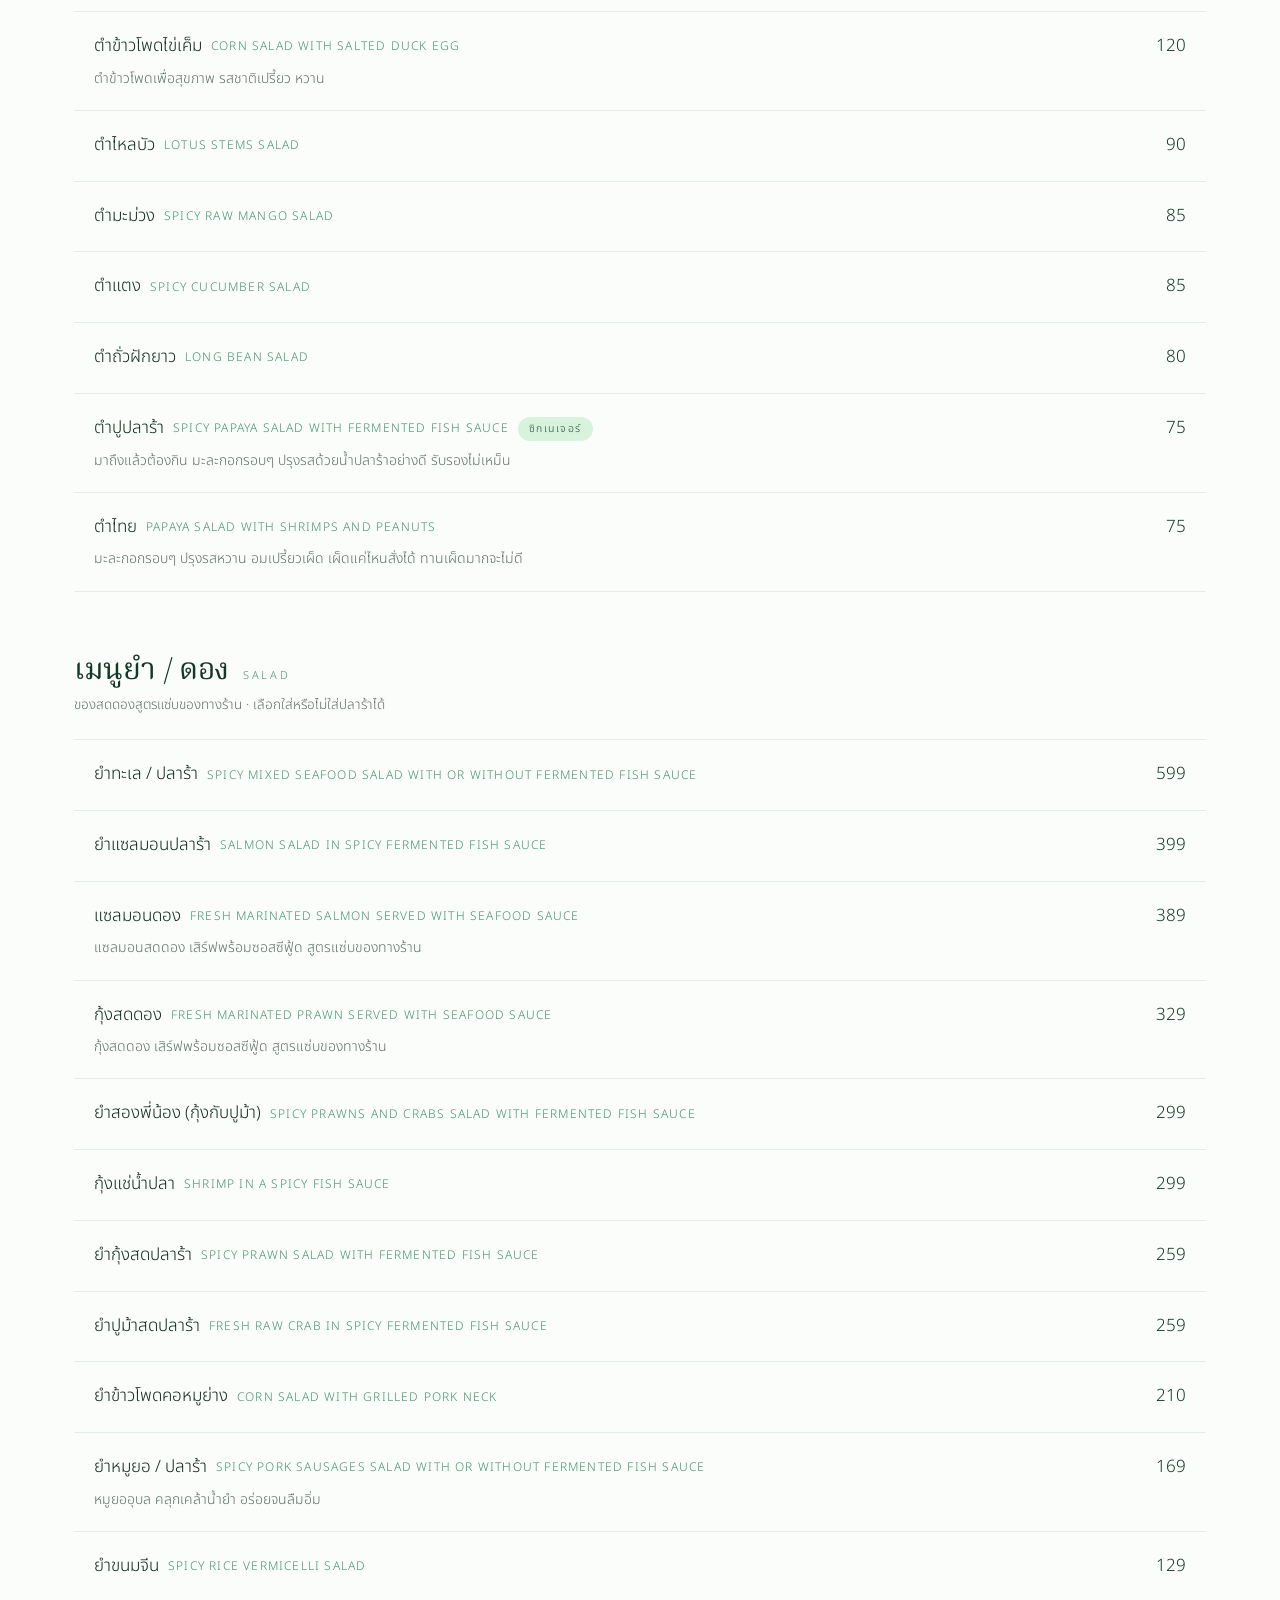
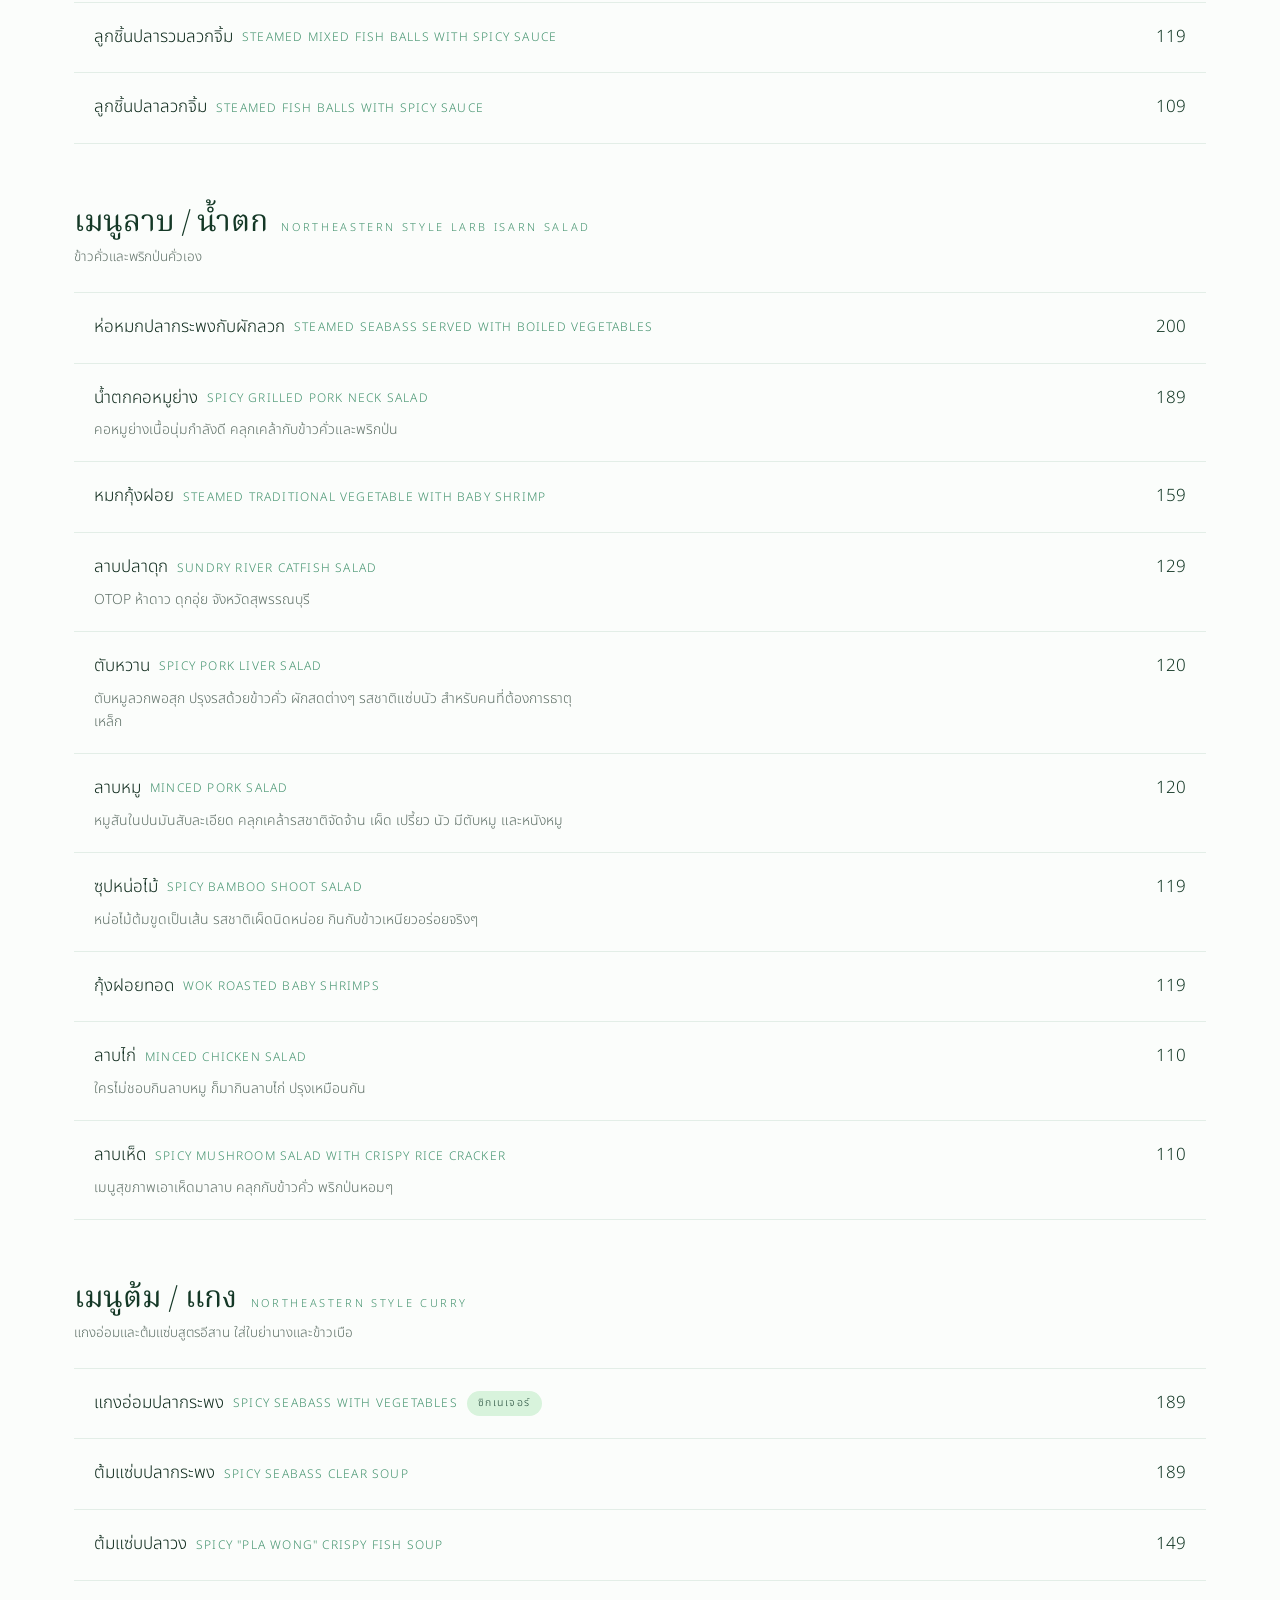
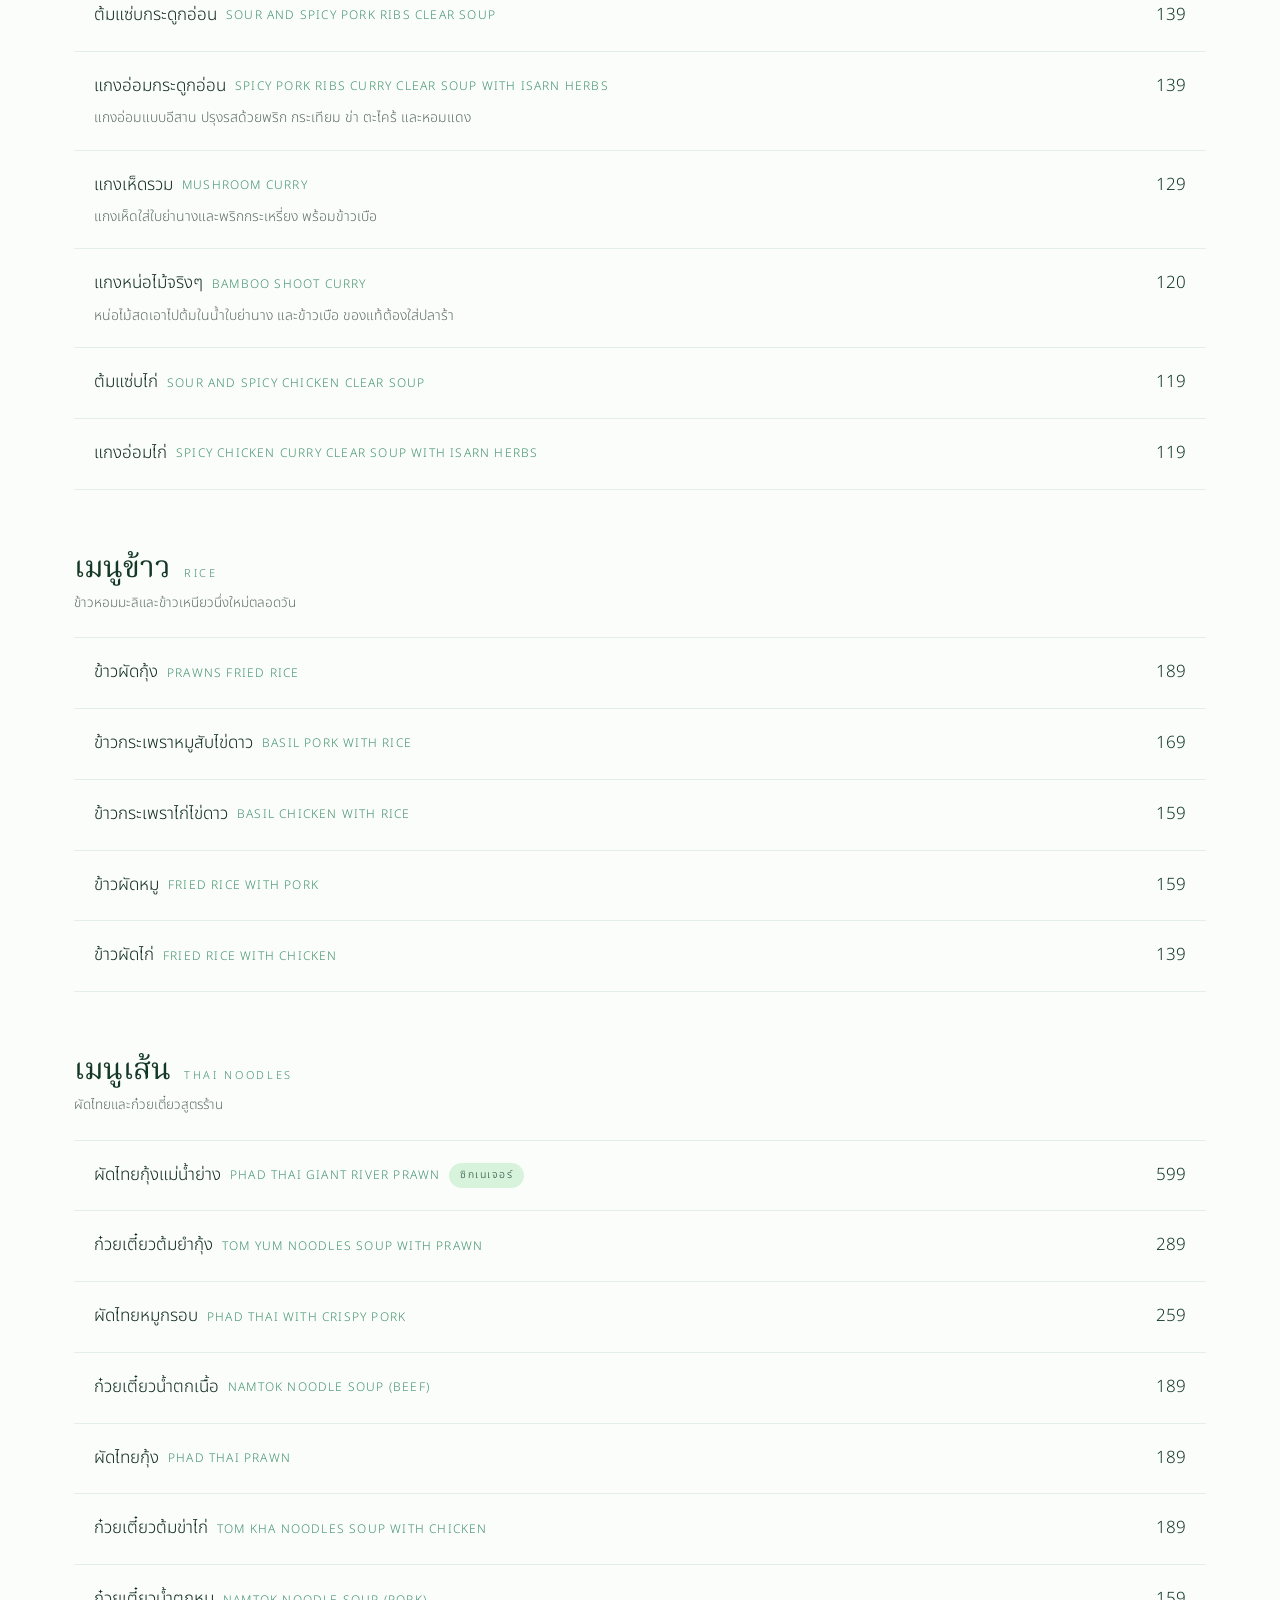
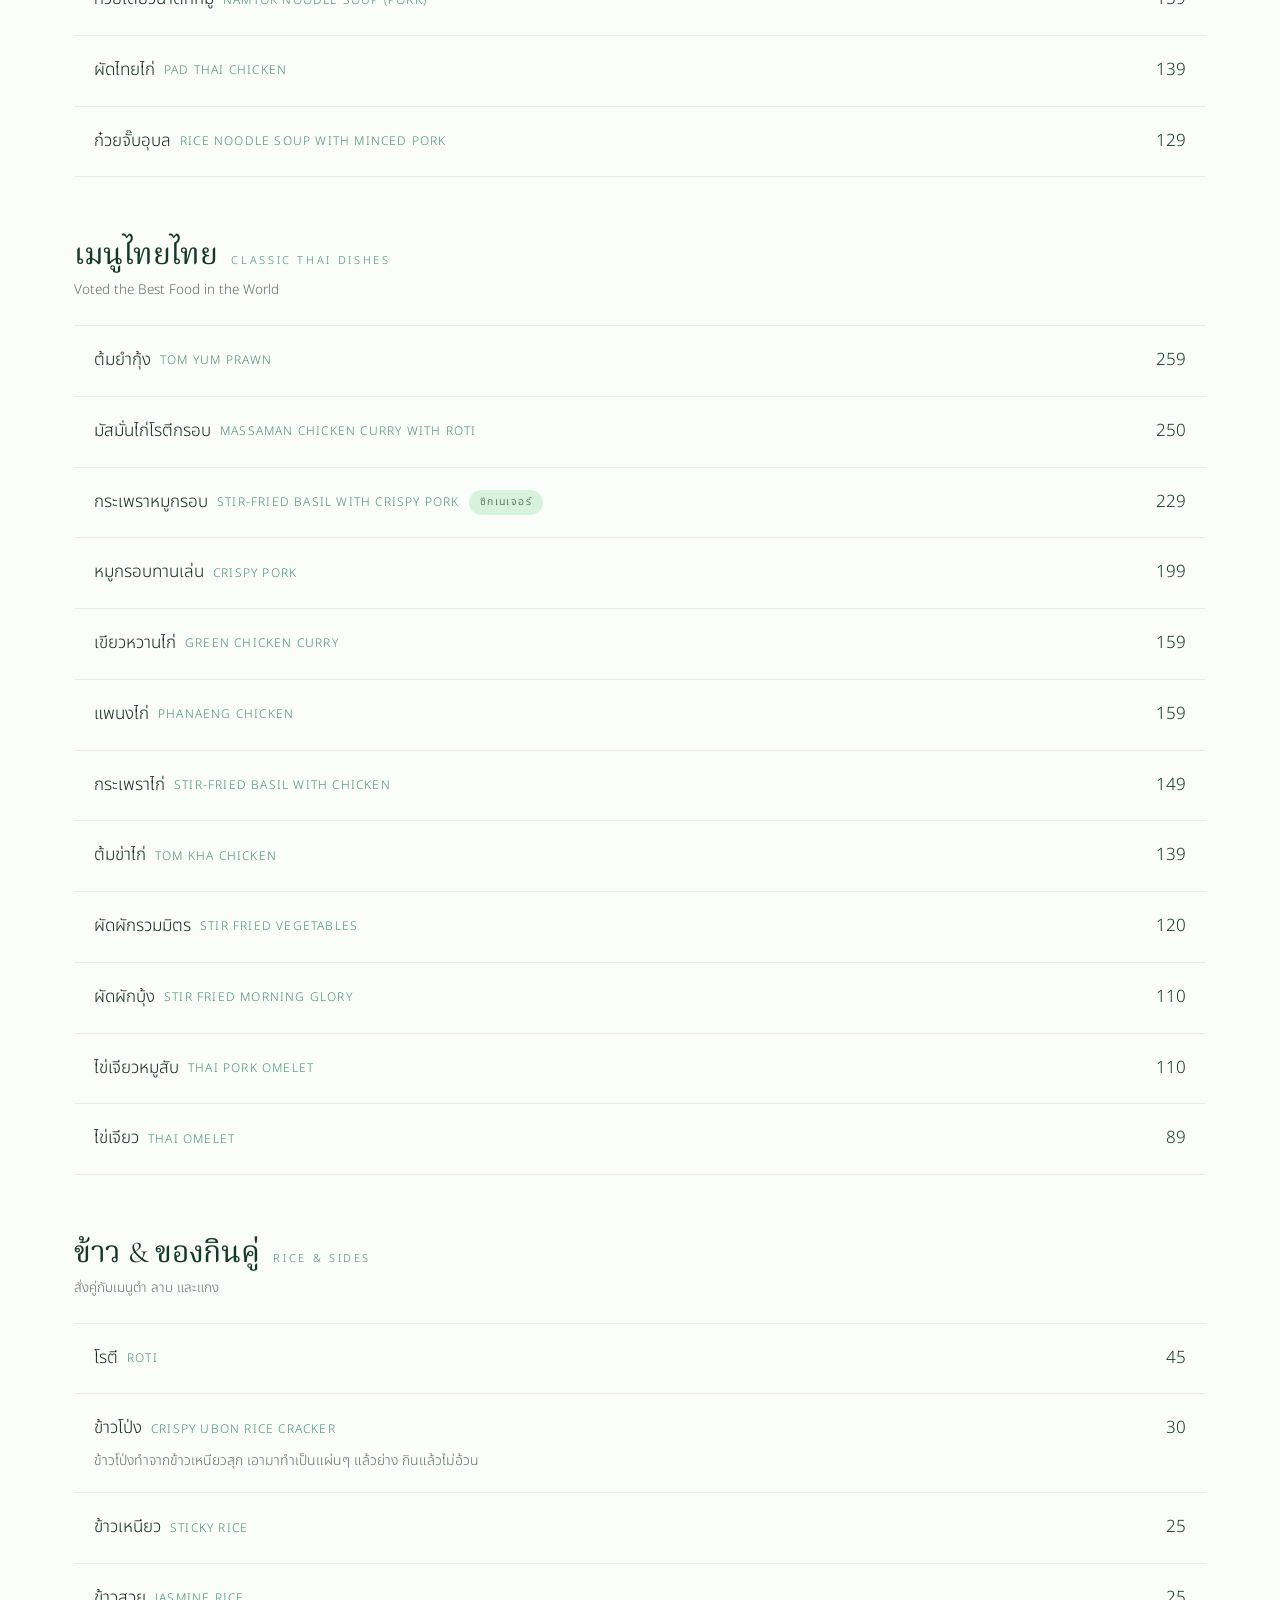
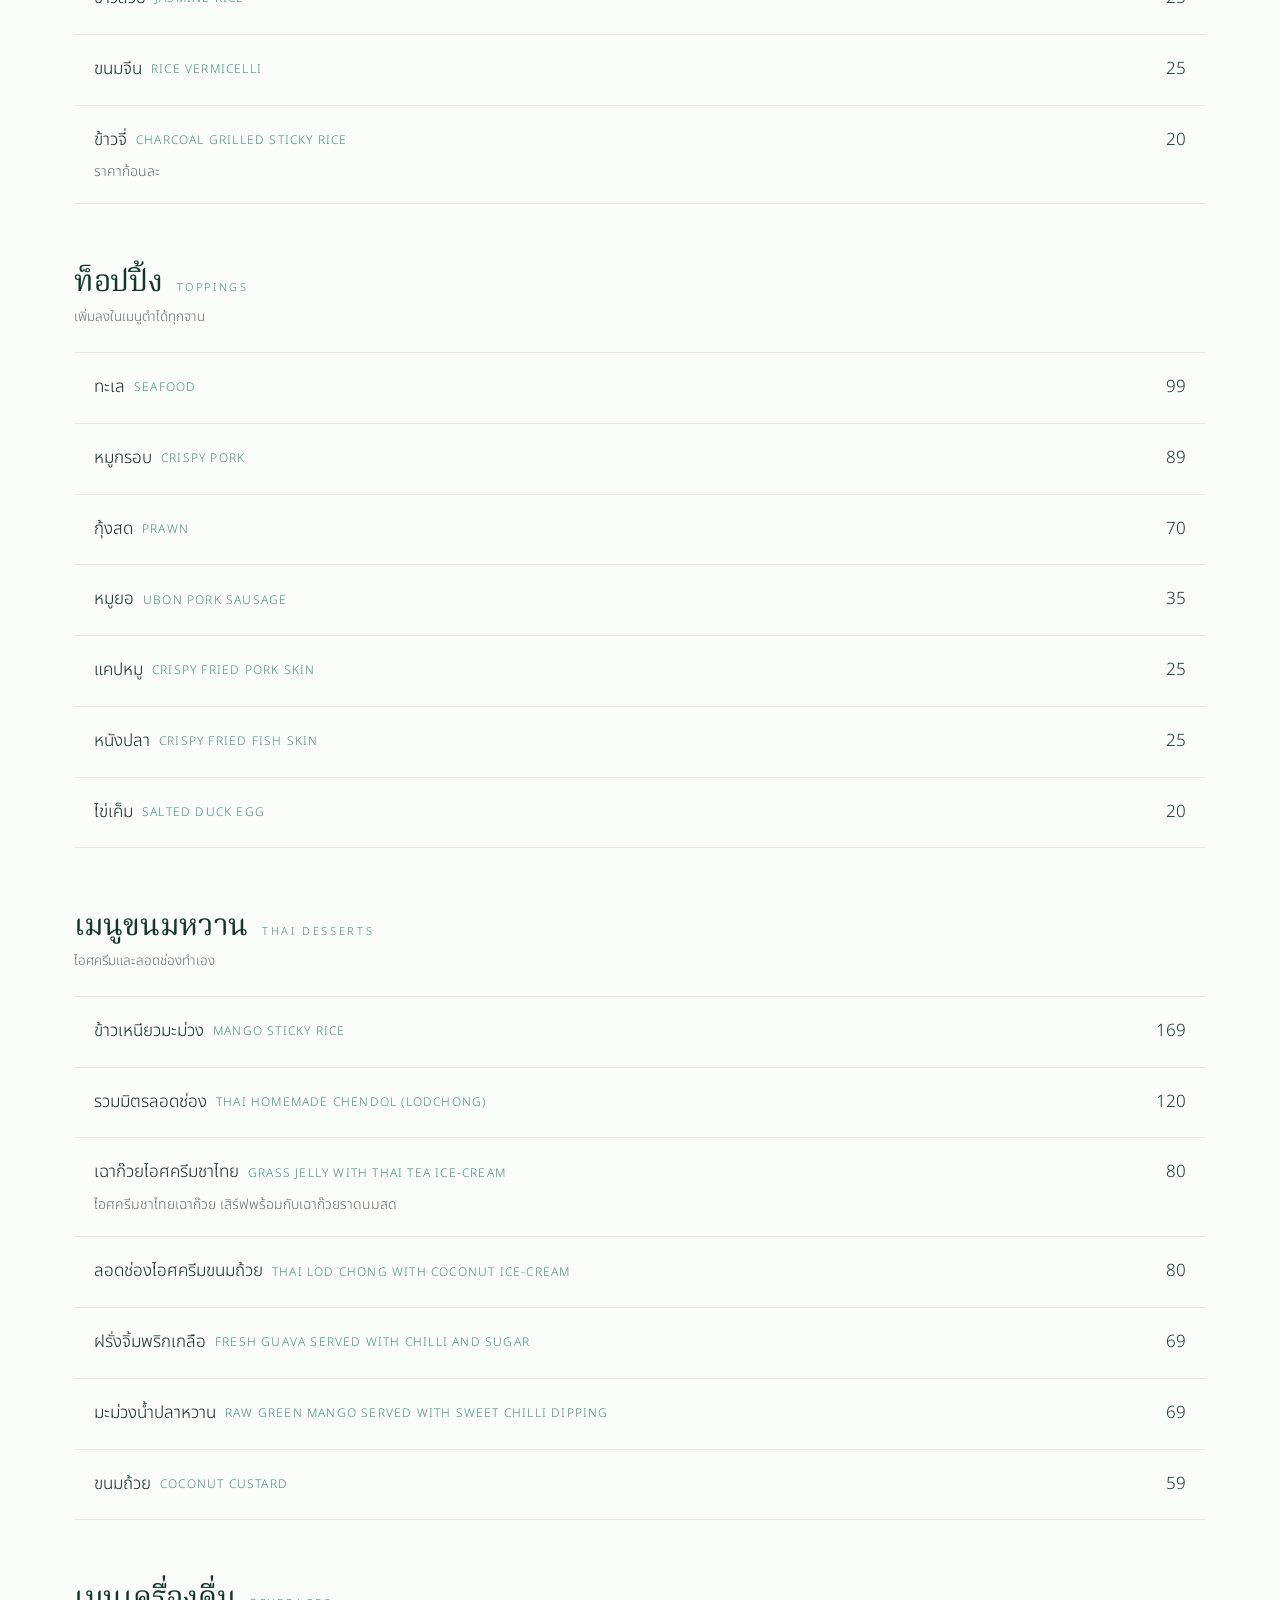
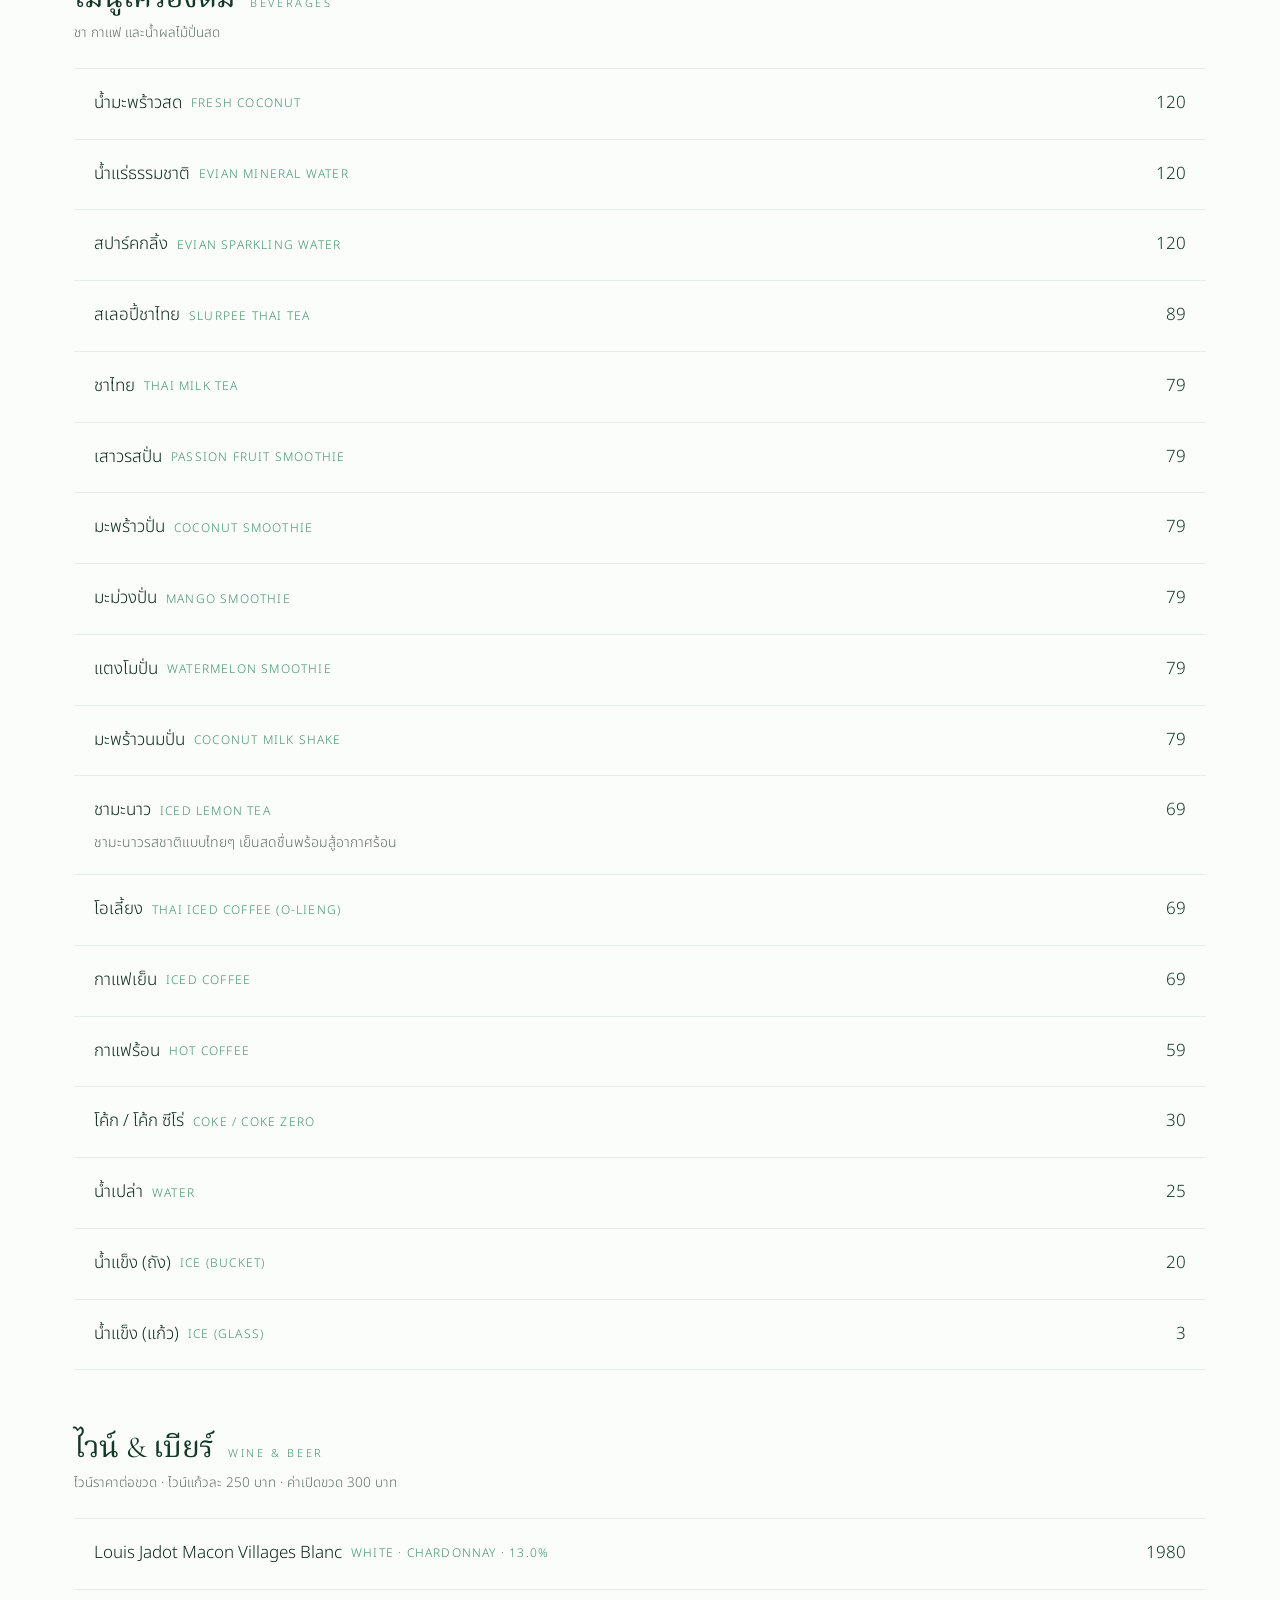
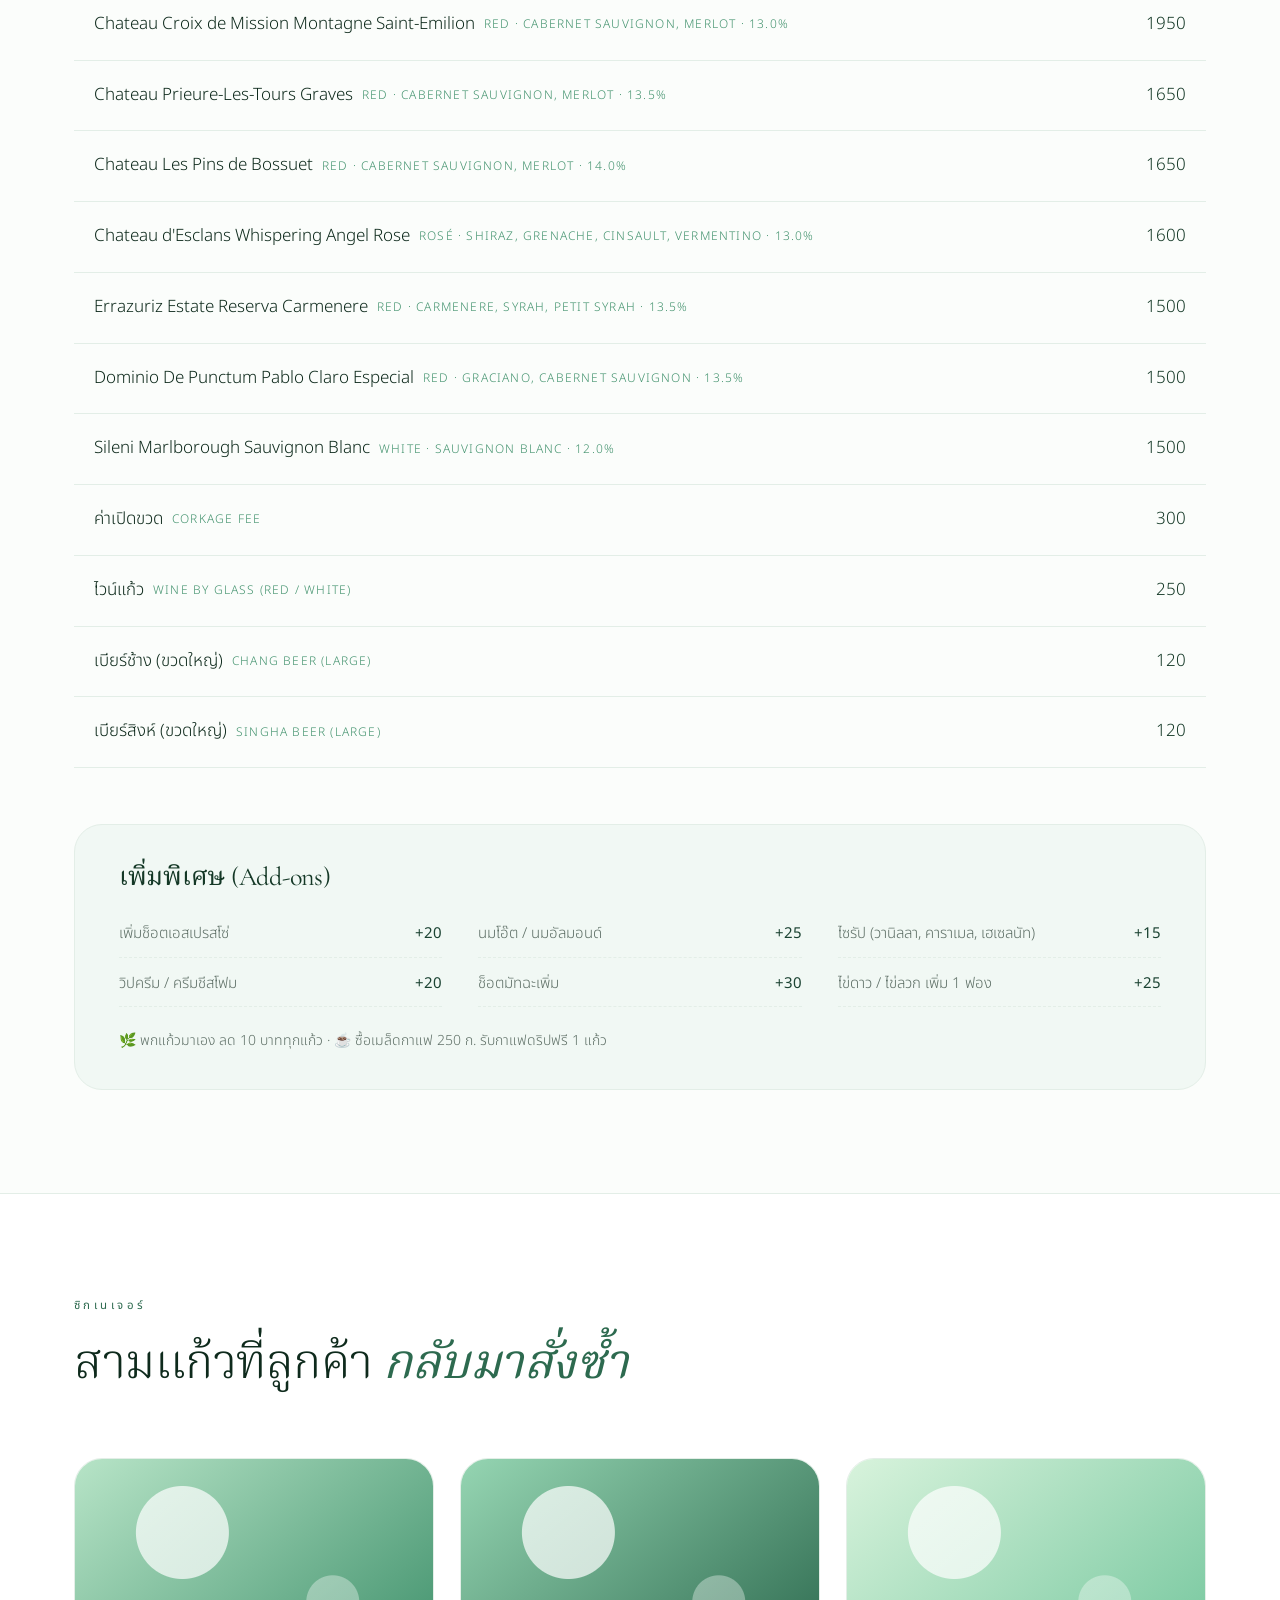
==== commit dfe5670d: "Replace menu with Plara Der Isaan restaurant menu - menu-data.js rebuilt from the real 29-page menu " ====
--- a/index.html
+++ b/index.html
@@ -255,7 +255,7 @@
     <div class="section-head reveal">
       <p class="eyebrow">เมนู</p>
       <h2>ทุกอย่างที่เรา<span class="ital"> ตั้งใจทำ</span></h2>
-      <p class="section-sub">ราคารวมภาษีแล้ว · เปลี่ยนเป็นนมโอ๊ต/อัลมอนด์ได้ทุกเมนู</p>
+      <p class="section-sub">ราคาเป็นบาท · <strong>ราคาอาหารไม่มีค่าบริการ (No Service Charges)</strong> · เผ็ดน้อย เผ็ดกลาง เผ็ดมาก บอกพนักงานได้</p>
     </div>
 
     <div class="menu-toolbar reveal">
@@ -337,7 +337,7 @@
       <p class="section-sub">เพดานสูง 4 เมตร แสงธรรมชาติทั้งวัน และต้นไม้จริงกว่า 40 กระถาง</p>
     </div>
     <div class="gallery">
-      <figure class="g g1 reveal"><div class="g-art g-window" aria-hidden="true"></div><figcaption>โซนริมหน้าต่าง · ชั้น 1</figcaption></figure>
+      <figure class="g g1 reveal"><img class="g-art g-photo" src="assets/isan-restaurant.jpg" alt="บรรยากาศภายในร้าน โซนโต๊ะยาวและครัวเปิด" loading="lazy" width="1600" height="900"><figcaption>โซนโต๊ะยาว · ครัวเปิดหน้าร้าน</figcaption></figure>
       <figure class="g g2 reveal"><div class="g-art g-bar" aria-hidden="true"></div><figcaption>บาร์กาแฟ · ที่นั่งเคาน์เตอร์ 8 ที่</figcaption></figure>
       <figure class="g g3 reveal"><div class="g-art g-plant" aria-hidden="true"></div><figcaption>สวนหลังร้าน · พาสัตว์เลี้ยงได้</figcaption></figure>
       <figure class="g g4 reveal"><div class="g-art g-quiet" aria-hidden="true"></div><figcaption>โซนเงียบ · ชั้นลอย</figcaption></figure>
--- a/styles.css
+++ b/styles.css
@@ -300,6 +300,7 @@
 .g2 { grid-column: span 2; }
 .g3, .g4 { grid-column: span 1; }
 .g-art { position: absolute; inset: 0; transition: transform .6s ease; }
+.g-photo { width: 100%; height: 100%; object-fit: cover; display: block; }
 .g:hover .g-art { transform: scale(1.05); }
 .g figcaption {
   position: absolute; left: 0; right: 0; bottom: 0; z-index: 2;
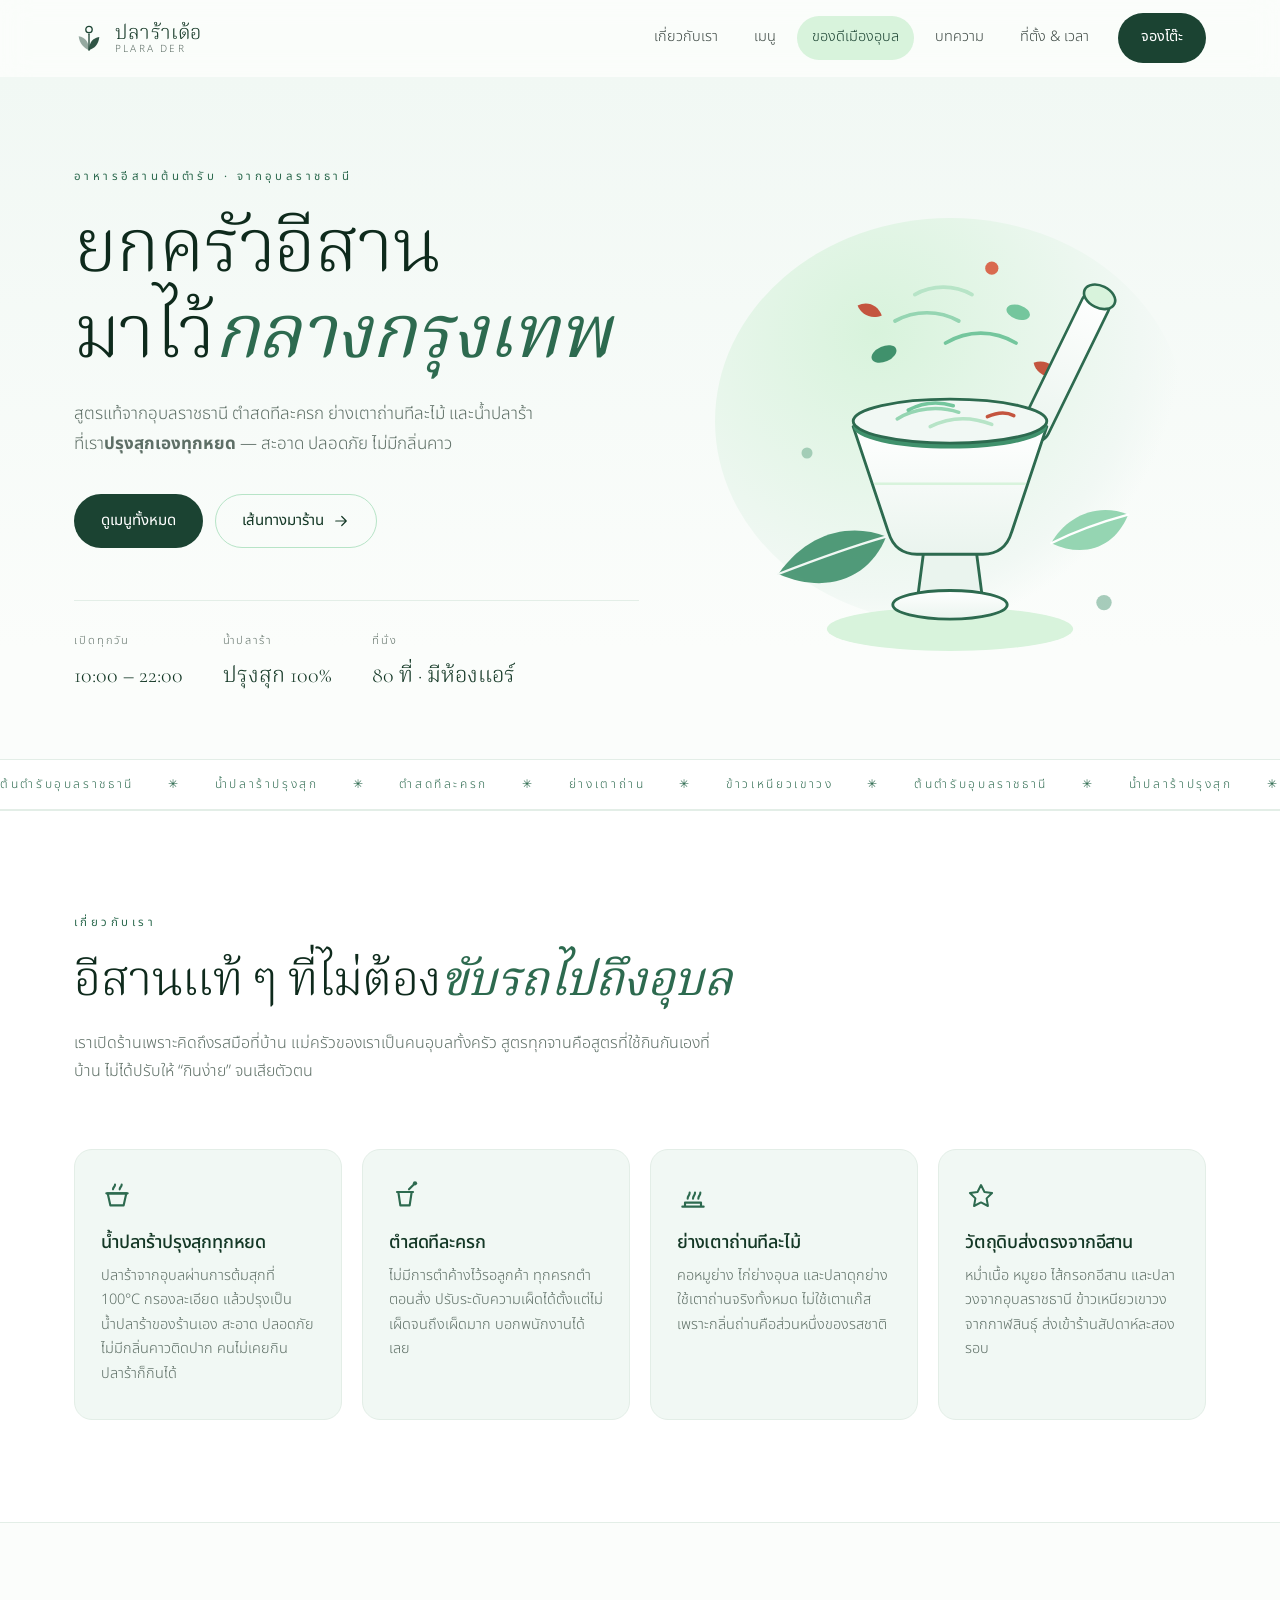
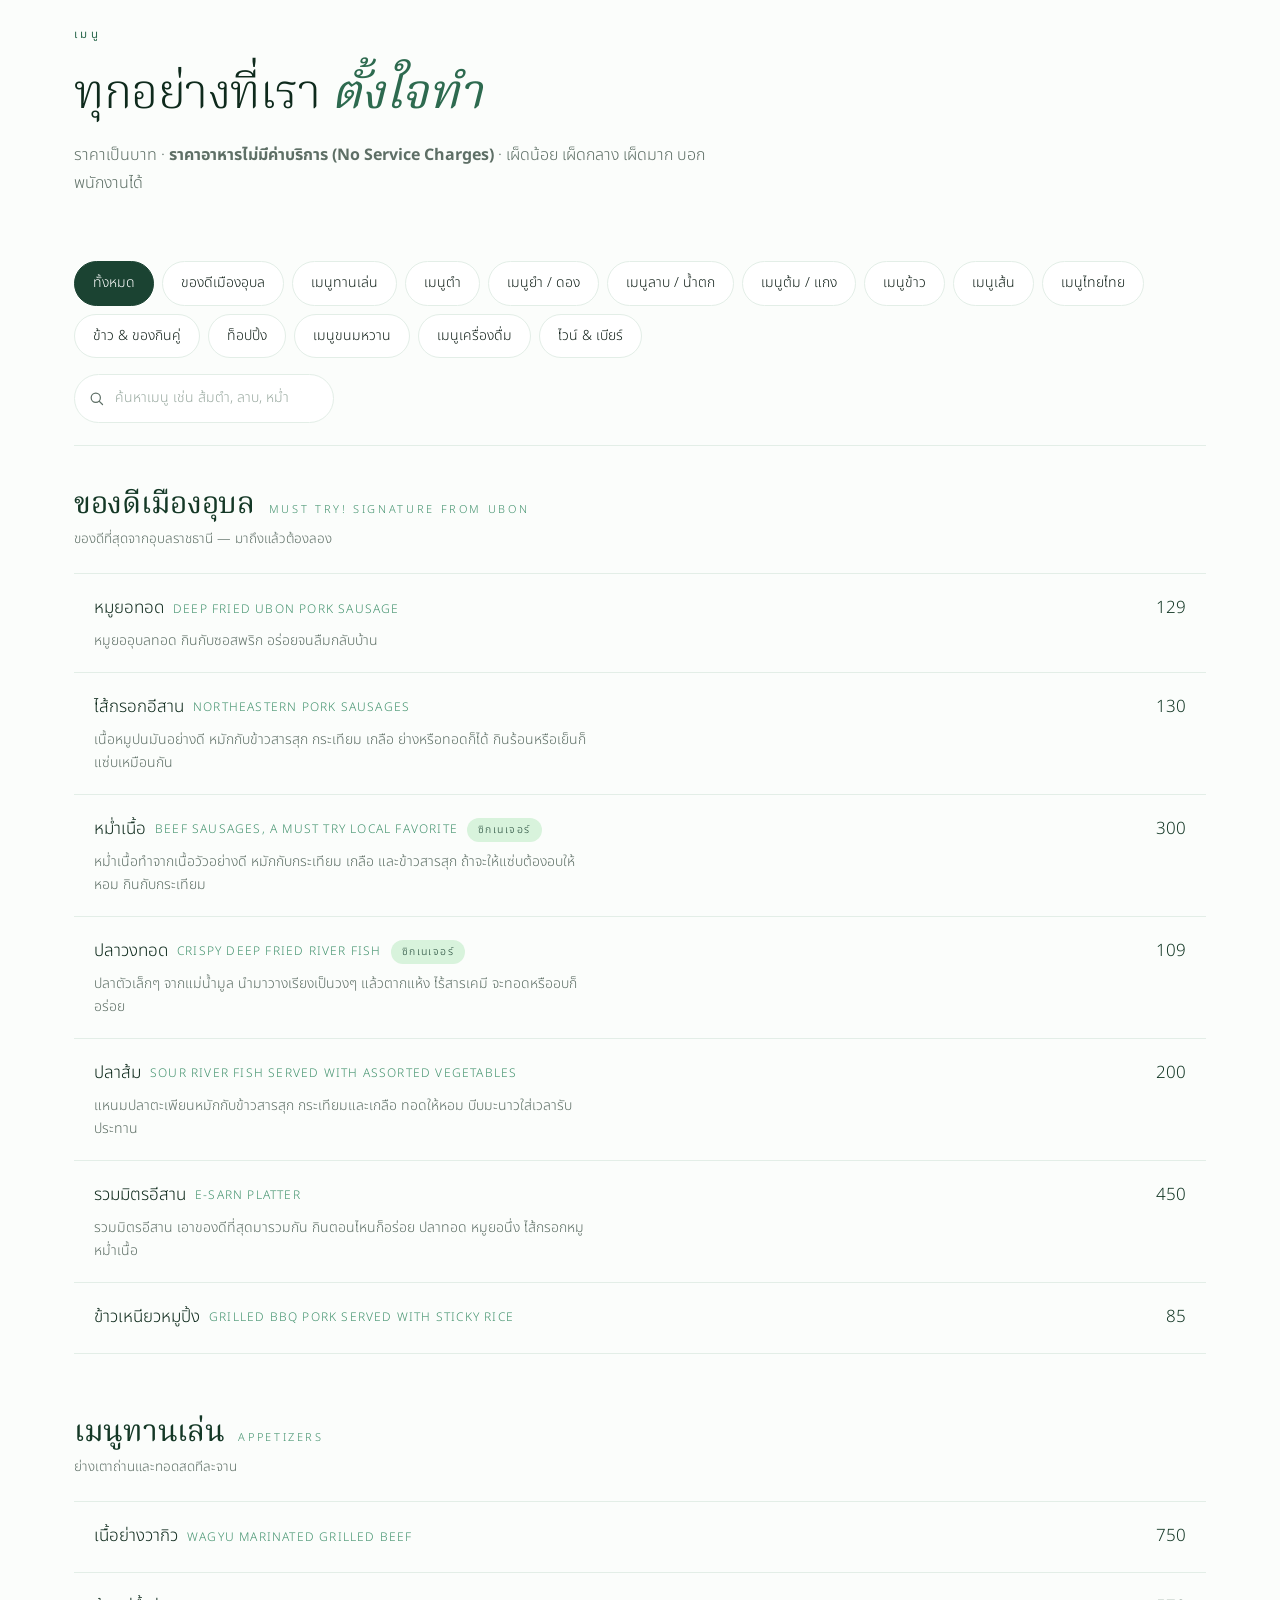
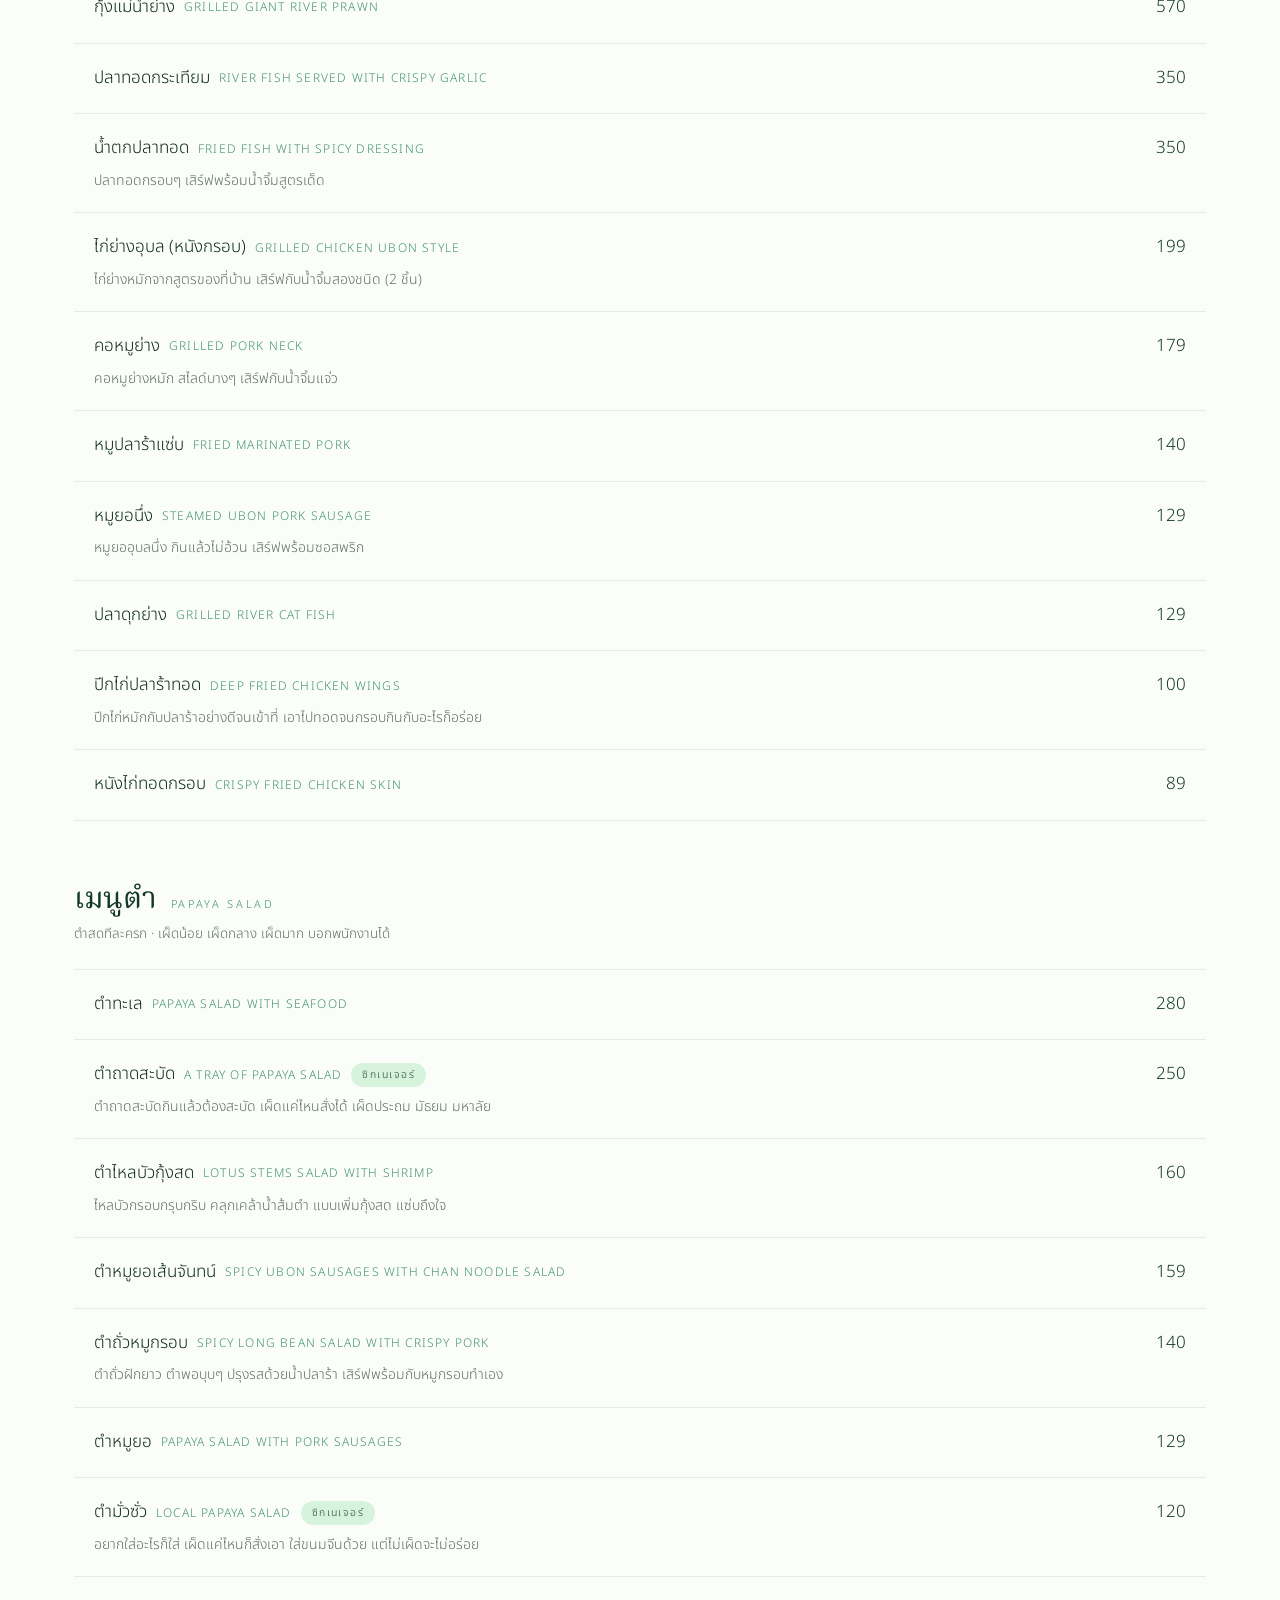
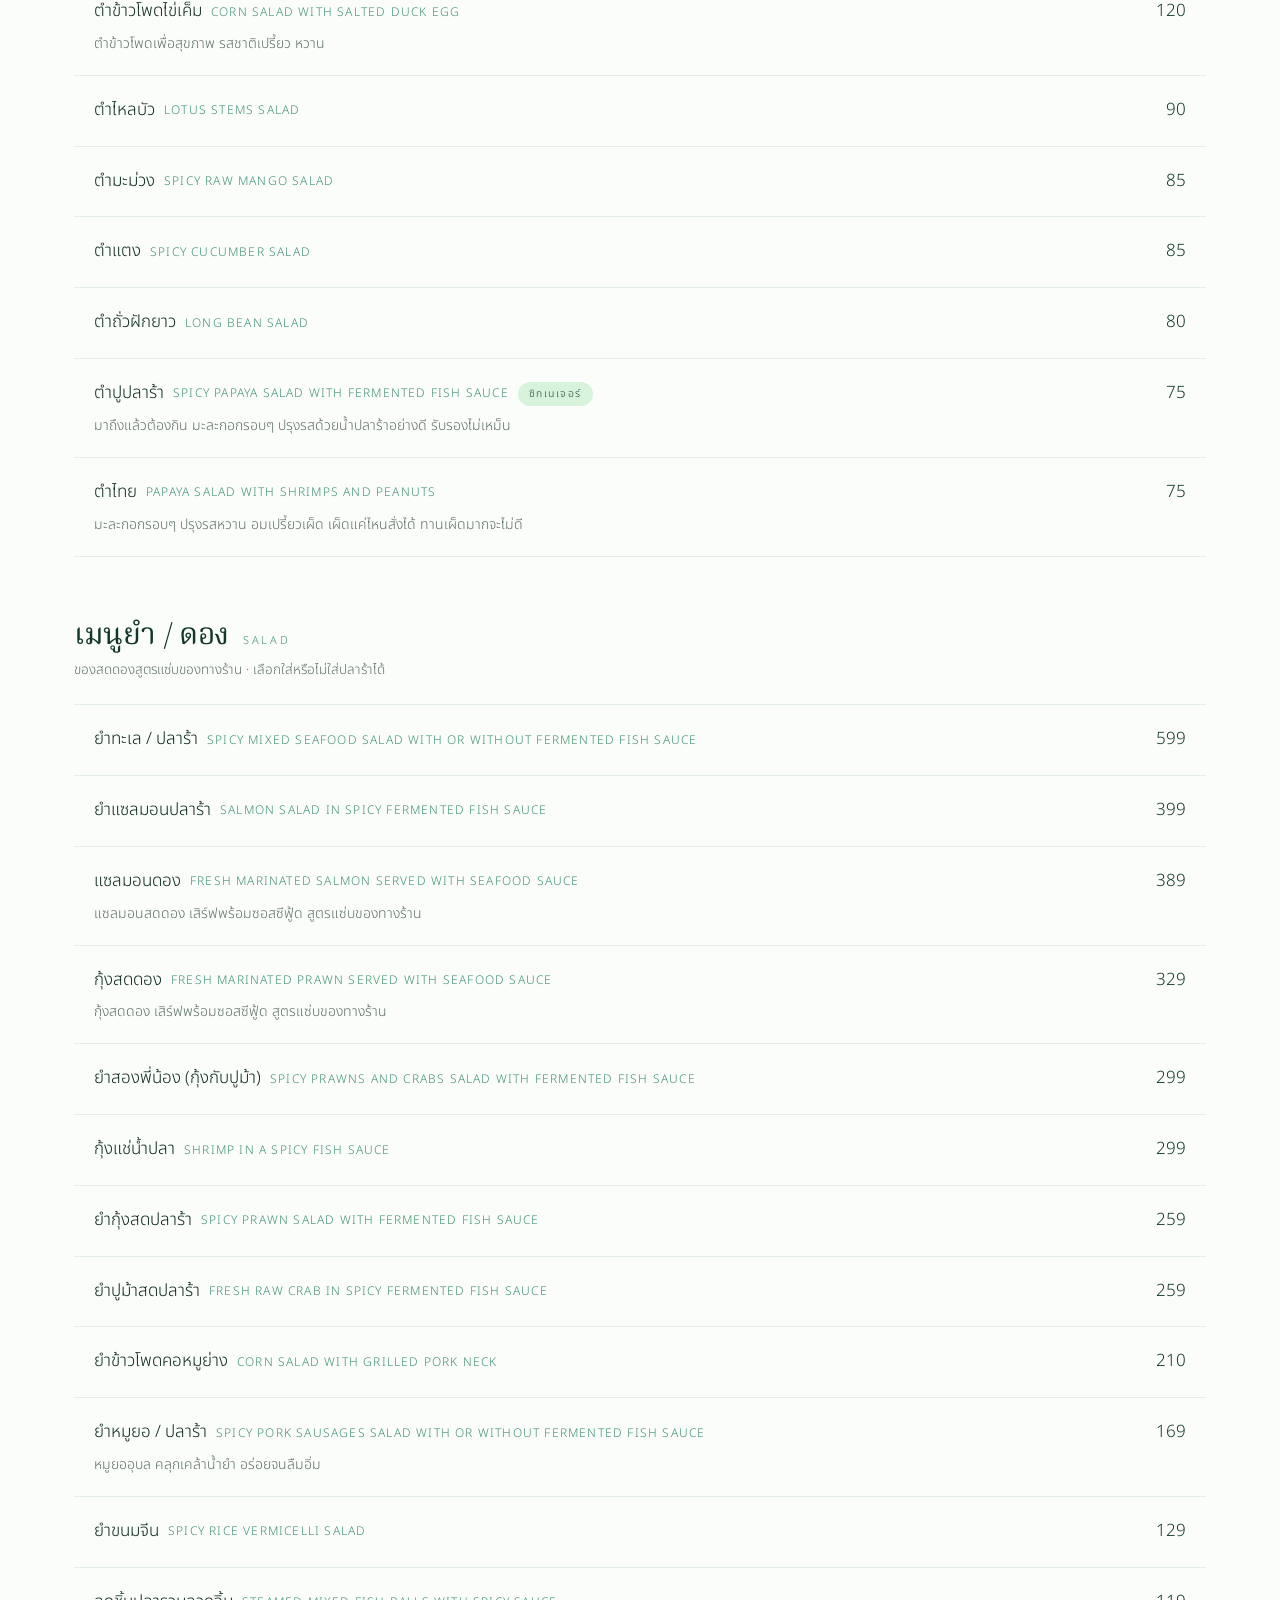
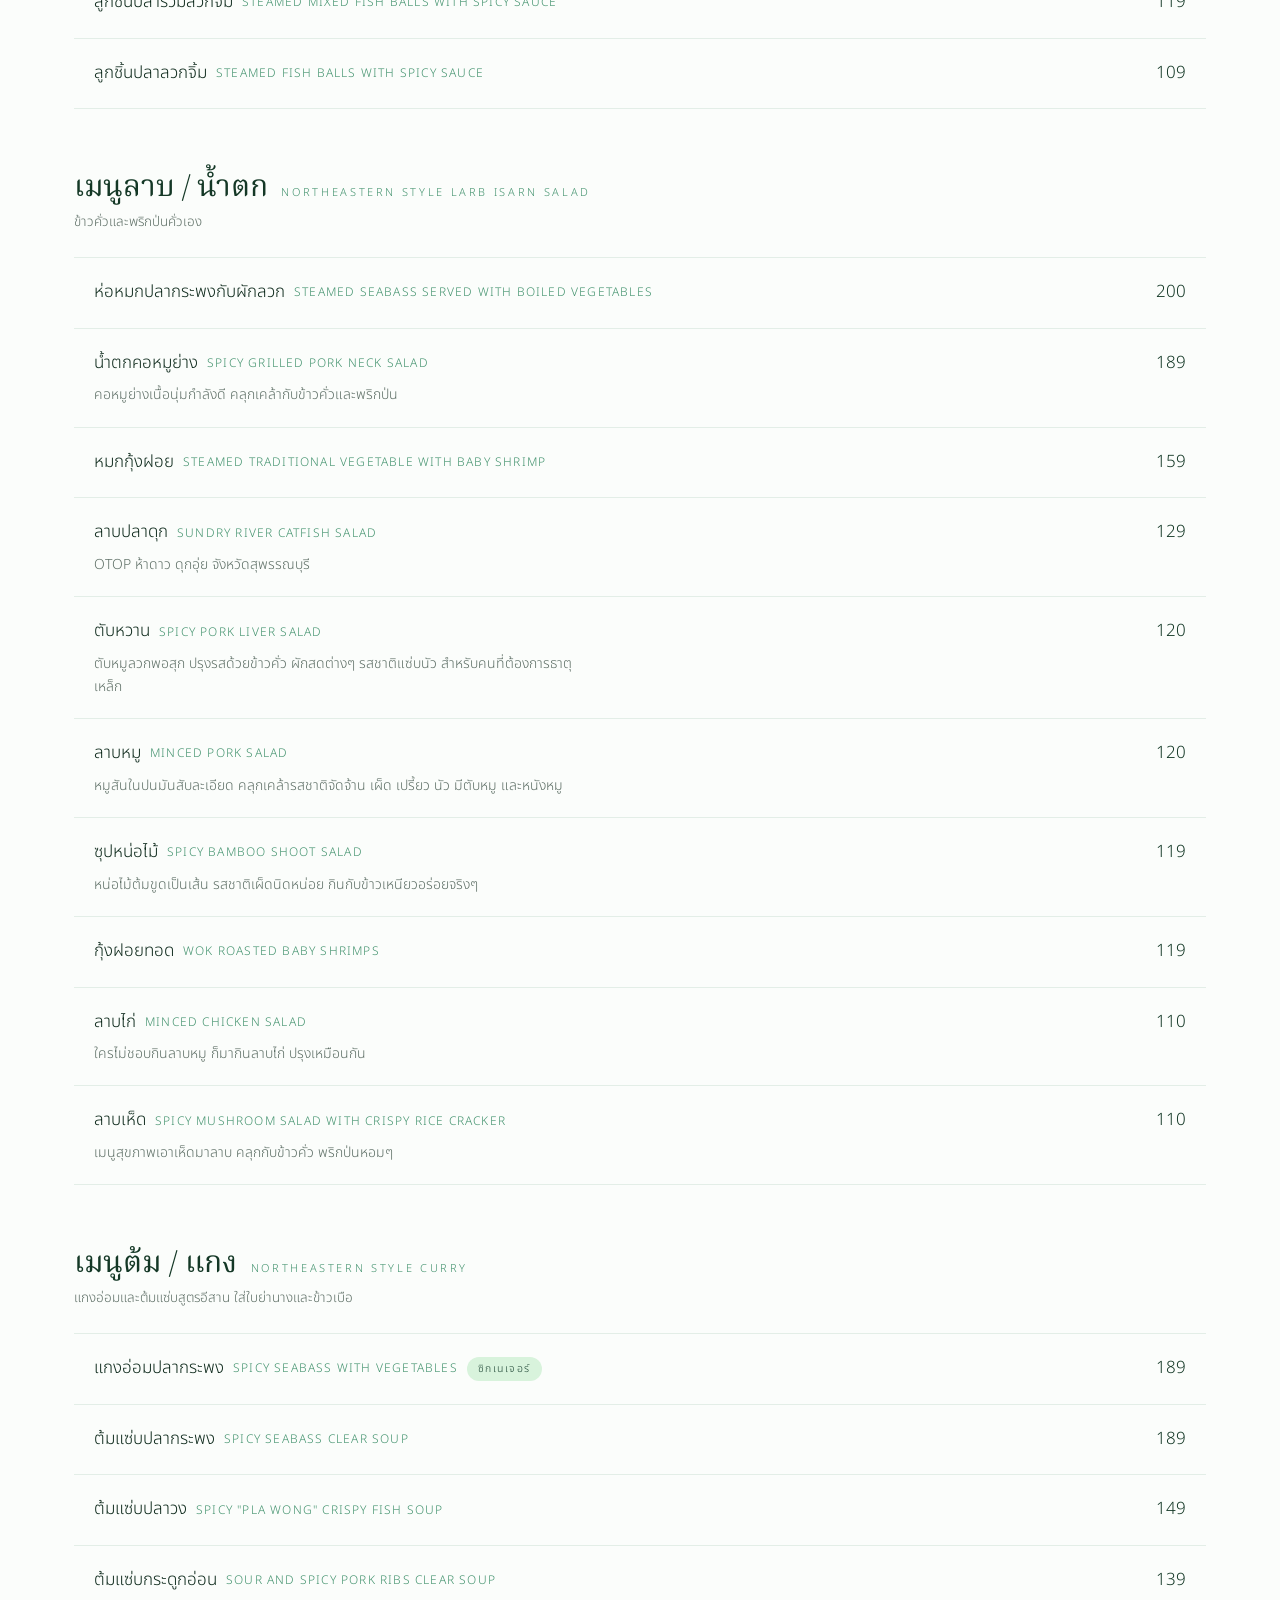
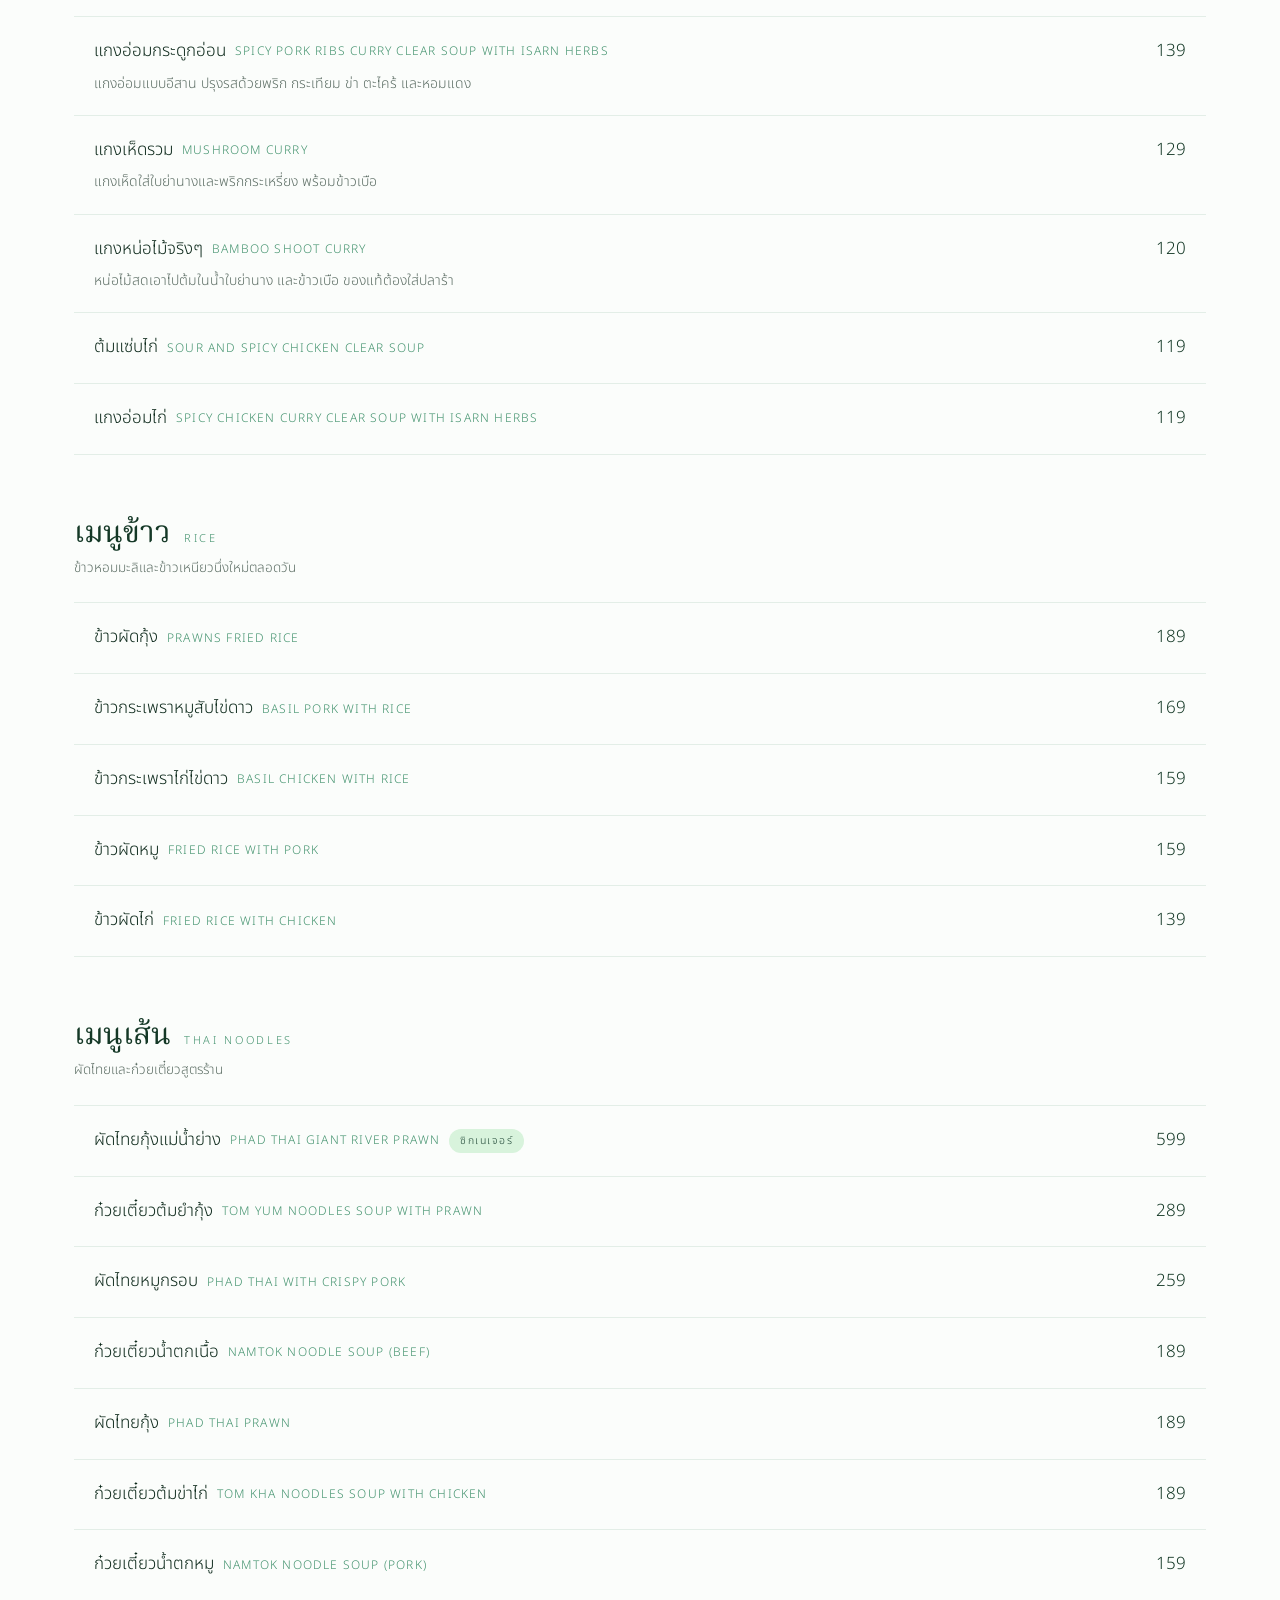
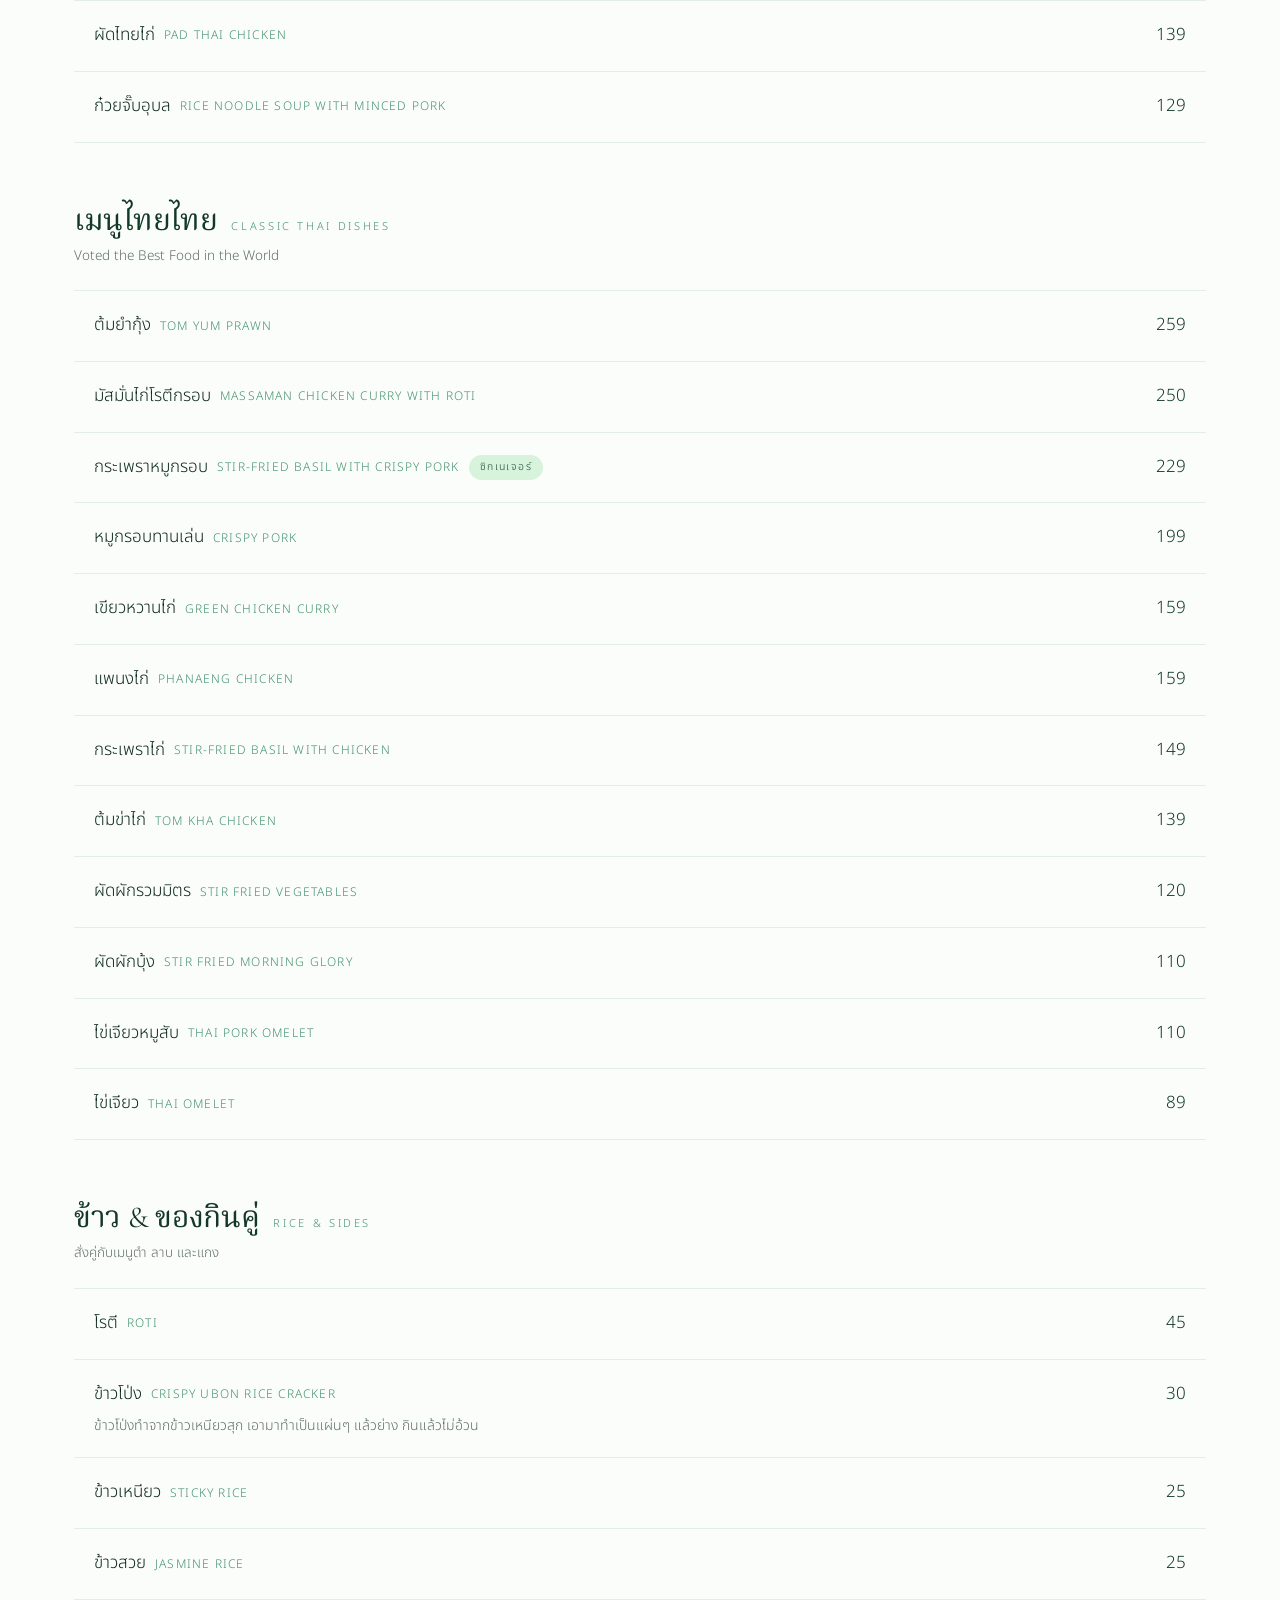
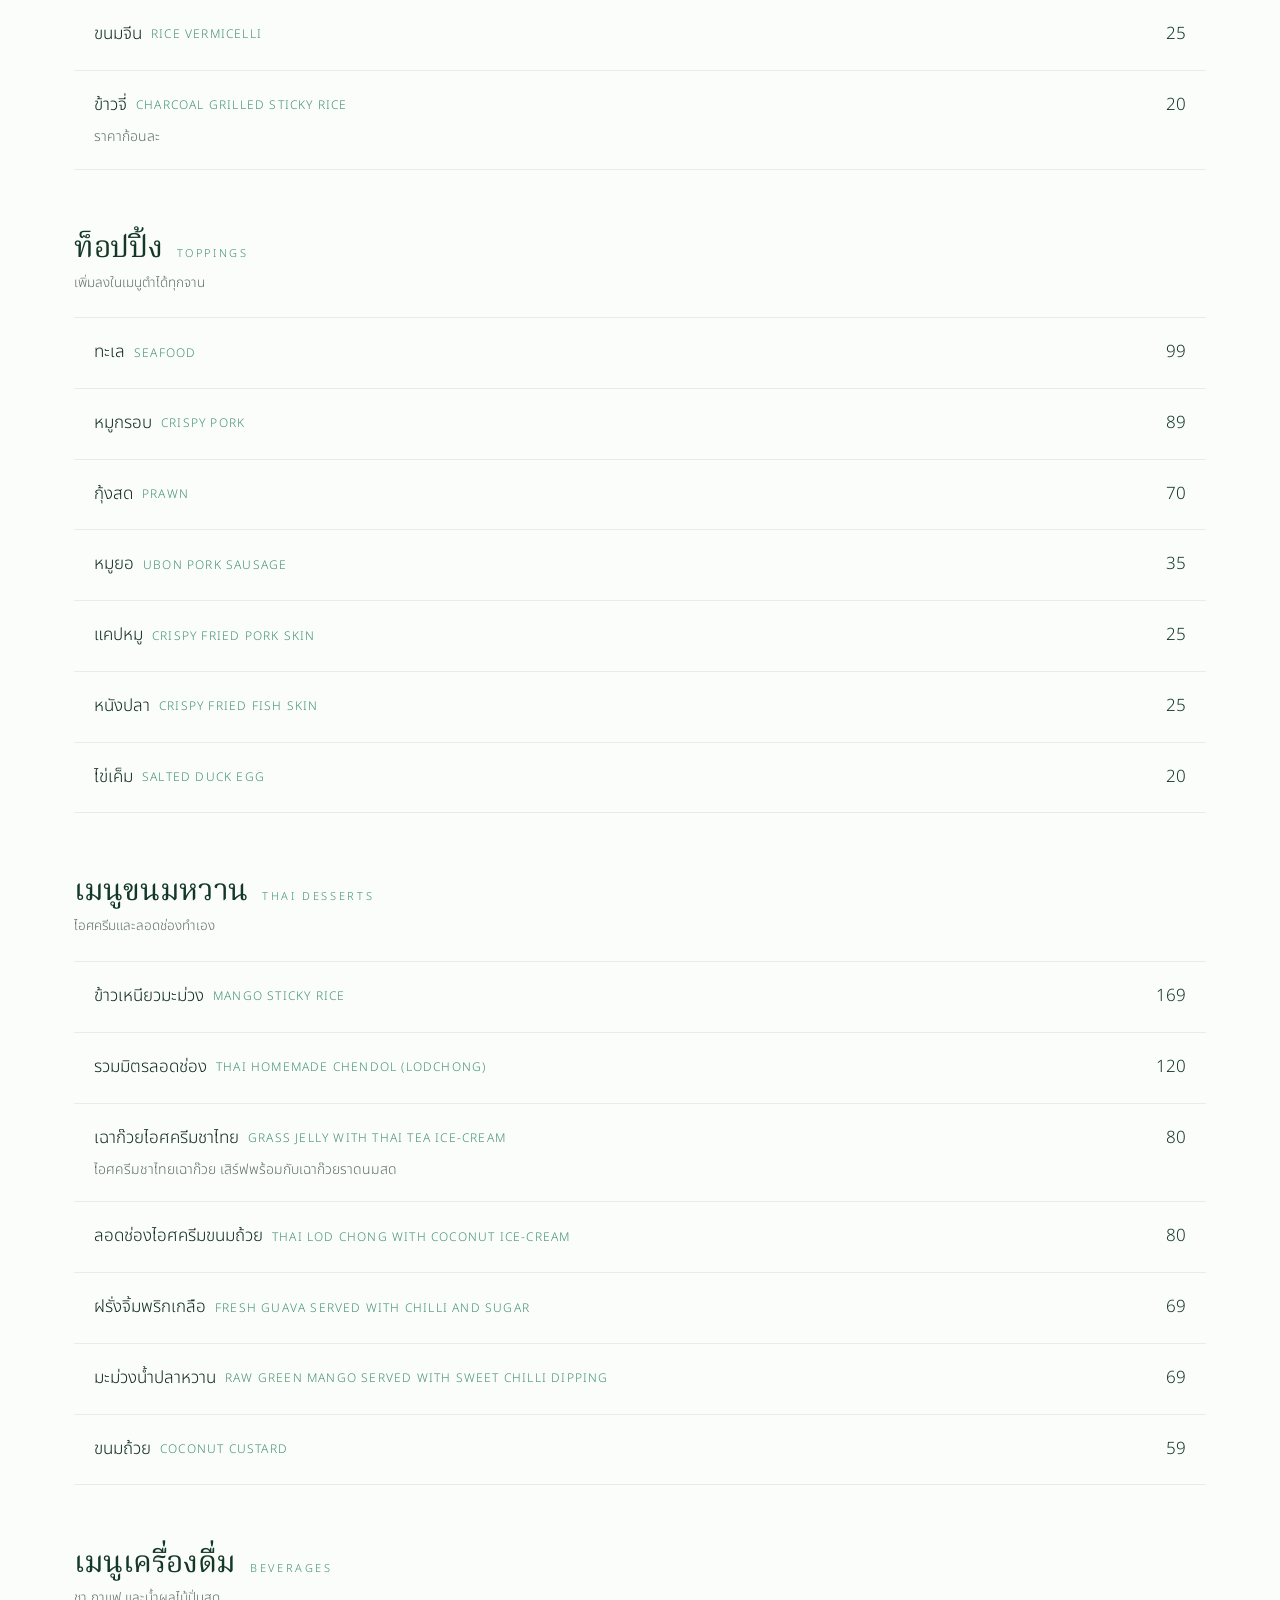
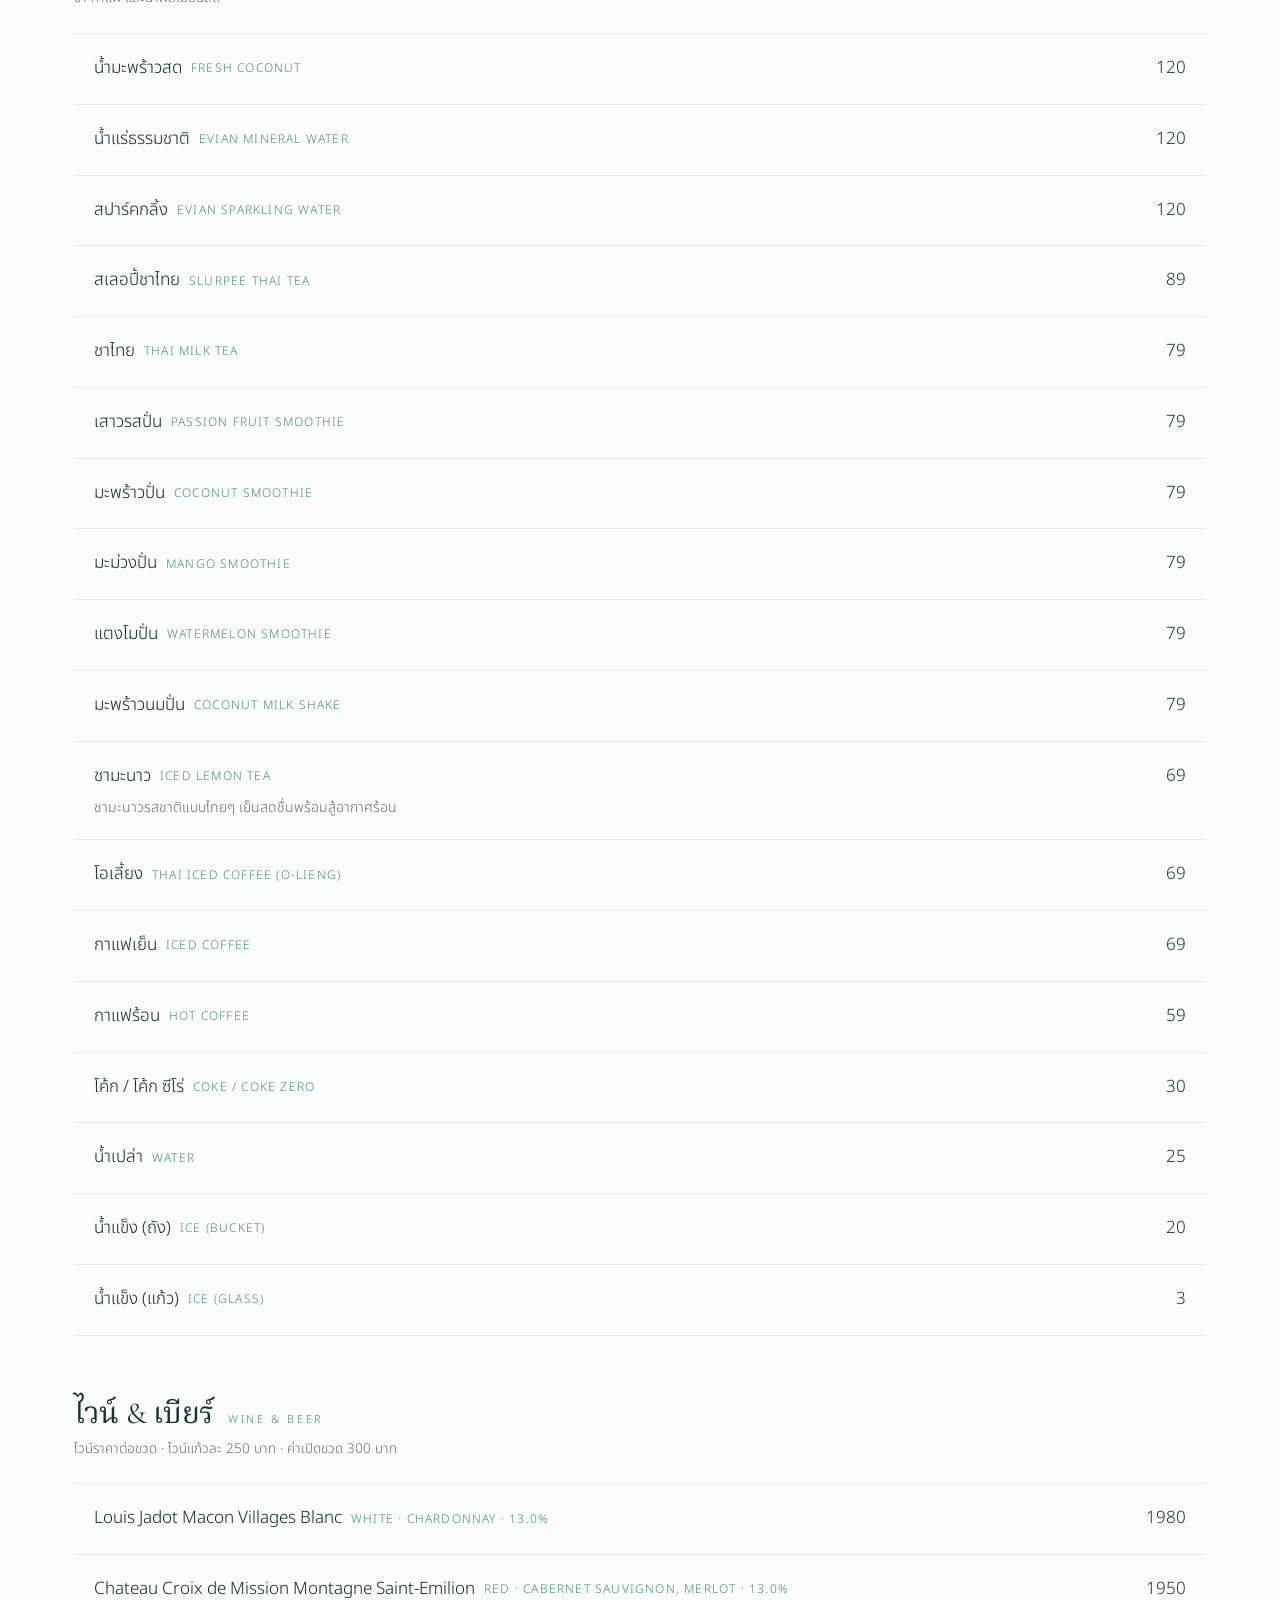
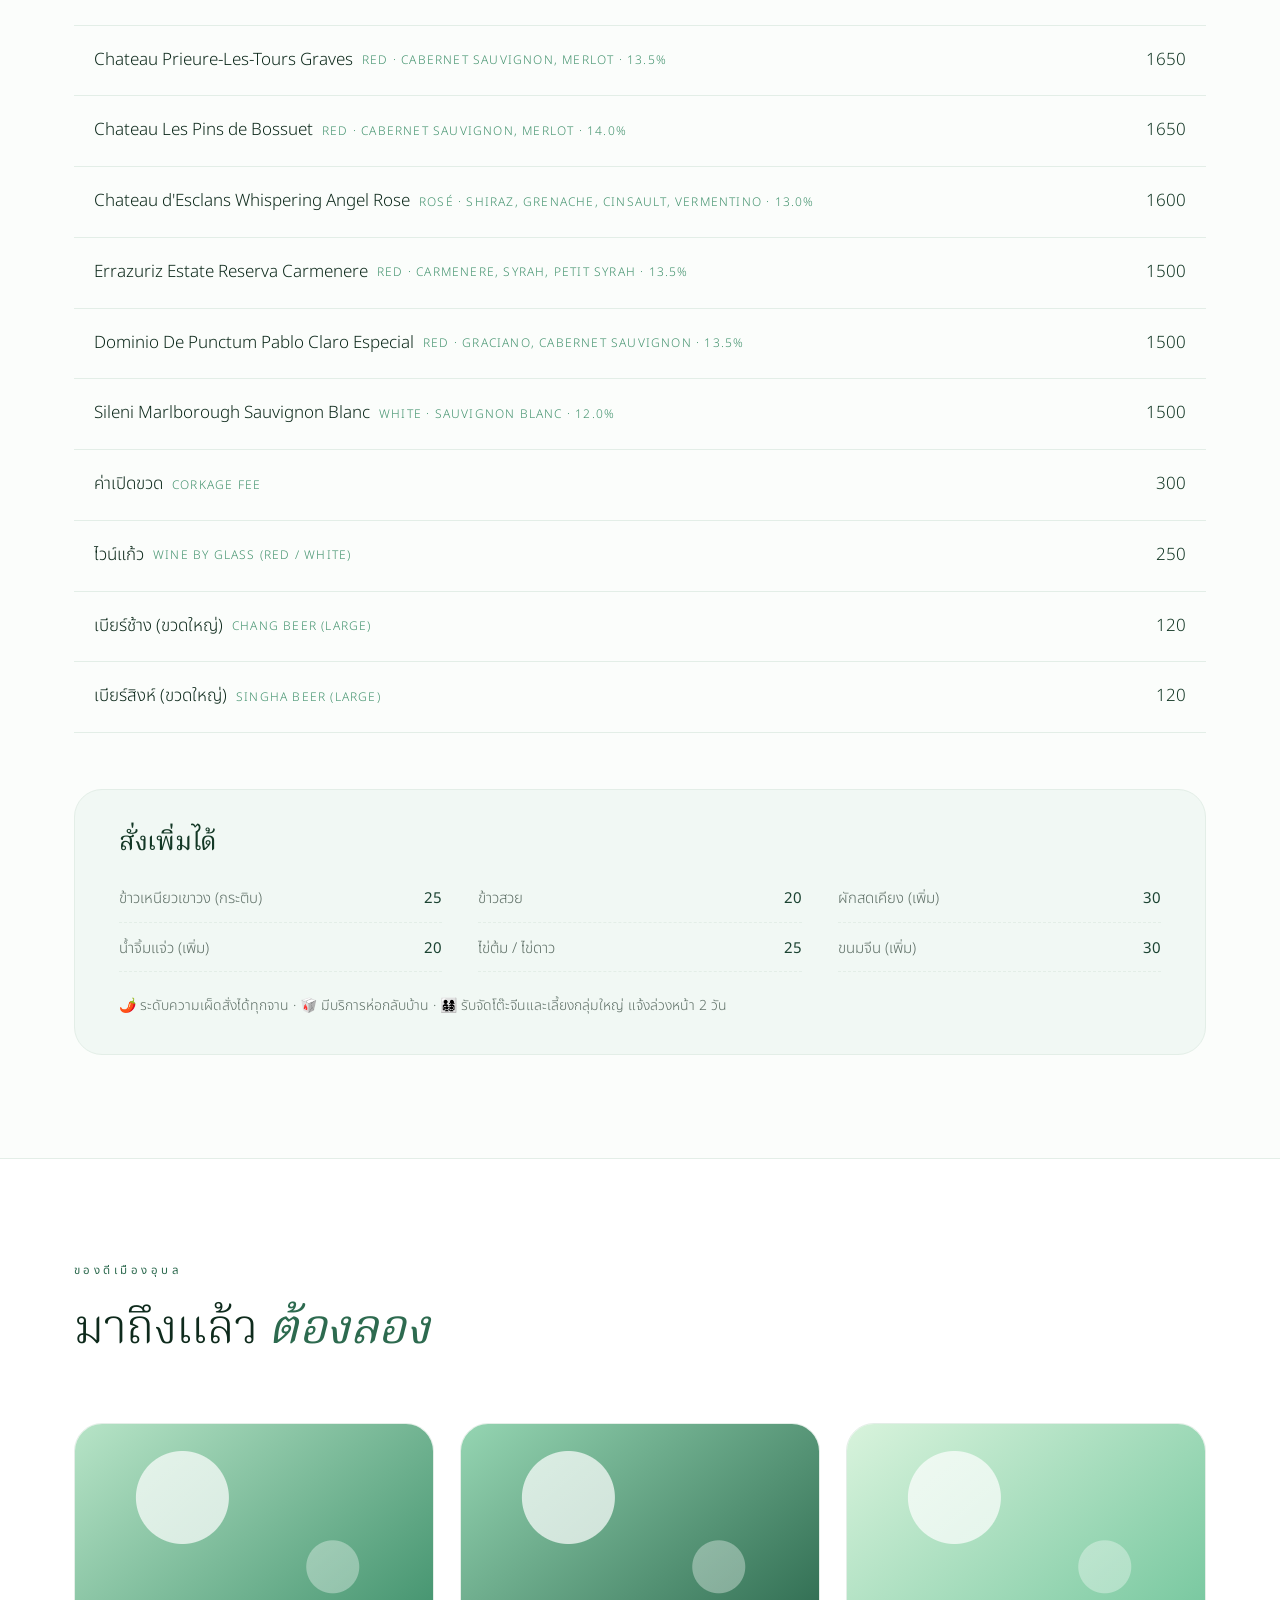
==== commit 8f50d801: "Rebrand site to Plara Der Isaan restaurant Positioning: ยกครัวอีสานมาไว้กลางกรุงเทพ — authentic Ubon" ====
--- a/index.html
+++ b/index.html
@@ -3,22 +3,24 @@
 <head>
 <meta charset="UTF-8" />
 <meta name="viewport" content="width=device-width, initial-scale=1" />
-<title>กาแฟดี ใจกลางสุขุมวิท | ใบเขียว Baikiew Café คาเฟ่มินิมอล</title>
-<meta name="description" content="ร้านกาแฟดีสไตล์มินิมอล ซอยสุขุมวิท 31 เสิร์ฟกาแฟ Single Origin ดอยช้างคั่วสดทุกสัปดาห์ มัทฉะอุจิเกรดพิธี เบเกอรี่อบสด 06:00 ทุกวัน เปิด 07:00–19:00" />
-<meta name="keywords" content="กาแฟดี, กาแฟดี กรุงเทพ, ร้านกาแฟดี สุขุมวิท, คาเฟ่มินิมอล, Single Origin ดอยช้าง, มัทฉะอุจิ" />
+<title>อาหารอีสานต้นตำรับจากอุบล กลางกรุงเทพ | ปลาร้าเด้อ Plara Der</title>
+<meta name="description" content="ยกครัวอีสานมาไว้กลางกรุงเทพ อาหารอีสานต้นตำรับแท้ ๆ จากอุบลราชธานี ส้มตำ ลาบ ก้อย หม่ำเนื้อ หมูยออุบล น้ำปลาร้าปรุงสุกทุกหยด สะอาด ปลอดภัย เปิดทุกวัน 10:00–22:00" />
+<meta name="keywords" content="อาหารอีสาน, ร้านอาหารอีสาน กรุงเทพ, อาหารอีสานต้นตำรับ, ส้มตำ, น้ำปลาร้าปรุงสุก, ปลาร้าสะอาด, อาหารอุบล, หม่ำเนื้อ, หมูยออุบล" />
 <meta name="robots" content="index, follow, max-image-preview:large" />
 <link rel="canonical" href="https://baikiew-cafe-tham8.vercel.app/" />
 <meta name="theme-color" content="#2D6A4F" />
 <link rel="icon" href="assets/favicon.svg" type="image/svg+xml" />
-<meta property="og:title" content="กาแฟดี ใจกลางสุขุมวิท | ใบเขียว Baikiew Café" />
-<meta property="og:description" content="ร้านกาแฟดีสไตล์มินิมอล เมล็ด Single Origin ดอยช้างคั่วสดทุกสัปดาห์ และเบเกอรี่อบสดทุกเช้า" />
+<meta property="og:title" content="อาหารอีสานต้นตำรับจากอุบล กลางกรุงเทพ | ปลาร้าเด้อ" />
+<meta property="og:description" content="ยกครัวอีสานมาไว้กลางกรุงเทพ ส้มตำ ลาบ ก้อย ตำสดทีละครก น้ำปลาร้าปรุงสุก สะอาด ปลอดภัย" />
 <meta property="og:url" content="https://baikiew-cafe-tham8.vercel.app/" />
-<meta property="og:site_name" content="ใบเขียว · Baikiew Café" />
+<meta property="og:site_name" content="ปลาร้าเด้อ · Plara Der" />
 <meta property="og:locale" content="th_TH" />
 <meta property="og:type" content="website" />
+<meta property="og:image" content="https://baikiew-cafe-tham8.vercel.app/assets/isan-restaurant.jpg" />
 <meta name="twitter:card" content="summary_large_image" />
-<meta name="twitter:title" content="กาแฟดี ใจกลางสุขุมวิท | ใบเขียว Baikiew Café" />
-<meta name="twitter:description" content="ร้านกาแฟดีสไตล์มินิมอล เมล็ด Single Origin ดอยช้างคั่วสดทุกสัปดาห์" />
+<meta name="twitter:title" content="อาหารอีสานต้นตำรับจากอุบล กลางกรุงเทพ | ปลาร้าเด้อ" />
+<meta name="twitter:description" content="ยกครัวอีสานมาไว้กลางกรุงเทพ น้ำปลาร้าปรุงสุก สะอาด ปลอดภัย" />
+<meta name="twitter:image" content="https://baikiew-cafe-tham8.vercel.app/assets/isan-restaurant.jpg" />
 <link rel="preconnect" href="https://fonts.googleapis.com" />
 <link rel="preconnect" href="https://fonts.gstatic.com" crossorigin />
 <link href="https://fonts.googleapis.com/css2?family=Cormorant+Garamond:ital,wght@0,300;0,400;0,500;0,600;1,400&family=Noto+Sans+Thai:wght@200;300;400;500;600&family=Noto+Serif+Thai:wght@300;400;500&display=swap" rel="stylesheet" />
@@ -27,20 +29,23 @@
 <script type="application/ld+json">
 {
   "@context": "https://schema.org",
-  "@type": "CafeOrCoffeeShop",
-  "@id": "https://baikiew-cafe-tham8.vercel.app/#cafe",
-  "name": "ใบเขียว · Baikiew Café",
-  "alternateName": "Baikiew Cafe",
-  "description": "ร้านกาแฟดีสไตล์มินิมอลใจกลางสุขุมวิท เสิร์ฟกาแฟ Single Origin จากดอยช้างคั่วสดทุกสัปดาห์ มัทฉะอุจิเกรดพิธี และเบเกอรี่อบสดทุกเช้า",
+  "@type": "Restaurant",
+  "@id": "https://baikiew-cafe-tham8.vercel.app/#restaurant",
+  "name": "ปลาร้าเด้อ · Plara Der",
+  "alternateName": "Plara Der",
+  "description": "ร้านอาหารอีสานต้นตำรับจากอุบลราชธานี ใจกลางกรุงเทพ ส้มตำตำสดทีละครก ลาบ ก้อย หม่ำเนื้อ หมูยออุบล ใช้น้ำปลาร้าปรุงสุกทุกเมนู สะอาด ปลอดภัย",
+  "slogan": "ยกครัวอีสานมาไว้กลางกรุงเทพ",
   "url": "https://baikiew-cafe-tham8.vercel.app/",
   "telephone": "+66-2-000-1280",
-  "email": "hello@baikiew.cafe",
+  "email": "hello@plarader.com",
   "priceRange": "฿฿",
   "currenciesAccepted": "THB",
-  "servesCuisine": ["กาแฟ", "เบเกอรี่", "บรันช์"],
-  "image": "https://baikiew-cafe-tham8.vercel.app/assets/favicon.svg",
+  "paymentAccepted": "เงินสด, บัตรเครดิต, พร้อมเพย์",
+  "servesCuisine": ["อาหารอีสาน", "อาหารไทย", "Northeastern Thai", "Isaan"],
+  "image": "https://baikiew-cafe-tham8.vercel.app/assets/isan-restaurant.jpg",
   "logo": "https://baikiew-cafe-tham8.vercel.app/assets/favicon.svg",
   "hasMenu": "https://baikiew-cafe-tham8.vercel.app/#menu",
+  "acceptsReservations": "True",
   "address": {
     "@type": "PostalAddress",
     "streetAddress": "128/4 ซอยสุขุมวิท 31 (สวัสดี)",
@@ -53,24 +58,24 @@
   "openingHoursSpecification": [
     {
       "@type": "OpeningHoursSpecification",
-      "dayOfWeek": ["Monday", "Tuesday", "Wednesday", "Thursday", "Friday"],
-      "opens": "07:00", "closes": "19:00"
+      "dayOfWeek": ["Monday", "Tuesday", "Wednesday", "Thursday", "Sunday"],
+      "opens": "10:00", "closes": "22:00"
     },
     {
       "@type": "OpeningHoursSpecification",
-      "dayOfWeek": ["Saturday", "Sunday"],
-      "opens": "08:00", "closes": "20:00"
+      "dayOfWeek": ["Friday", "Saturday"],
+      "opens": "10:00", "closes": "23:00"
     }
   ],
   "amenityFeature": [
-    { "@type": "LocationFeatureSpecification", "name": "Wi‑Fi ฟรี", "value": true },
+    { "@type": "LocationFeatureSpecification", "name": "ห้องแอร์", "value": true },
     { "@type": "LocationFeatureSpecification", "name": "ที่จอดรถ", "value": true },
-    { "@type": "LocationFeatureSpecification", "name": "พาสัตว์เลี้ยงได้", "value": true },
-    { "@type": "LocationFeatureSpecification", "name": "เมนูวีแกน", "value": true }
+    { "@type": "LocationFeatureSpecification", "name": "รับจัดเลี้ยงกลุ่มใหญ่", "value": true },
+    { "@type": "LocationFeatureSpecification", "name": "น้ำปลาร้าปรุงสุก", "value": true }
   ],
   "aggregateRating": {
     "@type": "AggregateRating",
-    "ratingValue": "4.9",
+    "ratingValue": "4.8",
     "reviewCount": "1284",
     "bestRating": "5"
   }
@@ -81,10 +86,10 @@
 {
   "@context": "https://schema.org",
   "@type": "WebSite",
-  "name": "ใบเขียว · Baikiew Café",
+  "name": "ปลาร้าเด้อ · Plara Der",
   "url": "https://baikiew-cafe-tham8.vercel.app/",
   "inLanguage": "th-TH",
-  "publisher": { "@id": "https://baikiew-cafe-tham8.vercel.app/#cafe" }
+  "publisher": { "@id": "https://baikiew-cafe-tham8.vercel.app/#restaurant" }
 }
 </script>
 </head>
@@ -95,7 +100,7 @@
 <!-- ============ HEADER ============ -->
 <header class="site-header" id="siteHeader">
   <div class="wrap header-inner">
-    <a href="#top" class="brand" aria-label="Baikiew Café หน้าแรก">
+    <a href="#top" class="brand" aria-label="ปลาร้าเด้อ หน้าแรก">
       <svg class="brand-mark" viewBox="0 0 32 32" aria-hidden="true">
         <path d="M16 29c0-8 4-13 11-14-1 8-5 12-11 14Z" fill="currentColor" opacity=".9"/>
         <path d="M16 29C16 20 12 15 5 14c1 8 5 12 11 15Z" fill="currentColor" opacity=".45"/>
@@ -103,15 +108,15 @@
         <circle cx="16" cy="7" r="3.4" fill="none" stroke="currentColor" stroke-width="1.4"/>
       </svg>
       <span class="brand-text">
-        <span class="brand-th">ใบเขียว</span>
-        <span class="brand-en">Baikiew Café</span>
+        <span class="brand-th">ปลาร้าเด้อ</span>
+        <span class="brand-en">Plara Der</span>
       </span>
     </a>
 
     <nav class="nav" id="nav" aria-label="เมนูหลัก">
       <a href="#about">เกี่ยวกับเรา</a>
       <a href="#menu">เมนู</a>
-      <a href="#signature">ซิกเนเจอร์</a>
+      <a href="#signature">ของดีเมืองอุบล</a>
       <a href="blog/">บทความ</a>
       <a href="#visit">ที่ตั้ง &amp; เวลา</a>
       <a href="#reserve" class="btn btn-solid nav-cta">จองโต๊ะ</a>
@@ -130,14 +135,14 @@
 <section class="hero">
   <div class="wrap hero-grid">
     <div class="hero-copy reveal">
-      <p class="eyebrow">Slow coffee · Quiet mornings</p>
+      <p class="eyebrow">อาหารอีสานต้นตำรับ · จากอุบลราชธานี</p>
       <h1>
-        กาแฟดี ๆ<br />
-        ในเช้าที่<span class="ital"> เงียบสงบ</span>
+        ยกครัวอีสาน<br />
+        มาไว้<span class="ital">กลางกรุงเทพ</span>
       </h1>
       <p class="lead">
-        คาเฟ่เล็ก ๆ สไตล์มินิมอล ที่คัดเมล็ดกาแฟ Single Origin จากดอยช้าง
-        คั่วสดทุกสัปดาห์ เสิร์ฟคู่เบเกอรี่ที่อบใหม่ตั้งแต่ 6 โมงเช้า
+        สูตรแท้จากอุบลราชธานี ตำสดทีละครก ย่างเตาถ่านทีละไม้
+        และน้ำปลาร้าที่เรา<strong>ปรุงสุกเองทุกหยด</strong> — สะอาด ปลอดภัย ไม่มีกลิ่นคาว
       </p>
       <div class="hero-actions">
         <a href="#menu" class="btn btn-solid">ดูเมนูทั้งหมด</a>
@@ -148,9 +153,9 @@
       </div>
 
       <dl class="hero-stats">
-        <div><dt>เปิดทุกวัน</dt><dd>07:00 – 19:00</dd></div>
-        <div><dt>เมล็ดกาแฟ</dt><dd>คั่วสด ทุกสัปดาห์</dd></div>
-        <div><dt>ที่นั่ง</dt><dd>48 ที่ · Wi‑Fi ฟรี</dd></div>
+        <div><dt>เปิดทุกวัน</dt><dd>10:00 – 22:00</dd></div>
+        <div><dt>น้ำปลาร้า</dt><dd>ปรุงสุก 100%</dd></div>
+        <div><dt>ที่นั่ง</dt><dd>80 ที่ · มีห้องแอร์</dd></div>
       </dl>
     </div>
 
@@ -158,56 +163,75 @@
       <div class="art-disc"></div>
       <svg class="art-svg" viewBox="0 0 400 440" role="img">
         <defs>
-          <linearGradient id="cupG" x1="0" y1="0" x2="0" y2="1">
+          <linearGradient id="mortarG" x1="0" y1="0" x2="0" y2="1">
             <stop offset="0" stop-color="#FFFFFF"/>
             <stop offset="1" stop-color="#EAF4EE"/>
           </linearGradient>
         </defs>
-        <!-- steam -->
-        <g stroke="#95D5B2" stroke-width="2.4" fill="none" stroke-linecap="round" class="steam">
-          <path d="M168 128c-14-16 12-26-2-44"/>
-          <path d="M200 118c-14-18 12-30-2-50"/>
-          <path d="M232 128c-14-16 12-26-2-44"/>
+
+        <!-- ingredients tossing above the mortar -->
+        <g class="toss">
+          <path d="M150 120c18-10 40-10 58 0" fill="none" stroke="#95D5B2" stroke-width="3.4" stroke-linecap="round"/>
+          <path d="M168 96c16-9 36-9 52 0" fill="none" stroke="#B7E4C7" stroke-width="3.4" stroke-linecap="round"/>
+          <path d="M196 140c20-12 44-12 64 0" fill="none" stroke="#74C69D" stroke-width="3.4" stroke-linecap="round"/>
+          <ellipse cx="140" cy="150" rx="12" ry="7" fill="#40916C" transform="rotate(-24 140 150)"/>
+          <ellipse cx="262" cy="112" rx="11" ry="6.5" fill="#74C69D" transform="rotate(18 262 112)"/>
+          <path d="M276 158c10-4 20 2 22 12-11 3-20-3-22-12Z" fill="#C4553F"/>
+          <path d="M116 106c9-5 19 0 22 9-10 4-19-1-22-9Z" fill="#C4553F"/>
+          <circle cx="238" cy="72" r="6" fill="#D96A4F"/>
         </g>
-        <!-- saucer -->
-        <ellipse cx="200" cy="372" rx="132" ry="26" fill="#D8F3DC"/>
-        <ellipse cx="200" cy="366" rx="132" ry="26" fill="url(#cupG)" stroke="#2D6A4F" stroke-width="2"/>
-        <!-- cup -->
-        <path d="M112 196h176l-14 128a44 44 0 0 1-43 38h-62a44 44 0 0 1-43-38Z" fill="url(#cupG)" stroke="#2D6A4F" stroke-width="2.4" stroke-linejoin="round"/>
-        <path d="M288 216c34-6 52 10 48 34-4 26-30 34-56 30" fill="none" stroke="#2D6A4F" stroke-width="2.4" stroke-linecap="round"/>
-        <ellipse cx="200" cy="196" rx="88" ry="18" fill="#40916C"/>
-        <ellipse cx="200" cy="193" rx="88" ry="18" fill="#F1F8F4" stroke="#2D6A4F" stroke-width="2.4"/>
-        <!-- latte art leaf -->
-        <path d="M200 176c0-16 10-26 24-30-2 18-10 27-24 30Z" fill="#B7E4C7"/>
-        <path d="M200 176c0-16-10-26-24-30 2 18 10 27 24 30Z" fill="#95D5B2"/>
-        <path d="M200 202v-30" stroke="#2D6A4F" stroke-width="1.8" stroke-linecap="round"/>
-        <!-- leaves -->
+
+        <!-- pestle -->
+        <g class="pestle">
+          <rect x="292" y="86" width="26" height="150" rx="13" fill="url(#mortarG)" stroke="#2D6A4F" stroke-width="2.4" transform="rotate(26 305 161)"/>
+          <ellipse cx="336" cy="98" rx="15" ry="10" fill="#D8F3DC" stroke="#2D6A4F" stroke-width="2.4" transform="rotate(26 336 98)"/>
+        </g>
+
+        <!-- mortar (ครก): flared bowl on a pedestal foot -->
+        <ellipse cx="200" cy="400" rx="112" ry="20" fill="#D8F3DC"/>
+        <!-- foot -->
+        <path d="M176 330h48l6 46h-60Z" fill="#EAF4EE" stroke="#2D6A4F" stroke-width="2.6" stroke-linejoin="round"/>
+        <ellipse cx="200" cy="378" rx="52" ry="13" fill="url(#mortarG)" stroke="#2D6A4F" stroke-width="2.6"/>
+        <!-- bowl -->
+        <path d="M112 216h176l-32 96q-6 20-26 20h-60q-20 0-26-20Z"
+              fill="url(#mortarG)" stroke="#2D6A4F" stroke-width="2.6" stroke-linejoin="round"/>
+        <path d="M132 268h136" stroke="#D8F3DC" stroke-width="2.4" stroke-linecap="round"/>
+        <ellipse cx="200" cy="216" rx="88" ry="20" fill="#40916C"/>
+        <ellipse cx="200" cy="211" rx="88" ry="20" fill="#F1F8F4" stroke="#2D6A4F" stroke-width="2.6"/>
+
+        <!-- papaya strands inside -->
+        <path d="M152 209c16-10 38-12 56-6" fill="none" stroke="#95D5B2" stroke-width="3.2" stroke-linecap="round"/>
+        <path d="M182 216c18-9 38-9 56-2" fill="none" stroke="#B7E4C7" stroke-width="3.2" stroke-linecap="round"/>
+        <path d="M162 201c13-7 28-8 41-4" fill="none" stroke="#74C69D" stroke-width="3.2" stroke-linecap="round"/>
+        <path d="M234 207c9-4 18-4 24-1" fill="none" stroke="#C4553F" stroke-width="3.2" stroke-linecap="round"/>
+
+        <!-- herbs at the base -->
         <g class="leaf-a">
-          <path d="M52 300c30-46 74-52 108-38-16 40-58 60-108 38Z" fill="#40916C" opacity=".9"/>
-          <path d="M52 300c40-16 76-28 108-38" stroke="#F1F8F4" stroke-width="2" fill="none" stroke-linecap="round"/>
+          <path d="M44 350c28-40 68-46 98-34-14 36-52 54-98 34Z" fill="#40916C" opacity=".9"/>
+          <path d="M44 350c36-14 70-26 98-34" stroke="#F1F8F4" stroke-width="2" fill="none" stroke-linecap="round"/>
         </g>
         <g class="leaf-b">
-          <path d="M356 128c-34-14-66 4-80 30 34 16 66 4 80-30Z" fill="#95D5B2"/>
-          <path d="M356 128c-30 8-58 18-80 30" stroke="#FFFFFF" stroke-width="2" fill="none" stroke-linecap="round"/>
+          <path d="M362 296c-30-12-58 4-70 26 30 14 58 4 70-26Z" fill="#95D5B2"/>
+          <path d="M362 296c-26 7-50 16-70 26" stroke="#FFFFFF" stroke-width="2" fill="none" stroke-linecap="round"/>
         </g>
-        <circle cx="330" cy="330" r="7" fill="#40916C" opacity=".5"/>
-        <circle cx="66" cy="140" r="5" fill="#40916C" opacity=".4"/>
+        <circle cx="70" cy="240" r="5" fill="#40916C" opacity=".4"/>
+        <circle cx="340" cy="376" r="7" fill="#40916C" opacity=".45"/>
       </svg>
     </div>
   </div>
 
   <div class="marquee" aria-hidden="true">
     <div class="marquee-track">
-      <span>Single Origin · ดอยช้าง</span><span>✳</span>
-      <span>Uji Matcha</span><span>✳</span>
-      <span>Fresh Bakery Daily</span><span>✳</span>
-      <span>Plant‑based Milk</span><span>✳</span>
-      <span>All‑day Brunch</span><span>✳</span>
-      <span>Single Origin · ดอยช้าง</span><span>✳</span>
-      <span>Uji Matcha</span><span>✳</span>
-      <span>Fresh Bakery Daily</span><span>✳</span>
-      <span>Plant‑based Milk</span><span>✳</span>
-      <span>All‑day Brunch</span><span>✳</span>
+      <span>ต้นตำรับอุบลราชธานี</span><span>✳</span>
+      <span>น้ำปลาร้าปรุงสุก</span><span>✳</span>
+      <span>ตำสดทีละครก</span><span>✳</span>
+      <span>ย่างเตาถ่าน</span><span>✳</span>
+      <span>ข้าวเหนียวเขาวง</span><span>✳</span>
+      <span>ต้นตำรับอุบลราชธานี</span><span>✳</span>
+      <span>น้ำปลาร้าปรุงสุก</span><span>✳</span>
+      <span>ตำสดทีละครก</span><span>✳</span>
+      <span>ย่างเตาถ่าน</span><span>✳</span>
+      <span>ข้าวเหนียวเขาวง</span><span>✳</span>
     </div>
   </div>
 </section>
@@ -217,33 +241,33 @@
   <div class="wrap">
     <div class="section-head reveal">
       <p class="eyebrow">เกี่ยวกับเรา</p>
-      <h2>ร้านเล็ก ๆ ที่ตั้งใจทำทุกแก้ว<span class="ital"> ให้ช้าลง</span></h2>
+      <h2>อีสานแท้ ๆ ที่ไม่ต้อง<span class="ital">ขับรถไปถึงอุบล</span></h2>
       <p class="section-sub">
-        ใบเขียวเริ่มต้นในปี 2562 จากห้องแถวไม้เก่าหนึ่งคูหา เราเชื่อว่ากาแฟที่ดีไม่ต้องซับซ้อน
-        แค่วัตถุดิบซื่อสัตย์ พื้นที่ที่สบายใจ และเวลาที่ไม่เร่งรีบ
+        เราเปิดร้านเพราะคิดถึงรสมือที่บ้าน แม่ครัวของเราเป็นคนอุบลทั้งครัว
+        สูตรทุกจานคือสูตรที่ใช้กินกันเองที่บ้าน ไม่ได้ปรับให้ “กินง่าย” จนเสียตัวตน
       </p>
     </div>
 
     <div class="feature-grid">
       <article class="feature reveal">
-        <svg viewBox="0 0 24 24" class="feature-ico" aria-hidden="true"><path d="M12 21c0-6 3-9 8-10-1 6-4 9-8 10Z" fill="currentColor" opacity=".85"/><path d="M12 21c0-6-3-9-8-10 1 6 4 9 8 10Z" fill="currentColor" opacity=".4"/><path d="M12 21v-9" stroke="currentColor" stroke-width="1.5" stroke-linecap="round"/></svg>
-        <h3>เมล็ดจากไร่ที่เรารู้จัก</h3>
-        <p>รับเมล็ดตรงจากเกษตรกรดอยช้างและดอยปางขอน คั่วสดทุกสัปดาห์ในระดับ Medium‑Light เพื่อเก็บกลิ่นดอกไม้และผลไม้ไว้ครบ</p>
+        <svg viewBox="0 0 24 24" class="feature-ico" aria-hidden="true"><path d="M5 10h14l-2 9H7Z" fill="none" stroke="currentColor" stroke-width="1.6" stroke-linejoin="round"/><path d="M4 10h16" stroke="currentColor" stroke-width="1.6" stroke-linecap="round"/><path d="M9 7c0-1.5 1.5-2 1.5-3.5M14 7c0-1.5 1.5-2 1.5-3.5" fill="none" stroke="currentColor" stroke-width="1.6" stroke-linecap="round"/></svg>
+        <h3>น้ำปลาร้าปรุงสุกทุกหยด</h3>
+        <p>ปลาร้าจากอุบลผ่านการต้มสุกที่ 100°C กรองละเอียด แล้วปรุงเป็นน้ำปลาร้าของร้านเอง สะอาด ปลอดภัย ไม่มีกลิ่นคาวติดปาก คนไม่เคยกินปลาร้าก็กินได้</p>
       </article>
       <article class="feature reveal">
-        <svg viewBox="0 0 24 24" class="feature-ico" aria-hidden="true"><path d="M4 18h16M6 18V9a6 6 0 0 1 12 0v9" fill="none" stroke="currentColor" stroke-width="1.6" stroke-linecap="round"/><path d="M9 5.5C9 4 10 3 10 3M13.5 5.5C13.5 4 14.5 3 14.5 3" fill="none" stroke="currentColor" stroke-width="1.6" stroke-linecap="round"/></svg>
-        <h3>อบสดทุกเช้า 06:00</h3>
-        <p>ครัวซองต์หมัก 48 ชั่วโมง ใช้เนยฝรั่งเศส AOP แท้ 100% ไม่มีการอุ่นซ้ำ ขายหมดคือหมด</p>
+        <svg viewBox="0 0 24 24" class="feature-ico" aria-hidden="true"><path d="M7 9h10l-1.5 10h-7Z" fill="none" stroke="currentColor" stroke-width="1.6" stroke-linejoin="round"/><path d="M6 9h12" stroke="currentColor" stroke-width="1.6" stroke-linecap="round"/><path d="M15 7 19 3" stroke="currentColor" stroke-width="1.6" stroke-linecap="round"/><circle cx="19.5" cy="2.5" r="1.6" fill="currentColor"/></svg>
+        <h3>ตำสดทีละครก</h3>
+        <p>ไม่มีการตำค้างไว้รอลูกค้า ทุกครกตำตอนสั่ง ปรับระดับความเผ็ดได้ตั้งแต่ไม่เผ็ดจนถึงเผ็ดมาก บอกพนักงานได้เลย</p>
       </article>
       <article class="feature reveal">
-        <svg viewBox="0 0 24 24" class="feature-ico" aria-hidden="true"><circle cx="12" cy="12" r="8.5" fill="none" stroke="currentColor" stroke-width="1.6"/><path d="M12 7.5v5l3 2" fill="none" stroke="currentColor" stroke-width="1.6" stroke-linecap="round" stroke-linejoin="round"/></svg>
-        <h3>นั่งได้ทั้งวัน ไม่มีจำกัดเวลา</h3>
-        <p>ปลั๊กไฟทุกโต๊ะ Wi‑Fi 500 Mbps และโซนเงียบชั้นลอยสำหรับคนที่ต้องการสมาธิ</p>
+        <svg viewBox="0 0 24 24" class="feature-ico" aria-hidden="true"><path d="M4 20h16" stroke="currentColor" stroke-width="1.6" stroke-linecap="round"/><path d="M6 20v-3h12v3" fill="none" stroke="currentColor" stroke-width="1.6" stroke-linejoin="round"/><path d="M8 14c0-2 1.5-2.5 1.5-4.5M12 14c0-2 1.5-2.5 1.5-4.5M16 14c0-2 1.5-2.5 1.5-4.5" fill="none" stroke="currentColor" stroke-width="1.6" stroke-linecap="round"/></svg>
+        <h3>ย่างเตาถ่านทีละไม้</h3>
+        <p>คอหมูย่าง ไก่ย่างอุบล และปลาดุกย่าง ใช้เตาถ่านจริงทั้งหมด ไม่ใช้เตาแก๊ส เพราะกลิ่นถ่านคือส่วนหนึ่งของรสชาติ</p>
       </article>
       <article class="feature reveal">
         <svg viewBox="0 0 24 24" class="feature-ico" aria-hidden="true"><path d="M12 3.8 14.6 9l5.7.8-4.1 4 1 5.7-5.2-2.7-5.2 2.7 1-5.7-4.1-4L9.4 9Z" fill="none" stroke="currentColor" stroke-width="1.5" stroke-linejoin="round"/></svg>
-        <h3>เป็นมิตรกับทุกคน</h3>
-        <p>มีนมโอ๊ต อัลมอนด์ และเมนูวีแกนครบทุกหมวด พร้อมส่วนลด 10 บาทเมื่อพกแก้วมาเอง</p>
+        <h3>วัตถุดิบส่งตรงจากอีสาน</h3>
+        <p>หม่ำเนื้อ หมูยอ ไส้กรอกอีสาน และปลาวงจากอุบลราชธานี ข้าวเหนียวเขาวงจากกาฬสินธุ์ ส่งเข้าร้านสัปดาห์ละสองรอบ</p>
       </article>
     </div>
   </div>
@@ -262,25 +286,25 @@
       <div class="filters" id="filters" role="tablist" aria-label="หมวดหมู่เมนู"></div>
       <div class="search-box">
         <svg viewBox="0 0 24 24" aria-hidden="true"><circle cx="11" cy="11" r="6.5" fill="none" stroke="currentColor" stroke-width="1.7"/><path d="m16 16 4.5 4.5" stroke="currentColor" stroke-width="1.7" stroke-linecap="round"/></svg>
-        <input type="search" id="menuSearch" placeholder="ค้นหาเมนู เช่น มัทฉะ, ครัวซองต์" aria-label="ค้นหาเมนู" />
+        <input type="search" id="menuSearch" placeholder="ค้นหาเมนู เช่น ส้มตำ, ลาบ, หม่ำ" aria-label="ค้นหาเมนู" />
       </div>
     </div>
 
     <div id="menuOutput" class="menu-output" aria-live="polite"></div>
-    <p id="menuEmpty" class="menu-empty" hidden>ไม่พบเมนูที่ค้นหา ลองคำอื่นดูนะ 🌿</p>
+    <p id="menuEmpty" class="menu-empty" hidden>ไม่พบเมนูที่ค้นหา ลองคำอื่นดูเด้อ 🌿</p>
 
     <div class="addons reveal">
-      <h3>เพิ่มพิเศษ (Add‑ons)</h3>
+      <h3>สั่งเพิ่มได้</h3>
       <ul>
-        <li><span>เพิ่มช็อตเอสเปรสโซ่</span><b>+20</b></li>
-        <li><span>นมโอ๊ต / นมอัลมอนด์</span><b>+25</b></li>
-        <li><span>ไซรัป (วานิลลา, คาราเมล, เฮเซลนัท)</span><b>+15</b></li>
-        <li><span>วิปครีม / ครีมชีสโฟม</span><b>+20</b></li>
-        <li><span>ช็อตมัทฉะเพิ่ม</span><b>+30</b></li>
-        <li><span>ไข่ดาว / ไข่ลวก เพิ่ม 1 ฟอง</span><b>+25</b></li>
+        <li><span>ข้าวเหนียวเขาวง (กระติบ)</span><b>25</b></li>
+        <li><span>ข้าวสวย</span><b>20</b></li>
+        <li><span>ผักสดเคียง (เพิ่ม)</span><b>30</b></li>
+        <li><span>น้ำจิ้มแจ่ว (เพิ่ม)</span><b>20</b></li>
+        <li><span>ไข่ต้ม / ไข่ดาว</span><b>25</b></li>
+        <li><span>ขนมจีน (เพิ่ม)</span><b>30</b></li>
       </ul>
       <p class="addons-note">
-        🌿 พกแก้วมาเอง ลด 10 บาททุกแก้ว · ☕️ ซื้อเมล็ดกาแฟ 250 ก. รับกาแฟดริปฟรี 1 แก้ว
+        🌶️ ระดับความเผ็ดสั่งได้ทุกจาน · 🥡 มีบริการห่อกลับบ้าน · 👨‍👩‍👧‍👦 รับจัดโต๊ะจีนและเลี้ยงกลุ่มใหญ่ แจ้งล่วงหน้า 2 วัน
       </p>
     </div>
   </div>
@@ -290,38 +314,38 @@
 <section id="signature" class="section signature">
   <div class="wrap">
     <div class="section-head reveal">
-      <p class="eyebrow">ซิกเนเจอร์</p>
-      <h2>สามแก้วที่ลูกค้า<span class="ital"> กลับมาสั่งซ้ำ</span></h2>
+      <p class="eyebrow">ของดีเมืองอุบล</p>
+      <h2>มาถึงแล้ว<span class="ital"> ต้องลอง</span></h2>
     </div>
     <div class="sig-grid">
       <article class="sig-card reveal">
         <div class="sig-art sig-art--a" aria-hidden="true"></div>
         <div class="sig-body">
-          <span class="tag">Best seller</span>
-          <h3>ใบเขียว ซิกเนเจอร์</h3>
-          <p class="sig-en">Baikiew Signature — Espresso · Coconut · Pandan</p>
-          <p>เอสเปรสโซ่ดอยช้างช็อตเข้ม เทลงบนน้ำมะพร้าวหอมใบเตยเย็นจัด ได้ความหวานธรรมชาติ ไม่ใส่น้ำตาลเพิ่ม</p>
-          <div class="sig-foot"><b>95 ฿</b><span>เย็นเท่านั้น</span></div>
+          <span class="tag">ซิกเนเจอร์</span>
+          <h3>ตำถาดสะบัด</h3>
+          <p class="sig-en">A Tray of Papaya Salad</p>
+          <p>ตำถาดใหญ่รวมของดีไว้ในถาดเดียว กินแล้วต้องสะบัด เผ็ดแค่ไหนสั่งได้ตั้งแต่ระดับประถม มัธยม จนถึงมหาลัย</p>
+          <div class="sig-foot"><b>250 ฿</b><span>เหมาะกับ 2–4 ท่าน</span></div>
         </div>
       </article>
       <article class="sig-card reveal">
         <div class="sig-art sig-art--b" aria-hidden="true"></div>
         <div class="sig-body">
-          <span class="tag">Ceremonial grade</span>
-          <h3>มัทฉะ ลาเต้ อุจิ</h3>
-          <p class="sig-en">Uji Matcha Latte — Ceremonial grade</p>
-          <p>ผงมัทฉะเกรดพิธีจากอุจิ เกียวโต ร่อนละเอียดและตีสดทุกแก้ว รสกลมกล่อม ขมนุ่มปลายลิ้น หวานน้อยได้</p>
-          <div class="sig-foot"><b>85–100 ฿</b><span>ร้อน / เย็น / ปั่น</span></div>
+          <span class="tag">ส่งตรงจากอุบล</span>
+          <h3>หม่ำเนื้อ</h3>
+          <p class="sig-en">Beef Sausages — a must try local favorite</p>
+          <p>หม่ำเนื้อวัวอย่างดี หมักกับกระเทียม เกลือ และข้าวสารสุกจนได้ที่ อบให้หอมแล้วกินแกล้มกระเทียมสด</p>
+          <div class="sig-foot"><b>300 ฿</b><span>ของฝากขึ้นชื่อเมืองอุบล</span></div>
         </div>
       </article>
       <article class="sig-card reveal">
         <div class="sig-art sig-art--c" aria-hidden="true"></div>
         <div class="sig-body">
-          <span class="tag">Made fresh</span>
-          <h3>ชีสเค้กมัทฉะ</h3>
-          <p class="sig-en">Matcha Basque Cheesecake</p>
-          <p>เนื้อครีมชีสเนียนหนัก ผิวหน้าไหม้หอม ตัดรสด้วยมัทฉะเข้ม อบวันละ 2 รอบ เที่ยงและบ่ายสามโมง</p>
-          <div class="sig-foot"><b>135 ฿</b><span>ต่อชิ้น</span></div>
+          <span class="tag">ขายดีที่สุด</span>
+          <h3>ตำปูปลาร้า</h3>
+          <p class="sig-en">Spicy Papaya Salad with Fermented Fish Sauce</p>
+          <p>มะละกอสับกรอบ ๆ ปรุงด้วยน้ำปลาร้าปรุงสุกของร้าน รับรองไม่เหม็น ไม่คาว แต่นัวถึงเครื่องแบบอีสานแท้</p>
+          <div class="sig-foot"><b>75 ฿</b><span>สั่งคู่กับข้าวเหนียว</span></div>
         </div>
       </article>
     </div>
@@ -333,14 +357,14 @@
   <div class="wrap">
     <div class="section-head reveal">
       <p class="eyebrow">บรรยากาศ</p>
-      <h2>พื้นที่ที่ออกแบบให้<span class="ital"> หายใจได้</span></h2>
-      <p class="section-sub">เพดานสูง 4 เมตร แสงธรรมชาติทั้งวัน และต้นไม้จริงกว่า 40 กระถาง</p>
+      <h2>นั่งสบาย เสียงดังได้<span class="ital"> แบบบ้านเรา</span></h2>
+      <p class="section-sub">โต๊ะยาวสำหรับกลุ่มใหญ่ ครัวเปิดให้เห็นทุกขั้นตอน และห้องแอร์สำหรับวันที่กรุงเทพร้อนเกินไป</p>
     </div>
     <div class="gallery">
-      <figure class="g g1 reveal"><img class="g-art g-photo" src="assets/isan-restaurant.jpg" alt="บรรยากาศภายในร้าน โซนโต๊ะยาวและครัวเปิด" loading="lazy" width="1600" height="900"><figcaption>โซนโต๊ะยาว · ครัวเปิดหน้าร้าน</figcaption></figure>
-      <figure class="g g2 reveal"><div class="g-art g-bar" aria-hidden="true"></div><figcaption>บาร์กาแฟ · ที่นั่งเคาน์เตอร์ 8 ที่</figcaption></figure>
-      <figure class="g g3 reveal"><div class="g-art g-plant" aria-hidden="true"></div><figcaption>สวนหลังร้าน · พาสัตว์เลี้ยงได้</figcaption></figure>
-      <figure class="g g4 reveal"><div class="g-art g-quiet" aria-hidden="true"></div><figcaption>โซนเงียบ · ชั้นลอย</figcaption></figure>
+      <figure class="g g1 reveal"><img class="g-art g-photo" src="assets/isan-restaurant.jpg" alt="บรรยากาศภายในร้านปลาร้าเด้อ โซนโต๊ะยาวและครัวเปิด" loading="lazy" width="1600" height="900"><figcaption>โซนโต๊ะยาว · ครัวเปิดหน้าร้าน</figcaption></figure>
+      <figure class="g g2 reveal"><div class="g-art g-bar" aria-hidden="true"></div><figcaption>มุมครกตำสด · ตำให้ดูตรงหน้า</figcaption></figure>
+      <figure class="g g3 reveal"><div class="g-art g-plant" aria-hidden="true"></div><figcaption>เตาถ่าน · ย่างทีละไม้</figcaption></figure>
+      <figure class="g g4 reveal"><div class="g-art g-quiet" aria-hidden="true"></div><figcaption>ห้องแอร์ · รับกลุ่มใหญ่</figcaption></figure>
     </div>
   </div>
 </section>
@@ -350,23 +374,23 @@
   <div class="wrap">
     <div class="section-head reveal">
       <p class="eyebrow">เสียงจากลูกค้า</p>
-      <h2>4.9 จาก 1,284 รีวิว</h2>
+      <h2>4.8 จาก 1,284 รีวิว</h2>
     </div>
     <div class="review-grid">
       <blockquote class="review reveal">
         <div class="stars" aria-label="5 ดาว">★★★★★</div>
-        <p>“ซิกเนเจอร์มะพร้าวใบเตยคือของจริง หวานกำลังดีแบบไม่ต้องเติมน้ำตาล นั่งทำงานได้ทั้งบ่ายไม่มีใครมาไล่”</p>
-        <cite>ปาล์ม · Google Review</cite>
+        <p>“เป็นคนอุบล กินแล้วคิดถึงบ้านเลย ตำปูปลาร้ารสถึงจริง ไม่ได้ปรับให้หวานแบบร้านในกรุงเทพทั่วไป”</p>
+        <cite>เอ๋ · Google Review</cite>
       </blockquote>
       <blockquote class="review reveal">
         <div class="stars" aria-label="5 ดาว">★★★★★</div>
-        <p>“ครัวซองต์ดีที่สุดในย่านนี้ ชั้นกรอบร่วนจริง ไปสายหน่อยคือหมด ต้องไปก่อนสิบโมง”</p>
-        <cite>Nina W. · Instagram</cite>
+        <p>“แฟนไม่กินปลาร้าเลยสักอย่าง แต่ร้านนี้กินได้หมด บอกว่าไม่คาวจริง ๆ ตอนนี้กลายเป็นร้านประจำไปแล้ว”</p>
+        <cite>Ploy S. · Instagram</cite>
       </blockquote>
       <blockquote class="review reveal">
         <div class="stars" aria-label="5 ดาว">★★★★★</div>
-        <p>“ร้านเงียบ ต้นไม้เยอะ พนักงานจำออเดอร์ประจำได้ ชอบที่มีนมโอ๊ตทุกเมนูโดยไม่ต้องขอ”</p>
-        <cite>ก้อย · ลูกค้าประจำ</cite>
+        <p>“หม่ำเนื้อกับข้าวเหนียวคือของจริง สั่งกลับบ้านทุกครั้ง พนักงานถามระดับเผ็ดทุกจานด้วย ประทับใจ”</p>
+        <cite>ต้น · ลูกค้าประจำ</cite>
       </blockquote>
     </div>
   </div>
@@ -377,27 +401,27 @@
   <div class="wrap">
     <div class="section-head reveal">
       <p class="eyebrow">บทความ</p>
-      <h2>เรื่อง<span class="ital">กาแฟดี</span> ที่เราอยากเล่าให้ฟัง</h2>
+      <h2>เรื่อง<span class="ital">อาหารอีสาน</span> ที่เราอยากเล่าให้ฟัง</h2>
       <p class="section-sub">
-        ความรู้ที่เราใช้จริงหลังบาร์ทุกวัน เขียนให้อ่านง่ายสำหรับคนที่อยากเข้าใจกาแฟมากขึ้น
+        ความรู้จากครัวของเราจริง ๆ เขียนให้อ่านง่ายสำหรับคนที่อยากเข้าใจอาหารอีสานมากขึ้น
       </p>
     </div>
 
     <div class="post-grid">
       <article class="post-card reveal">
-        <a href="blog/what-makes-good-coffee" class="post-card-art post-art--a" aria-hidden="true" tabindex="-1"></a>
+        <a href="blog/cooked-plara-safe" class="post-card-art post-art--a" aria-hidden="true" tabindex="-1"></a>
         <div class="post-card-body">
           <div class="post-card-meta">
-            <span class="tag">ความรู้เรื่องกาแฟ</span>
+            <span class="tag">ความรู้เรื่องปลาร้า</span>
             <time datetime="2026-08-14">14 ส.ค. 2569</time>
-            <span>· อ่าน 6 นาที</span>
+            <span>· อ่าน 7 นาที</span>
           </div>
-          <h3><a href="blog/what-makes-good-coffee">กาแฟดีเป็นยังไง? 7 สัญญาณที่บอกว่ากาแฟแก้วนั้นดีจริง</a></h3>
+          <h3><a href="blog/cooked-plara-safe">น้ำปลาร้าปรุงสุกคืออะไร? ทำไมถึงสะอาดและปลอดภัยกว่า</a></h3>
           <p>
-            คำว่า “กาแฟดี” ถูกใช้จนแทบไม่มีความหมาย แต่จริง ๆ แล้วมันมีสัญญาณที่จับต้องได้
-            ตั้งแต่วันคั่ว แหล่งปลูก ไปจนถึงรสชาติที่สมดุล
+            หลายคนกลัวปลาร้าเพราะเรื่องความสะอาด บทความนี้อธิบายว่าปลาร้าดิบกับปรุงสุกต่างกันตรงไหน
+            และร้านที่ทำถูกวิธีสังเกตได้อย่างไร
           </p>
-          <a href="blog/what-makes-good-coffee" class="post-card-more">
+          <a href="blog/cooked-plara-safe" class="post-card-more">
             อ่านบทความ
             <svg viewBox="0 0 24 24" aria-hidden="true" class="ico"><path d="M5 12h14m-6-6 6 6-6 6" fill="none" stroke="currentColor" stroke-width="1.6" stroke-linecap="round" stroke-linejoin="round"/></svg>
           </a>
@@ -405,19 +429,19 @@
       </article>
 
       <article class="post-card reveal">
-        <a href="blog/how-to-choose-coffee-beans" class="post-card-art post-art--b" aria-hidden="true" tabindex="-1"></a>
+        <a href="blog/isaan-somtam-guide" class="post-card-art post-art--b" aria-hidden="true" tabindex="-1"></a>
         <div class="post-card-body">
           <div class="post-card-meta">
-            <span class="tag">คู่มือคนเริ่มต้น</span>
+            <span class="tag">คู่มือสั่งอาหาร</span>
             <time datetime="2026-08-14">14 ส.ค. 2569</time>
-            <span>· อ่าน 7 นาที</span>
+            <span>· อ่าน 8 นาที</span>
           </div>
-          <h3><a href="blog/how-to-choose-coffee-beans">วิธีเลือกเมล็ดกาแฟดี ฉบับคนเริ่มต้น</a></h3>
+          <h3><a href="blog/isaan-somtam-guide">ส้มตำอีสานต้นตำรับ ต่างจากส้มตำไทยยังไง</a></h3>
           <p>
-            ยืนหน้าชั้นกาแฟแล้วไม่รู้จะหยิบถุงไหน? สอนอ่านฉลากให้เป็นภายใน 10 นาที
-            เลือกระดับคั่ว และเก็บอย่างไรให้กาแฟดีอยู่ได้นาน
+            ตำลาว ตำปู ตำซั่ว ตำมั่ว — แต่ละอย่างต่างกันตรงไหน และคนอีสานเขาสั่งกันยังไง
+            พร้อมวิธีสั่งให้ได้รสที่ใช่ตั้งแต่ครกแรก
           </p>
-          <a href="blog/how-to-choose-coffee-beans" class="post-card-more">
+          <a href="blog/isaan-somtam-guide" class="post-card-more">
             อ่านบทความ
             <svg viewBox="0 0 24 24" aria-hidden="true" class="ico"><path d="M5 12h14m-6-6 6 6-6 6" fill="none" stroke="currentColor" stroke-width="1.6" stroke-linecap="round" stroke-linejoin="round"/></svg>
           </a>
@@ -444,10 +468,10 @@
         <h3>เวลาทำการ</h3>
         <table class="hours">
           <tbody>
-            <tr><th scope="row">จันทร์ – ศุกร์</th><td>07:00 – 19:00</td></tr>
-            <tr><th scope="row">เสาร์ – อาทิตย์</th><td>08:00 – 20:00</td></tr>
-            <tr><th scope="row">ครัวบรันช์</th><td>08:00 – 16:00</td></tr>
-            <tr class="closed"><th scope="row">หยุดประจำปี</th><td>1 มกราคม &amp; 13–15 เมษายน</td></tr>
+            <tr><th scope="row">อาทิตย์ – พฤหัสบดี</th><td>10:00 – 22:00</td></tr>
+            <tr><th scope="row">ศุกร์ – เสาร์</th><td>10:00 – 23:00</td></tr>
+            <tr><th scope="row">ครัวรับออเดอร์สุดท้าย</th><td>ก่อนปิด 45 นาที</td></tr>
+            <tr class="closed"><th scope="row">หยุดประจำปี</th><td>13–15 เมษายน (สงกรานต์)</td></tr>
           </tbody>
         </table>
         <p class="open-now" id="openNow"><span class="dot"></span><span id="openNowText">กำลังตรวจสอบเวลา…</span></p>
@@ -456,8 +480,8 @@
       <div class="info-block">
         <h3>ติดต่อ</h3>
         <p>
-          โทร <a href="tel:+6620001280">02‑000‑1280</a> · LINE <a href="#" onclick="return false">@baikiewcafe</a><br />
-          อีเมล <a href="mailto:hello@baikiew.cafe">hello@baikiew.cafe</a>
+          โทร <a href="tel:+6620001280">02‑000‑1280</a> · LINE <a href="#" onclick="return false">@plarader</a><br />
+          อีเมล <a href="mailto:hello@plarader.com">hello@plarader.com</a>
         </p>
       </div>
     </div>
@@ -465,7 +489,7 @@
     <!-- Reservation -->
     <div id="reserve" class="reserve-card reveal">
       <h3>จองโต๊ะล่วงหน้า</h3>
-      <p class="muted">รับจองสำหรับ 2–10 ท่าน · ยืนยันกลับภายใน 1 ชั่วโมงในเวลาทำการ</p>
+      <p class="muted">รับจองสำหรับ 2–10 ท่าน · กลุ่มใหญ่กว่านี้โทรแจ้งล่วงหน้า 2 วัน</p>
       <form id="reserveForm" novalidate>
         <div class="field">
           <label for="rName">ชื่อผู้จอง</label>
@@ -487,10 +511,10 @@
             <label for="rTime">เวลา</label>
             <select id="rTime" name="time" required>
               <option value="">เลือกเวลา</option>
-              <option>08:00</option><option>09:00</option><option>10:00</option>
               <option>11:00</option><option>12:00</option><option>13:00</option>
               <option>14:00</option><option>15:00</option><option>16:00</option>
-              <option>17:00</option><option>18:00</option>
+              <option>17:00</option><option>18:00</option><option>19:00</option>
+              <option>20:00</option><option>21:00</option>
             </select>
             <small class="err" data-for="rTime"></small>
           </div>
@@ -506,7 +530,7 @@
         </div>
         <div class="field">
           <label for="rNote">ข้อความเพิ่มเติม <span class="opt">(ไม่บังคับ)</span></label>
-          <textarea id="rNote" name="note" rows="3" placeholder="เช่น ขอโต๊ะริมหน้าต่าง, มาพร้อมสุนัข, แพ้ถั่ว"></textarea>
+          <textarea id="rNote" name="note" rows="3" placeholder="เช่น ขอห้องแอร์, ไม่กินปลาร้า, แพ้ถั่ว, ขอไม่เผ็ด"></textarea>
         </div>
         <button type="submit" class="btn btn-solid btn-block">ส่งคำขอจองโต๊ะ</button>
         <p class="form-note">เดโมสำหรับม็อคอัพ — ยังไม่มีการส่งข้อมูลออกไปที่ใด</p>
@@ -529,9 +553,9 @@
           <path d="M16 29V12" stroke="currentColor" stroke-width="1.4" stroke-linecap="round"/>
           <circle cx="16" cy="7" r="3.4" fill="none" stroke="currentColor" stroke-width="1.4"/>
         </svg>
-        <span class="brand-text"><span class="brand-th">ใบเขียว</span><span class="brand-en">Baikiew Café</span></span>
+        <span class="brand-text"><span class="brand-th">ปลาร้าเด้อ</span><span class="brand-en">Plara Der</span></span>
       </div>
-      <p>ร้านกาแฟมินิมอลใจกลางสุขุมวิท เปิดตั้งแต่ปี 2562<br />เสิร์ฟกาแฟที่ตั้งใจ ให้กับเช้าที่ไม่รีบ</p>
+      <p>ยกครัวอีสานมาไว้กลางกรุงเทพ<br />อาหารอีสานต้นตำรับจากอุบลราชธานี น้ำปลาร้าปรุงสุก สะอาด ปลอดภัย</p>
     </div>
 
     <div class="footer-col">
@@ -539,31 +563,31 @@
       <ul>
         <li><a href="#about">เกี่ยวกับเรา</a></li>
         <li><a href="#menu">เมนูทั้งหมด</a></li>
-        <li><a href="#signature">ซิกเนเจอร์</a></li>
+        <li><a href="#signature">ของดีเมืองอุบล</a></li>
         <li><a href="#space">บรรยากาศร้าน</a></li>
         <li><a href="#reserve">จองโต๊ะ</a></li>
       </ul>
       <h4 style="margin-top:24px">บทความ</h4>
       <ul>
         <li><a href="blog/">บทความทั้งหมด</a></li>
-        <li><a href="blog/what-makes-good-coffee">กาแฟดีเป็นยังไง? 7 สัญญาณ</a></li>
-        <li><a href="blog/how-to-choose-coffee-beans">วิธีเลือกเมล็ดกาแฟดี</a></li>
+        <li><a href="blog/cooked-plara-safe">น้ำปลาร้าปรุงสุกคืออะไร</a></li>
+        <li><a href="blog/isaan-somtam-guide">ส้มตำอีสานต้นตำรับ</a></li>
       </ul>
     </div>
 
     <div class="footer-col">
       <h4>ติดตามเรา</h4>
       <ul>
-        <li><a href="#" onclick="return false">Instagram · @baikiew.cafe</a></li>
-        <li><a href="#" onclick="return false">Facebook · Baikiew Café</a></li>
-        <li><a href="#" onclick="return false">LINE OA · @baikiewcafe</a></li>
-        <li><a href="mailto:hello@baikiew.cafe">hello@baikiew.cafe</a></li>
+        <li><a href="#" onclick="return false">Instagram · @plarader</a></li>
+        <li><a href="#" onclick="return false">Facebook · ปลาร้าเด้อ</a></li>
+        <li><a href="#" onclick="return false">LINE OA · @plarader</a></li>
+        <li><a href="mailto:hello@plarader.com">hello@plarader.com</a></li>
       </ul>
     </div>
 
     <div class="footer-col newsletter">
       <h4>จดหมายข่าวรายเดือน</h4>
-      <p>เมนูใหม่ เมล็ดล็อตใหม่ และเวิร์กช็อปชงกาแฟ ส่งถึงกล่องจดหมายเดือนละครั้ง</p>
+      <p>เมนูใหม่ วัตถุดิบล็อตใหม่จากอุบล และโปรโมชันเฉพาะสมาชิก เดือนละครั้ง</p>
       <form id="newsForm" class="news-form" novalidate>
         <input type="email" id="newsEmail" placeholder="อีเมลของคุณ" aria-label="อีเมลสำหรับรับจดหมายข่าว" required />
         <button type="submit" aria-label="สมัครรับจดหมายข่าว">
@@ -575,7 +599,7 @@
   </div>
 
   <div class="wrap footer-bottom">
-    <p>© <span id="year">2026</span> Baikiew Café — เว็บไซต์ตัวอย่าง (mockup) ข้อมูลร้านและรีวิวเป็นข้อมูลสมมติ</p>
+    <p>© <span id="year">2026</span> ปลาร้าเด้อ · Plara Der — เว็บไซต์ตัวอย่าง (mockup) ข้อมูลที่อยู่ เบอร์โทร และรีวิวเป็นข้อมูลสมมติ</p>
     <a href="#top" class="to-top">กลับขึ้นด้านบน ↑</a>
   </div>
 </footer>
